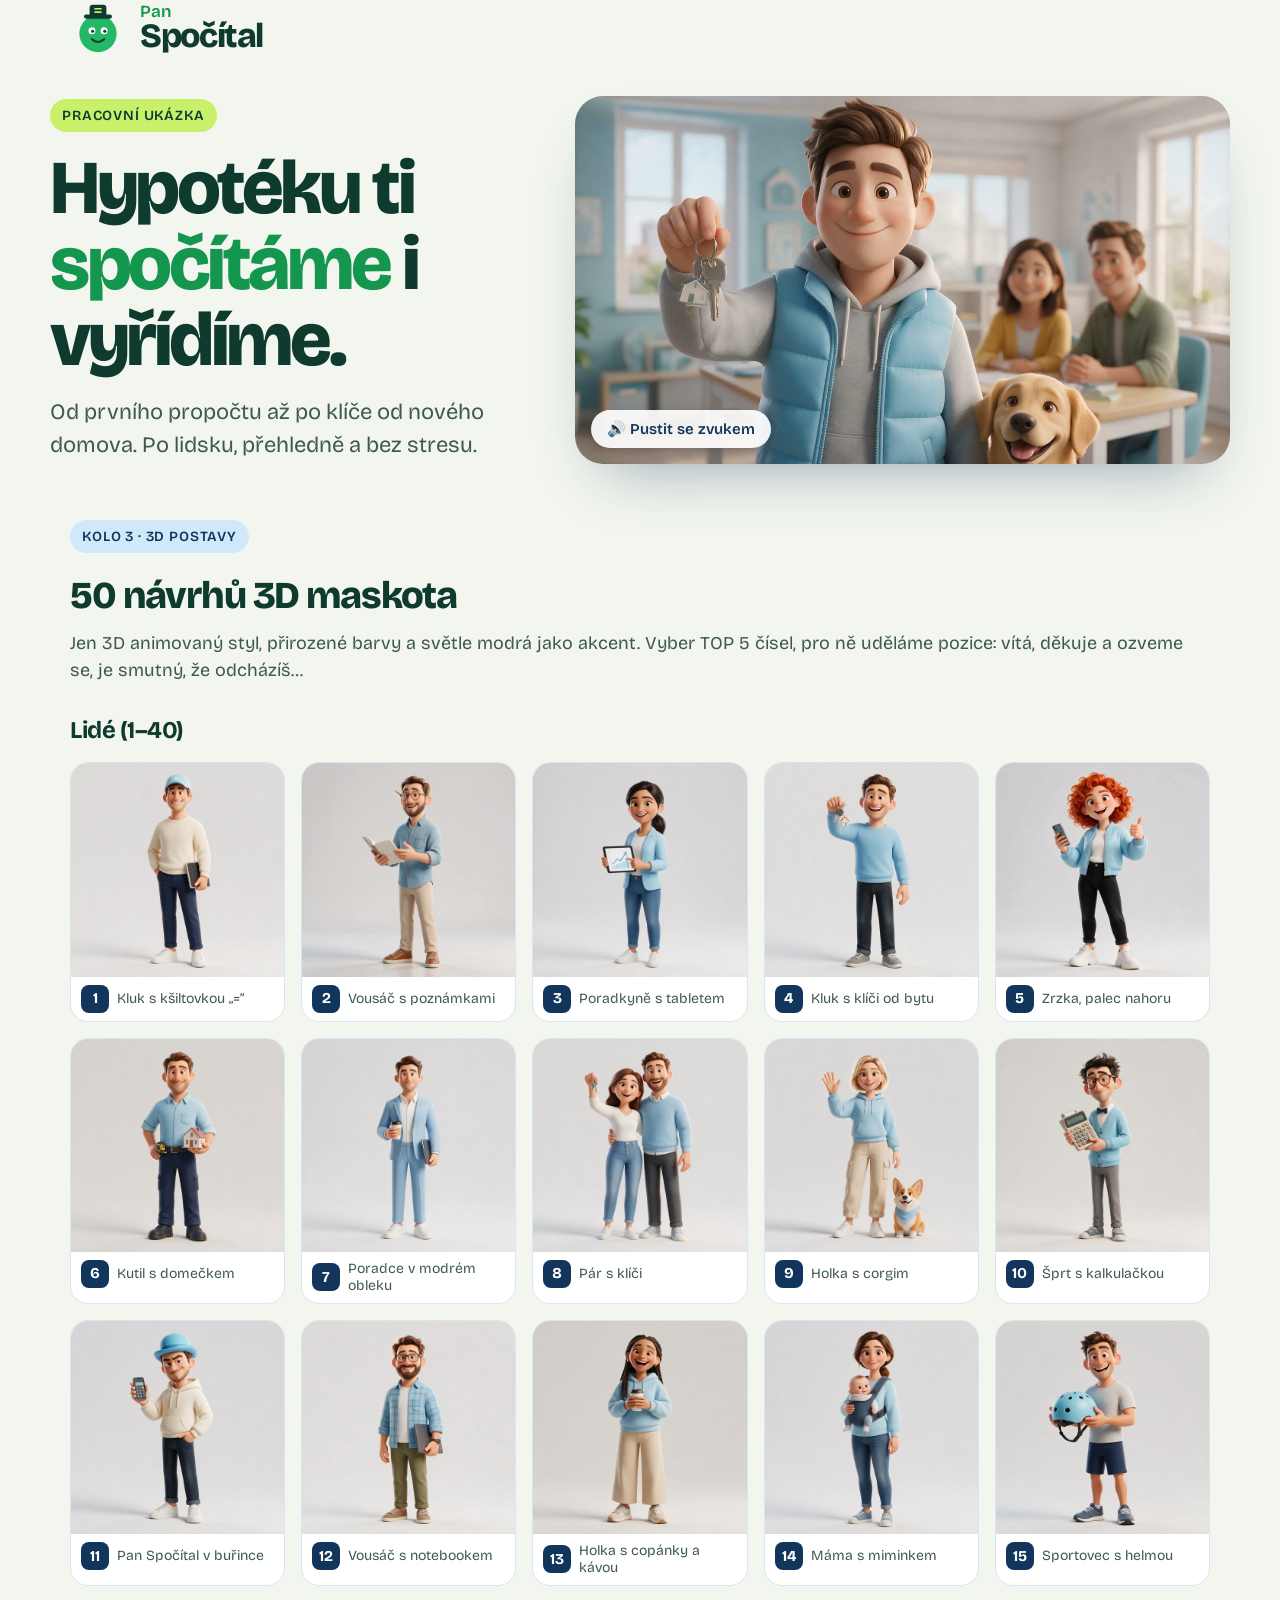
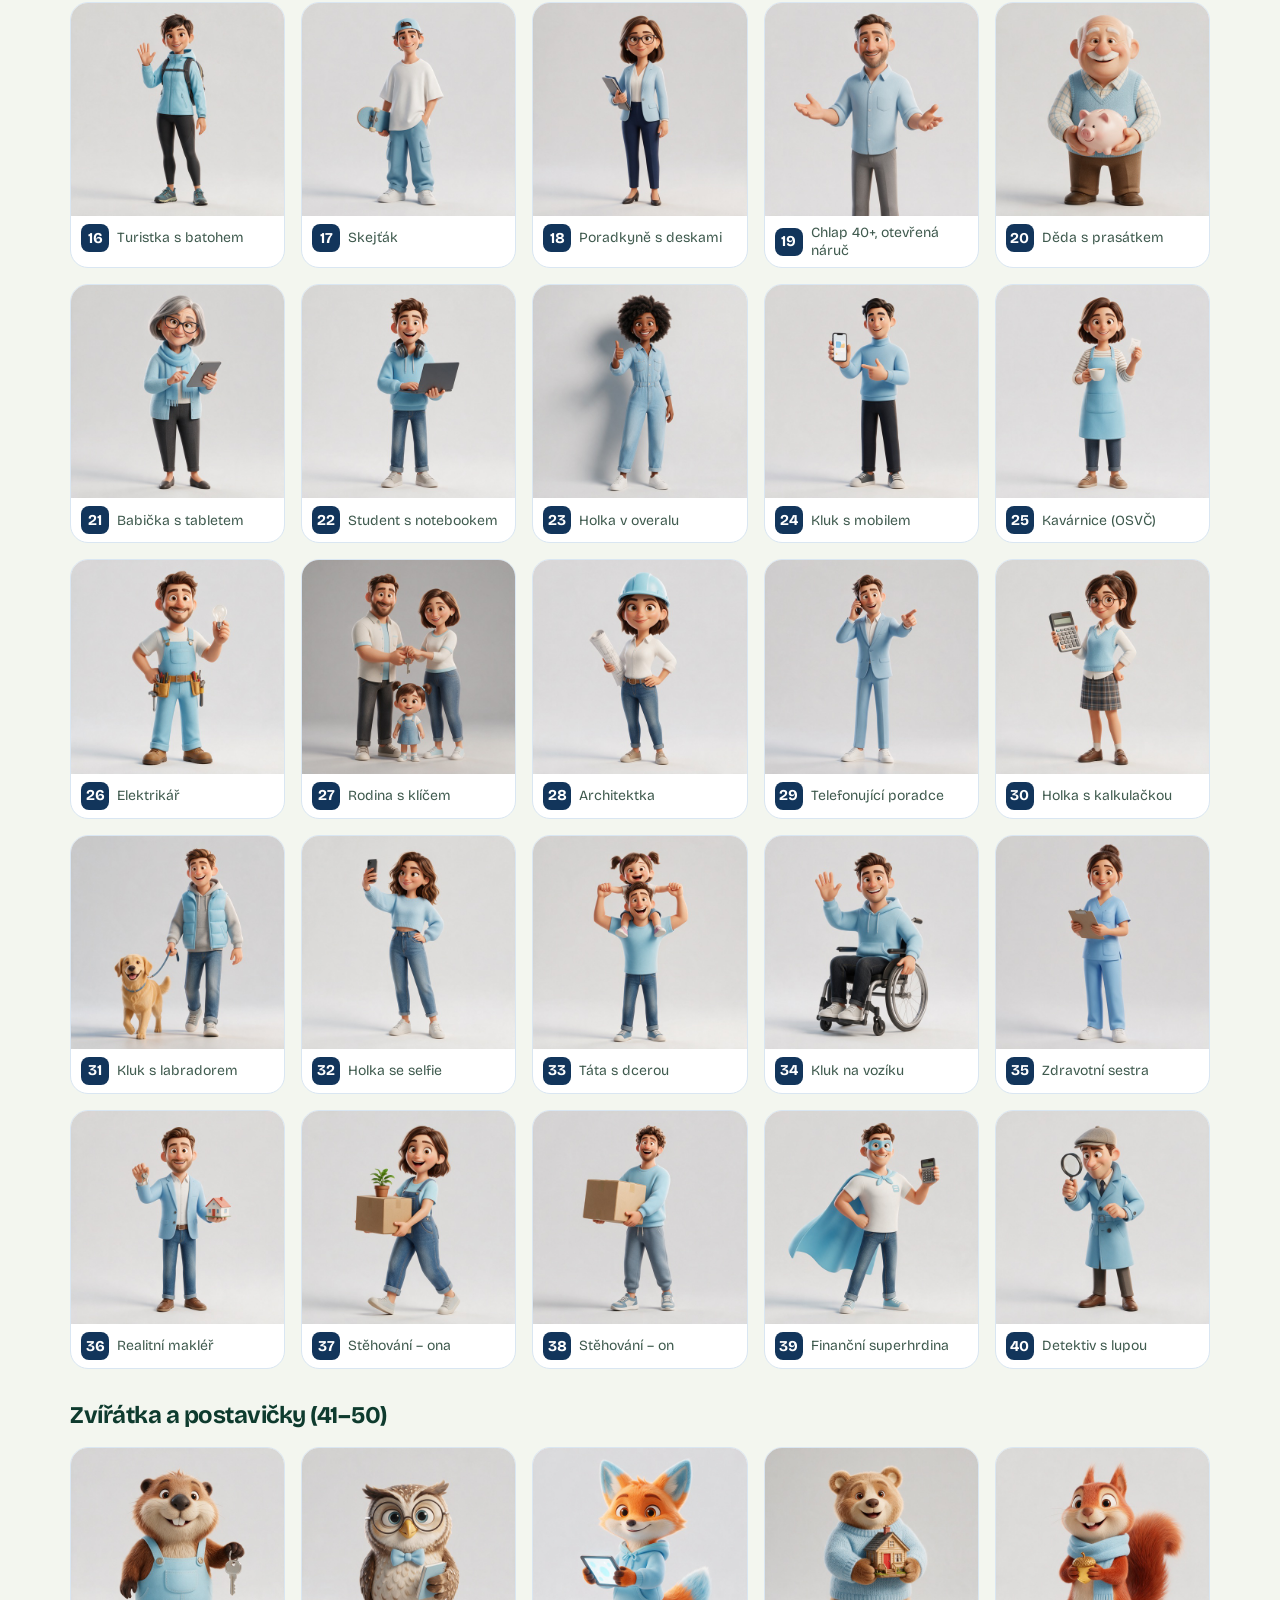
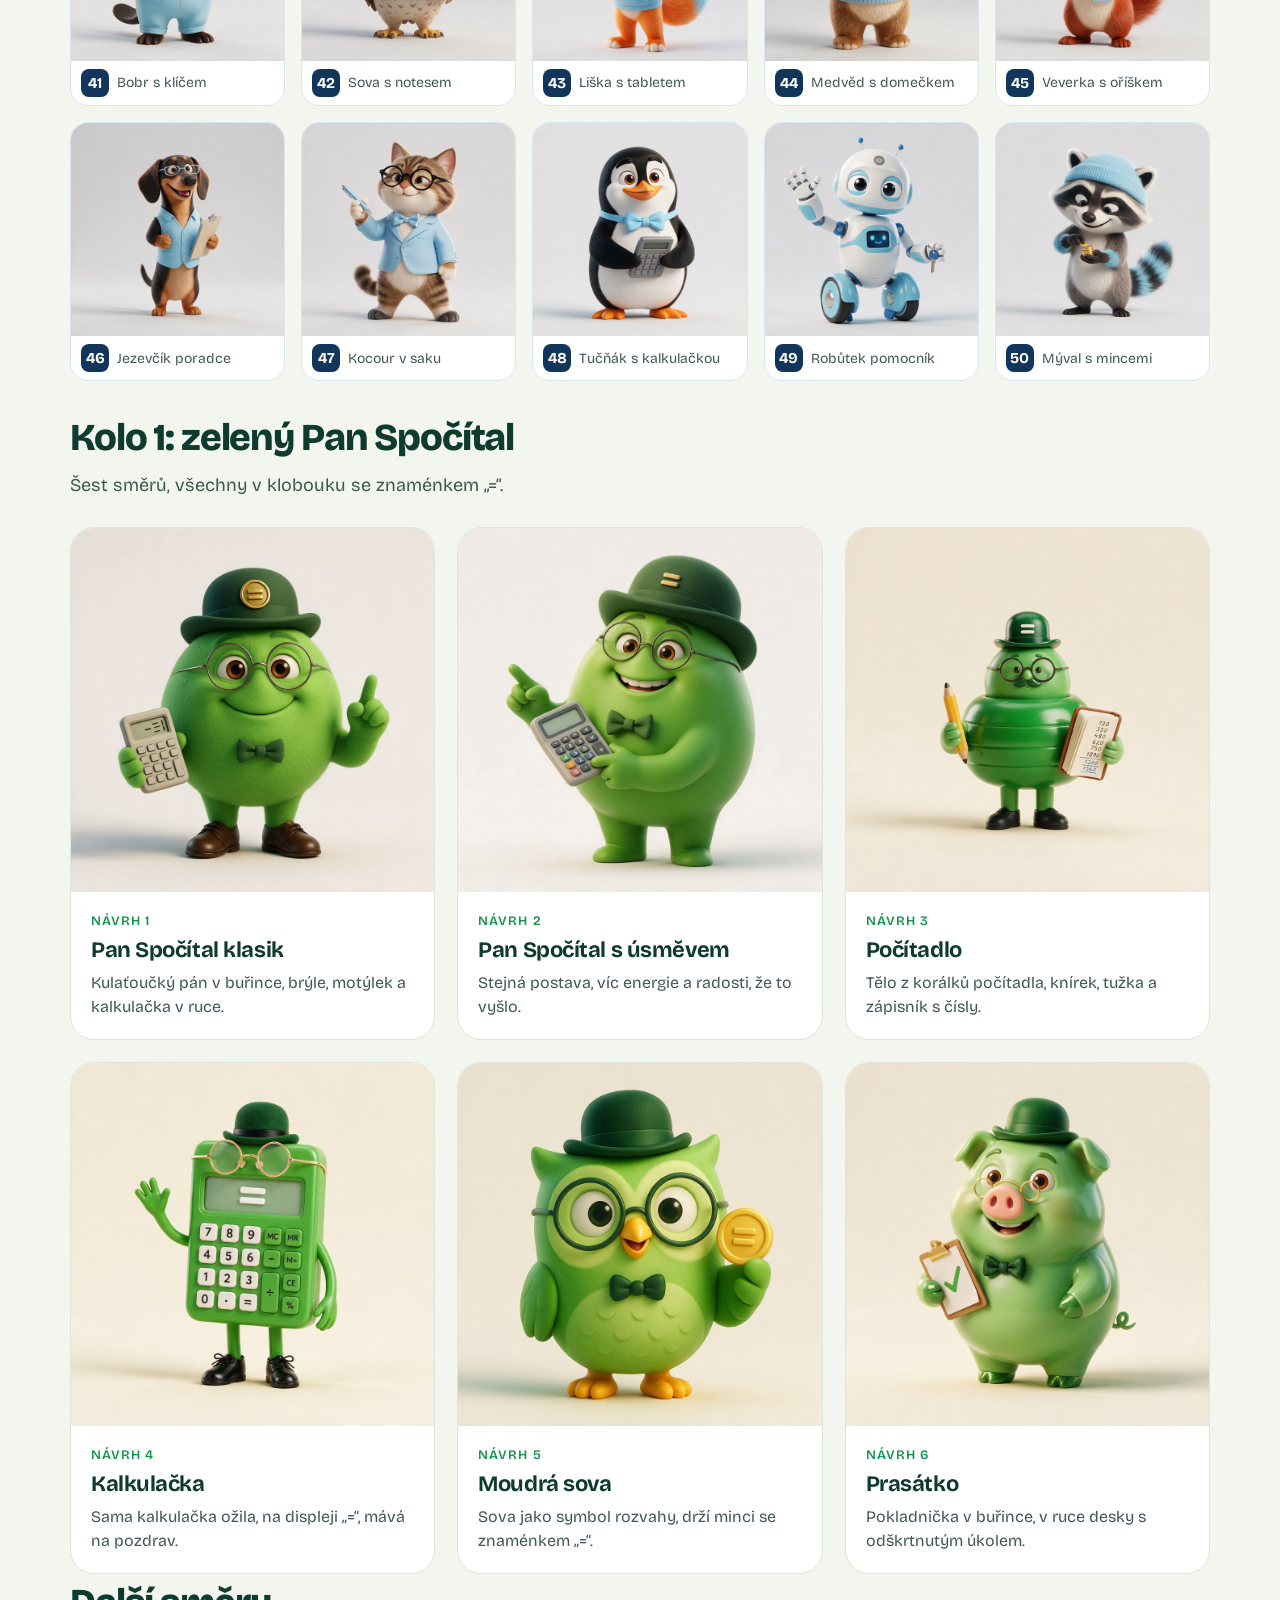
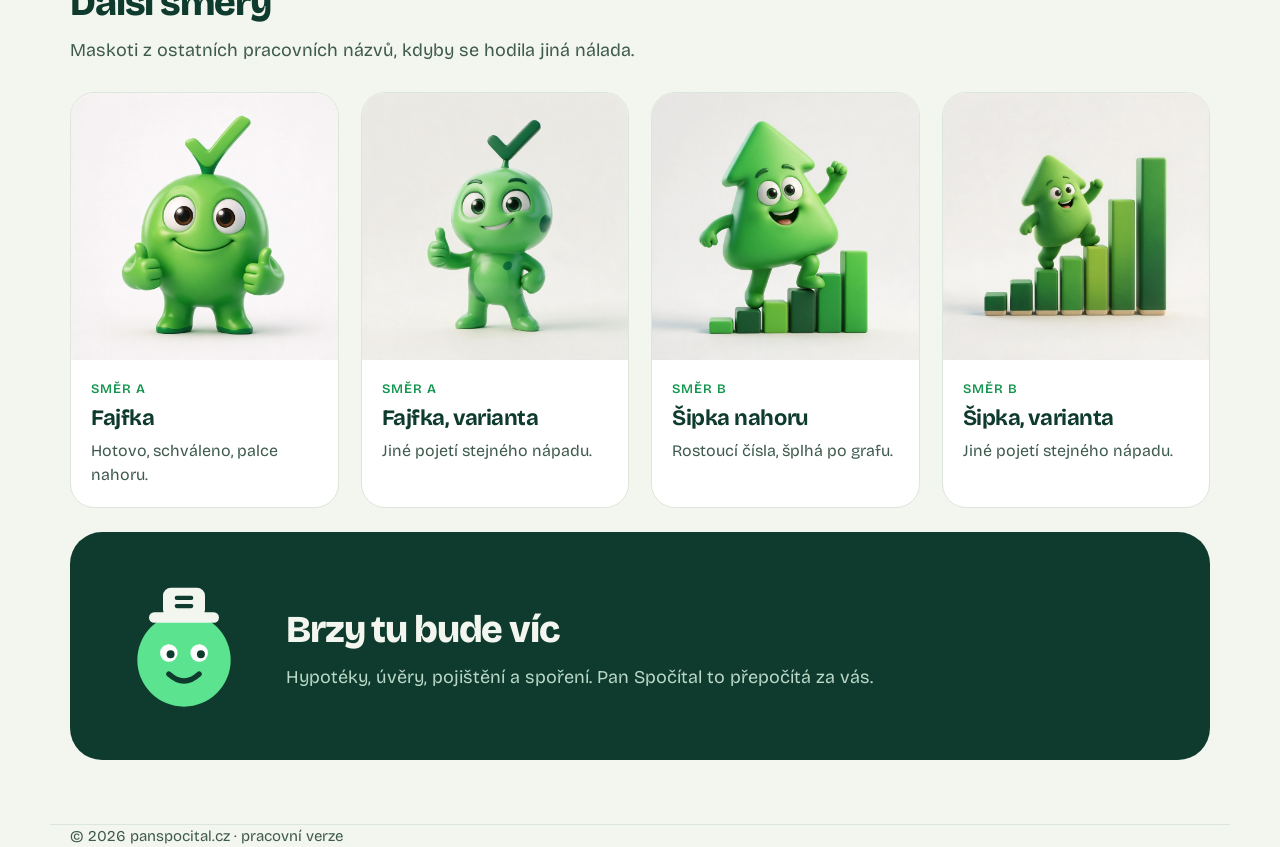
==== index.html @ 8510000b "Úvodní video v2: mluví do kamery se synchronizací rtů, pár se objímá navzájem Co-Authored-By: Claude" ====
<!doctype html>
<html lang="cs">
<head>
<meta charset="utf-8">
<meta name="viewport" content="width=device-width, initial-scale=1">
<title>Pan Spočítal – návrhy maskota</title>
<meta name="description" content="Pan Spočítal – pracovní ukázka možných maskotů. Brzy tu bude víc.">
<meta name="robots" content="noindex, nofollow">
<link rel="icon" href="data:image/svg+xml,%3Csvg xmlns='http://www.w3.org/2000/svg' viewBox='0 0 120 120'%3E%3Crect width='120' height='120' rx='32' fill='%230E3B2E'/%3E%3Ccircle cx='60' cy='70' r='31' fill='%2322B866'/%3E%3Crect x='46' y='20' width='28' height='21' rx='6' fill='%23F3F6EF'/%3E%3Crect x='37' y='37' width='46' height='7.5' rx='3.75' fill='%23F3F6EF'/%3E%3Ccircle cx='50' cy='66' r='6' fill='%23fff'/%3E%3Ccircle cx='70' cy='66' r='6' fill='%23fff'/%3E%3C/svg%3E">
<link rel="preconnect" href="https://fonts.googleapis.com">
<link rel="preconnect" href="https://fonts.gstatic.com" crossorigin>
<link href="https://fonts.googleapis.com/css2?family=Bricolage+Grotesque:wght@400;600;800&display=swap" rel="stylesheet">
<style>
:root{--forest:#0E3B2E;--green:#14964F;--mid:#22B866;--fresh:#5BE38F;--lime:#C8F169;--bg:#F3F6EF;--card:#FFFFFF;--muted:#3F5A4E;--line:#DDE6DA}
*{box-sizing:border-box}
html{-webkit-text-size-adjust:100%}
body{margin:0;background:var(--bg);color:var(--forest);font-family:'Bricolage Grotesque',system-ui,sans-serif;line-height:1.5}
.wrap{max-width:1180px;margin:0 auto;padding:0 20px}
header{padding:28px 0}
.brand{display:flex;align-items:center;gap:14px;text-decoration:none;color:inherit}
.brand svg{width:56px;height:56px;flex:none}
.brand .t{display:flex;flex-direction:column;line-height:.95}
.brand .t small{font-size:17px;font-weight:600;color:var(--green)}
.brand .t b{font-size:34px;font-weight:800;letter-spacing:-.04em}
.hero{padding:40px 0 56px}
.tag{display:inline-block;background:var(--lime);color:var(--forest);font-weight:600;font-size:14px;letter-spacing:.06em;text-transform:uppercase;padding:6px 12px;border-radius:999px}
h1{font-size:clamp(38px,7vw,76px);font-weight:800;letter-spacing:-.045em;line-height:1;margin:18px 0 18px;max-width:14ch}
h1 span{color:var(--green)}
.lead{font-size:clamp(18px,2.2vw,22px);color:var(--muted);max-width:52ch;margin:0}
h2{font-size:clamp(26px,3.6vw,38px);font-weight:800;letter-spacing:-.03em;margin:0 0 6px}
.sub{color:var(--muted);margin:0 0 28px;font-size:18px}
section{padding:48px 0}
.grid{display:grid;grid-template-columns:repeat(3,minmax(0,1fr));gap:22px}
.card{background:var(--card);border:1px solid var(--line);border-radius:24px;overflow:hidden;display:flex;flex-direction:column;transition:transform .2s ease,box-shadow .2s ease}
.card:hover{transform:translateY(-4px);box-shadow:0 18px 40px -20px rgba(14,59,46,.35)}
.card img{display:block;width:100%;height:auto;aspect-ratio:1/1;object-fit:cover;background:#f5f2ea}
.card .info{padding:16px 20px 20px}
.card .num{font-size:13px;font-weight:600;letter-spacing:.08em;text-transform:uppercase;color:var(--green)}
.card h3{margin:2px 0 4px;font-size:22px;letter-spacing:-.02em}
.card p{margin:0;color:var(--muted);font-size:16px}
.alt .grid{grid-template-columns:repeat(4,minmax(0,1fr))}
.dark{background:var(--forest);color:var(--bg);border-radius:32px;padding:44px;margin:24px 0 64px;display:grid;grid-template-columns:auto 1fr;gap:32px;align-items:center}
.dark svg{width:140px;height:140px}
.dark h2{color:var(--bg)}
.dark p{color:#B9D6C6;margin:0;font-size:18px;max-width:60ch}
.tag-blue{background:#CFE9FB;color:#12355B}
.styles,.row{display:grid;grid-template-columns:200px repeat(5,minmax(0,1fr));gap:14px}
.styles{font-weight:700;font-size:15px;margin:8px 0 10px}
.row{margin-bottom:18px;align-items:start}
.cells{display:contents}
.rl small{font-weight:600;color:var(--muted);letter-spacing:.06em}
.rl h3{margin:2px 0 4px;font-size:24px;letter-spacing:-.02em}
.rl p{margin:0;color:var(--muted);font-size:15px}
.m{margin:0;background:#fff;border:1px solid #D9E6F2;border-radius:18px;overflow:hidden}
.m img{display:block;width:100%;height:auto;aspect-ratio:1/1}
.m figcaption{display:flex;align-items:center;gap:8px;padding:8px 10px;font-size:14px;line-height:1.25;color:var(--muted)}
.m figcaption b{background:#12355B;color:#fff;border-radius:8px;min-width:28px;height:28px;display:grid;place-items:center;font-size:15px}
@media (max-width:900px){.styles{display:none}.row{grid-template-columns:repeat(3,minmax(0,1fr))}.rl{grid-column:1/-1}}
@media (max-width:560px){.row{grid-template-columns:repeat(2,minmax(0,1fr))}}
.g3d{display:grid;grid-template-columns:repeat(5,minmax(0,1fr));gap:16px;margin-bottom:28px}
.gh{font-size:24px;letter-spacing:-.02em;margin:8px 0 14px}
@media (max-width:900px){.g3d{grid-template-columns:repeat(3,minmax(0,1fr))}}
@media (max-width:560px){.g3d{grid-template-columns:repeat(2,minmax(0,1fr))}}
.intro{display:grid;grid-template-columns:minmax(0,1fr) minmax(0,1.35fr);gap:40px;align-items:center}
.intro h1{max-width:12ch}
.intro-video{position:relative;border-radius:28px;overflow:hidden;box-shadow:0 30px 60px -30px rgba(18,53,91,.45);background:#dfe9f1;aspect-ratio:16/9}
.intro-video video{display:block;width:100%;height:100%;object-fit:cover}
#zvuk{position:absolute;left:16px;bottom:16px;border:0;border-radius:999px;padding:10px 16px;font:600 15px 'Bricolage Grotesque',system-ui,sans-serif;background:rgba(255,255,255,.92);color:#12355B;cursor:pointer;box-shadow:0 6px 18px -6px rgba(0,0,0,.35)}
#zvuk:hover{background:#fff}
@media (max-width:900px){.intro{grid-template-columns:1fr;gap:24px}}
footer{border-top:1px solid var(--line);padding:28px 0 40px;color:var(--muted);font-size:15px}
@media (max-width:900px){.alt .grid,.grid{grid-template-columns:repeat(2,minmax(0,1fr))}}
@media (max-width:560px){.wrap{padding:0 16px}.alt .grid,.grid{grid-template-columns:1fr}.dark{grid-template-columns:1fr;padding:28px}.dark svg{width:96px;height:96px}}
</style>
</head>
<body>
<header class="wrap">
  <a class="brand" href="/" aria-label="Pan Spočítal">
    <svg viewBox="0 0 120 120" aria-hidden="true">
      <circle cx="60" cy="72" r="40" fill="#22B866"/>
      <rect x="42" y="10" width="36" height="26" rx="7" fill="#0E3B2E"/>
      <rect x="30" y="31" width="60" height="9" rx="4.5" fill="#0E3B2E"/>
      <rect x="52" y="17" width="16" height="3.6" rx="1.8" fill="#C8F169"/>
      <rect x="52" y="24" width="16" height="3.6" rx="1.8" fill="#C8F169"/>
      <circle cx="47" cy="66" r="7.5" fill="#fff"/><circle cx="73" cy="66" r="7.5" fill="#fff"/>
      <circle cx="48.5" cy="67" r="3.4" fill="#0E3B2E"/><circle cx="74.5" cy="67" r="3.4" fill="#0E3B2E"/>
      <path d="M47 84 Q60 96 73 84" fill="none" stroke="#0E3B2E" stroke-width="4.5" stroke-linecap="round"/>
    </svg>
    <span class="t"><small>Pan</small><b>Spočítal</b></span>
  </a>
</header>

<main>
  <div class="wrap hero intro">
    <div class="intro-text">
      <span class="tag">Pracovní ukázka</span>
      <h1>Hypotéku ti <span>spočítáme</span> i vyřídíme.</h1>
      <p class="lead">Od prvního propočtu až po klíče od nového domova. Po lidsku, přehledně a bez stresu.</p>
    </div>
    <div class="intro-video">
      <video id="intro" src="video/intro.mp4" poster="video/intro-poster.jpg" autoplay muted playsinline preload="auto" aria-label="Animace: poradce s labradorem mluví do kamery, pak předá mladému páru klíče od domu a pár se obejme"></video>
      <button id="zvuk" type="button" aria-label="Přehrát video se zvukem">🔊 Pustit se zvukem</button>
    </div>
  </div>

  <section class="wrap" id="maskoti-3d">
    <span class="tag tag-blue">Kolo 3 · 3D postavy</span>
    <h2 style="margin-top:14px">50 návrhů 3D maskota</h2>
    <p class="sub">Jen 3D animovaný styl, přirozené barvy a světle modrá jako akcent. Vyber TOP 5 čísel, pro ně uděláme pozice: vítá, děkuje a ozveme se, je smutný, že odcházíš…</p>
    <h3 class="gh">Lidé (1–40)</h3>
    <div class="g3d"><figure class="m"><img src="img/3d/01.jpg" alt="Kluk s kšiltovkou „=“" width="560" height="560" loading="lazy"><figcaption><b>1</b><span>Kluk s kšiltovkou „=“</span></figcaption></figure><figure class="m"><img src="img/3d/02.jpg" alt="Vousáč s poznámkami" width="560" height="560" loading="lazy"><figcaption><b>2</b><span>Vousáč s poznámkami</span></figcaption></figure><figure class="m"><img src="img/3d/03.jpg" alt="Poradkyně s tabletem" width="560" height="560" loading="lazy"><figcaption><b>3</b><span>Poradkyně s tabletem</span></figcaption></figure><figure class="m"><img src="img/3d/04.jpg" alt="Kluk s klíči od bytu" width="560" height="560" loading="lazy"><figcaption><b>4</b><span>Kluk s klíči od bytu</span></figcaption></figure><figure class="m"><img src="img/3d/05.jpg" alt="Zrzka, palec nahoru" width="560" height="560" loading="lazy"><figcaption><b>5</b><span>Zrzka, palec nahoru</span></figcaption></figure><figure class="m"><img src="img/3d/06.jpg" alt="Kutil s domečkem" width="560" height="560" loading="lazy"><figcaption><b>6</b><span>Kutil s domečkem</span></figcaption></figure><figure class="m"><img src="img/3d/07.jpg" alt="Poradce v modrém obleku" width="560" height="560" loading="lazy"><figcaption><b>7</b><span>Poradce v modrém obleku</span></figcaption></figure><figure class="m"><img src="img/3d/08.jpg" alt="Pár s klíči" width="560" height="560" loading="lazy"><figcaption><b>8</b><span>Pár s klíči</span></figcaption></figure><figure class="m"><img src="img/3d/09.jpg" alt="Holka s corgim" width="560" height="560" loading="lazy"><figcaption><b>9</b><span>Holka s corgim</span></figcaption></figure><figure class="m"><img src="img/3d/10.jpg" alt="Šprt s kalkulačkou" width="560" height="560" loading="lazy"><figcaption><b>10</b><span>Šprt s kalkulačkou</span></figcaption></figure><figure class="m"><img src="img/3d/11.jpg" alt="Pan Spočítal v buřince" width="560" height="560" loading="lazy"><figcaption><b>11</b><span>Pan Spočítal v buřince</span></figcaption></figure><figure class="m"><img src="img/3d/12.jpg" alt="Vousáč s notebookem" width="560" height="560" loading="lazy"><figcaption><b>12</b><span>Vousáč s notebookem</span></figcaption></figure><figure class="m"><img src="img/3d/13.jpg" alt="Holka s copánky a kávou" width="560" height="560" loading="lazy"><figcaption><b>13</b><span>Holka s copánky a kávou</span></figcaption></figure><figure class="m"><img src="img/3d/14.jpg" alt="Máma s miminkem" width="560" height="560" loading="lazy"><figcaption><b>14</b><span>Máma s miminkem</span></figcaption></figure><figure class="m"><img src="img/3d/15.jpg" alt="Sportovec s helmou" width="560" height="560" loading="lazy"><figcaption><b>15</b><span>Sportovec s helmou</span></figcaption></figure><figure class="m"><img src="img/3d/16.jpg" alt="Turistka s batohem" width="560" height="560" loading="lazy"><figcaption><b>16</b><span>Turistka s batohem</span></figcaption></figure><figure class="m"><img src="img/3d/17.jpg" alt="Skejťák" width="560" height="560" loading="lazy"><figcaption><b>17</b><span>Skejťák</span></figcaption></figure><figure class="m"><img src="img/3d/18.jpg" alt="Poradkyně s deskami" width="560" height="560" loading="lazy"><figcaption><b>18</b><span>Poradkyně s deskami</span></figcaption></figure><figure class="m"><img src="img/3d/19.jpg" alt="Chlap 40+, otevřená náruč" width="560" height="560" loading="lazy"><figcaption><b>19</b><span>Chlap 40+, otevřená náruč</span></figcaption></figure><figure class="m"><img src="img/3d/20.jpg" alt="Děda s prasátkem" width="560" height="560" loading="lazy"><figcaption><b>20</b><span>Děda s prasátkem</span></figcaption></figure><figure class="m"><img src="img/3d/21.jpg" alt="Babička s tabletem" width="560" height="560" loading="lazy"><figcaption><b>21</b><span>Babička s tabletem</span></figcaption></figure><figure class="m"><img src="img/3d/22.jpg" alt="Student s notebookem" width="560" height="560" loading="lazy"><figcaption><b>22</b><span>Student s notebookem</span></figcaption></figure><figure class="m"><img src="img/3d/23.jpg" alt="Holka v overalu" width="560" height="560" loading="lazy"><figcaption><b>23</b><span>Holka v overalu</span></figcaption></figure><figure class="m"><img src="img/3d/24.jpg" alt="Kluk s mobilem" width="560" height="560" loading="lazy"><figcaption><b>24</b><span>Kluk s mobilem</span></figcaption></figure><figure class="m"><img src="img/3d/25.jpg" alt="Kavárnice (OSVČ)" width="560" height="560" loading="lazy"><figcaption><b>25</b><span>Kavárnice (OSVČ)</span></figcaption></figure><figure class="m"><img src="img/3d/26.jpg" alt="Elektrikář" width="560" height="560" loading="lazy"><figcaption><b>26</b><span>Elektrikář</span></figcaption></figure><figure class="m"><img src="img/3d/27.jpg" alt="Rodina s klíčem" width="560" height="560" loading="lazy"><figcaption><b>27</b><span>Rodina s klíčem</span></figcaption></figure><figure class="m"><img src="img/3d/28.jpg" alt="Architektka" width="560" height="560" loading="lazy"><figcaption><b>28</b><span>Architektka</span></figcaption></figure><figure class="m"><img src="img/3d/29.jpg" alt="Telefonující poradce" width="560" height="560" loading="lazy"><figcaption><b>29</b><span>Telefonující poradce</span></figcaption></figure><figure class="m"><img src="img/3d/30.jpg" alt="Holka s kalkulačkou" width="560" height="560" loading="lazy"><figcaption><b>30</b><span>Holka s kalkulačkou</span></figcaption></figure><figure class="m"><img src="img/3d/31.jpg" alt="Kluk s labradorem" width="560" height="560" loading="lazy"><figcaption><b>31</b><span>Kluk s labradorem</span></figcaption></figure><figure class="m"><img src="img/3d/32.jpg" alt="Holka se selfie" width="560" height="560" loading="lazy"><figcaption><b>32</b><span>Holka se selfie</span></figcaption></figure><figure class="m"><img src="img/3d/33.jpg" alt="Táta s dcerou" width="560" height="560" loading="lazy"><figcaption><b>33</b><span>Táta s dcerou</span></figcaption></figure><figure class="m"><img src="img/3d/34.jpg" alt="Kluk na vozíku" width="560" height="560" loading="lazy"><figcaption><b>34</b><span>Kluk na vozíku</span></figcaption></figure><figure class="m"><img src="img/3d/35.jpg" alt="Zdravotní sestra" width="560" height="560" loading="lazy"><figcaption><b>35</b><span>Zdravotní sestra</span></figcaption></figure><figure class="m"><img src="img/3d/36.jpg" alt="Realitní makléř" width="560" height="560" loading="lazy"><figcaption><b>36</b><span>Realitní makléř</span></figcaption></figure><figure class="m"><img src="img/3d/37.jpg" alt="Stěhování – ona" width="560" height="560" loading="lazy"><figcaption><b>37</b><span>Stěhování – ona</span></figcaption></figure><figure class="m"><img src="img/3d/38.jpg" alt="Stěhování – on" width="560" height="560" loading="lazy"><figcaption><b>38</b><span>Stěhování – on</span></figcaption></figure><figure class="m"><img src="img/3d/39.jpg" alt="Finanční superhrdina" width="560" height="560" loading="lazy"><figcaption><b>39</b><span>Finanční superhrdina</span></figcaption></figure><figure class="m"><img src="img/3d/40.jpg" alt="Detektiv s lupou" width="560" height="560" loading="lazy"><figcaption><b>40</b><span>Detektiv s lupou</span></figcaption></figure></div>
    <h3 class="gh">Zvířátka a postavičky (41–50)</h3>
    <div class="g3d"><figure class="m"><img src="img/3d/41.jpg" alt="Bobr s klíčem" width="560" height="560" loading="lazy"><figcaption><b>41</b><span>Bobr s klíčem</span></figcaption></figure><figure class="m"><img src="img/3d/42.jpg" alt="Sova s notesem" width="560" height="560" loading="lazy"><figcaption><b>42</b><span>Sova s notesem</span></figcaption></figure><figure class="m"><img src="img/3d/43.jpg" alt="Liška s tabletem" width="560" height="560" loading="lazy"><figcaption><b>43</b><span>Liška s tabletem</span></figcaption></figure><figure class="m"><img src="img/3d/44.jpg" alt="Medvěd s domečkem" width="560" height="560" loading="lazy"><figcaption><b>44</b><span>Medvěd s domečkem</span></figcaption></figure><figure class="m"><img src="img/3d/45.jpg" alt="Veverka s oříškem" width="560" height="560" loading="lazy"><figcaption><b>45</b><span>Veverka s oříškem</span></figcaption></figure><figure class="m"><img src="img/3d/46.jpg" alt="Jezevčík poradce" width="560" height="560" loading="lazy"><figcaption><b>46</b><span>Jezevčík poradce</span></figcaption></figure><figure class="m"><img src="img/3d/47.jpg" alt="Kocour v saku" width="560" height="560" loading="lazy"><figcaption><b>47</b><span>Kocour v saku</span></figcaption></figure><figure class="m"><img src="img/3d/48.jpg" alt="Tučňák s kalkulačkou" width="560" height="560" loading="lazy"><figcaption><b>48</b><span>Tučňák s kalkulačkou</span></figcaption></figure><figure class="m"><img src="img/3d/49.jpg" alt="Robůtek pomocník" width="560" height="560" loading="lazy"><figcaption><b>49</b><span>Robůtek pomocník</span></figcaption></figure><figure class="m"><img src="img/3d/50.jpg" alt="Mýval s mincemi" width="560" height="560" loading="lazy"><figcaption><b>50</b><span>Mýval s mincemi</span></figcaption></figure></div>
  </section>

  <section class="wrap" id="pan-spocital">
    <h2>Kolo 1: zelený Pan Spočítal</h2>
    <p class="sub">Šest směrů, všechny v klobouku se znaménkem „=“.</p>
    <div class="grid">
      <article class="card"><img src="img/panspocital-1.jpg" alt="Zelený kulatý pán v buřince s brýlemi a motýlkem drží kalkulačku" width="900" height="900"><div class="info"><span class="num">Návrh 1</span><h3>Pan Spočítal klasik</h3><p>Kulaťoučký pán v buřince, brýle, motýlek a kalkulačka v ruce.</p></div></article>
      <article class="card"><img src="img/panspocital-2.jpg" alt="Zelený pán v buřince se široce usmívá a ukazuje na kalkulačku" width="900" height="900" loading="lazy"><div class="info"><span class="num">Návrh 2</span><h3>Pan Spočítal s úsměvem</h3><p>Stejná postava, víc energie a radosti, že to vyšlo.</p></div></article>
      <article class="card"><img src="img/panspocital-3-pocitadlo.jpg" alt="Malý pán z korálků počítadla s knírkem, tužkou a zápisníkem" width="900" height="900" loading="lazy"><div class="info"><span class="num">Návrh 3</span><h3>Počítadlo</h3><p>Tělo z korálků počítadla, knírek, tužka a zápisník s čísly.</p></div></article>
      <article class="card"><img src="img/panspocital-4-kalkulacka.jpg" alt="Zelená kalkulačka s nožkama, buřinkou a brýlemi mává" width="900" height="900" loading="lazy"><div class="info"><span class="num">Návrh 4</span><h3>Kalkulačka</h3><p>Sama kalkulačka ožila, na displeji „=“, mává na pozdrav.</p></div></article>
      <article class="card"><img src="img/panspocital-5-sova.jpg" alt="Zelená sova v buřince s brýlemi drží zlatou minci" width="900" height="900" loading="lazy"><div class="info"><span class="num">Návrh 5</span><h3>Moudrá sova</h3><p>Sova jako symbol rozvahy, drží minci se znaménkem „=“.</p></div></article>
      <article class="card"><img src="img/panspocital-6-prasatko.jpg" alt="Zelené prasátko pokladnička v buřince drží desky s fajfkou" width="900" height="900" loading="lazy"><div class="info"><span class="num">Návrh 6</span><h3>Prasátko</h3><p>Pokladnička v buřince, v ruce desky s odškrtnutým úkolem.</p></div></article>
    </div>
  </section>

  <section class="wrap alt" id="dalsi">
    <h2>Další směry</h2>
    <p class="sub">Maskoti z ostatních pracovních názvů, kdyby se hodila jiná nálada.</p>
    <div class="grid">
      <article class="card"><img src="img/finvo-2.jpg" alt="Zelená postavička s fajfkou na hlavě ukazuje palce nahoru" width="900" height="900" loading="lazy"><div class="info"><span class="num">Směr A</span><h3>Fajfka</h3><p>Hotovo, schváleno, palce nahoru.</p></div></article>
      <article class="card"><img src="img/finvo-1.jpg" alt="Varianta zelené postavičky s fajfkou" width="900" height="900" loading="lazy"><div class="info"><span class="num">Směr A</span><h3>Fajfka, varianta</h3><p>Jiné pojetí stejného nápadu.</p></div></article>
      <article class="card"><img src="img/zelenacisla-2.jpg" alt="Zelená šipka nahoru s očima vyskakuje po sloupcovém grafu" width="900" height="900" loading="lazy"><div class="info"><span class="num">Směr B</span><h3>Šipka nahoru</h3><p>Rostoucí čísla, šplhá po grafu.</p></div></article>
      <article class="card"><img src="img/zelenacisla-1.jpg" alt="Varianta zelené šipky nahoru" width="900" height="900" loading="lazy"><div class="info"><span class="num">Směr B</span><h3>Šipka, varianta</h3><p>Jiné pojetí stejného nápadu.</p></div></article>
    </div>
  </section>

  <div class="wrap">
    <div class="dark">
      <svg viewBox="0 0 120 120" aria-hidden="true">
        <circle cx="60" cy="72" r="40" fill="#5BE38F"/>
        <rect x="42" y="10" width="36" height="26" rx="7" fill="#F3F6EF"/>
        <rect x="30" y="31" width="60" height="9" rx="4.5" fill="#F3F6EF"/>
        <rect x="52" y="17" width="16" height="3.6" rx="1.8" fill="#0E3B2E"/>
        <rect x="52" y="24" width="16" height="3.6" rx="1.8" fill="#0E3B2E"/>
        <circle cx="47" cy="66" r="7.5" fill="#fff"/><circle cx="73" cy="66" r="7.5" fill="#fff"/>
        <circle cx="48.5" cy="67" r="3.4" fill="#0E3B2E"/><circle cx="74.5" cy="67" r="3.4" fill="#0E3B2E"/>
        <path d="M47 84 Q60 96 73 84" fill="none" stroke="#0E3B2E" stroke-width="4.5" stroke-linecap="round"/>
      </svg>
      <div>
        <h2>Brzy tu bude víc</h2>
        <p>Hypotéky, úvěry, pojištění a spoření. Pan Spočítal to přepočítá za vás.</p>
      </div>
    </div>
  </div>
</main>

<footer class="wrap">© 2026 panspocital.cz · pracovní verze</footer>
<script>
(function(){var v=document.getElementById('intro'),b=document.getElementById('zvuk');if(!v||!b)return;
b.addEventListener('click',function(){v.muted=false;v.currentTime=0;var p=v.play();if(p&&p.catch)p.catch(function(){});b.hidden=true;});
v.addEventListener('ended',function(){b.hidden=false;b.textContent='↻ Přehrát znovu se zvukem';});})();
</script>
</body>
</html>
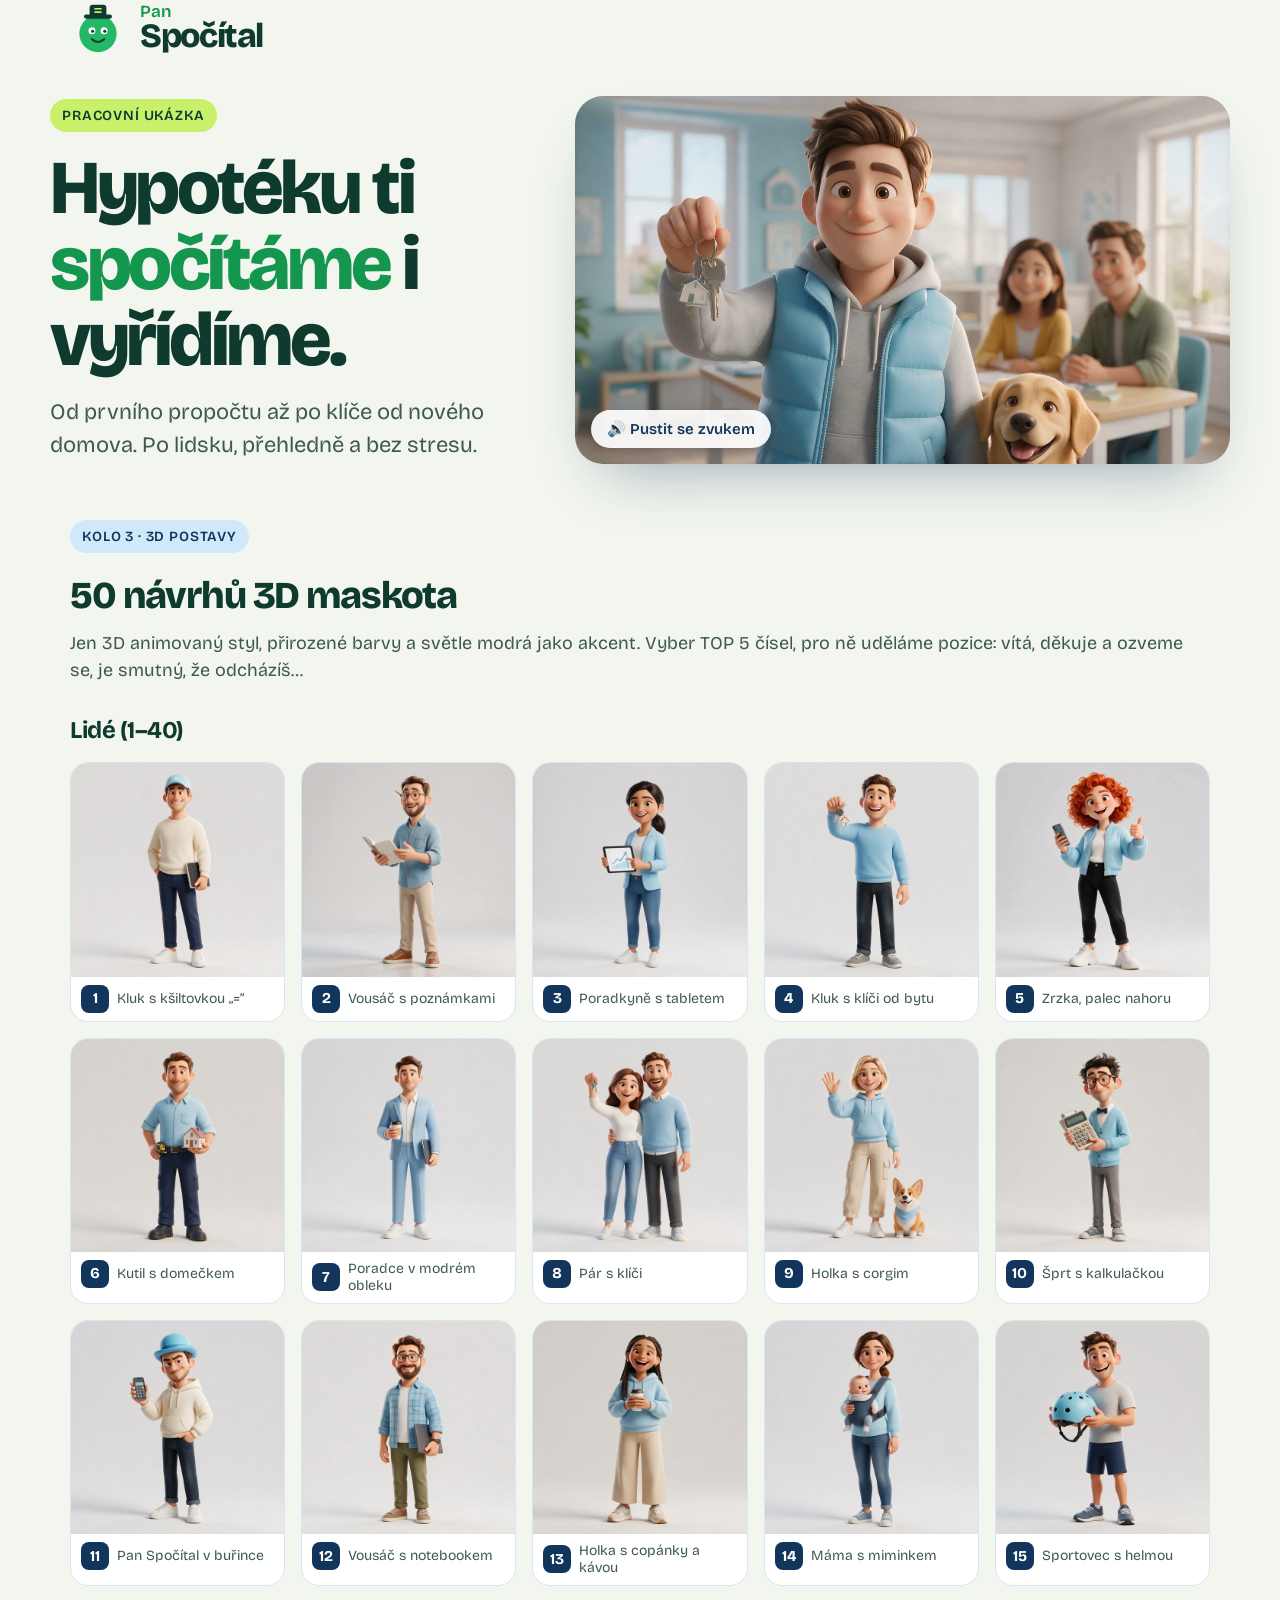
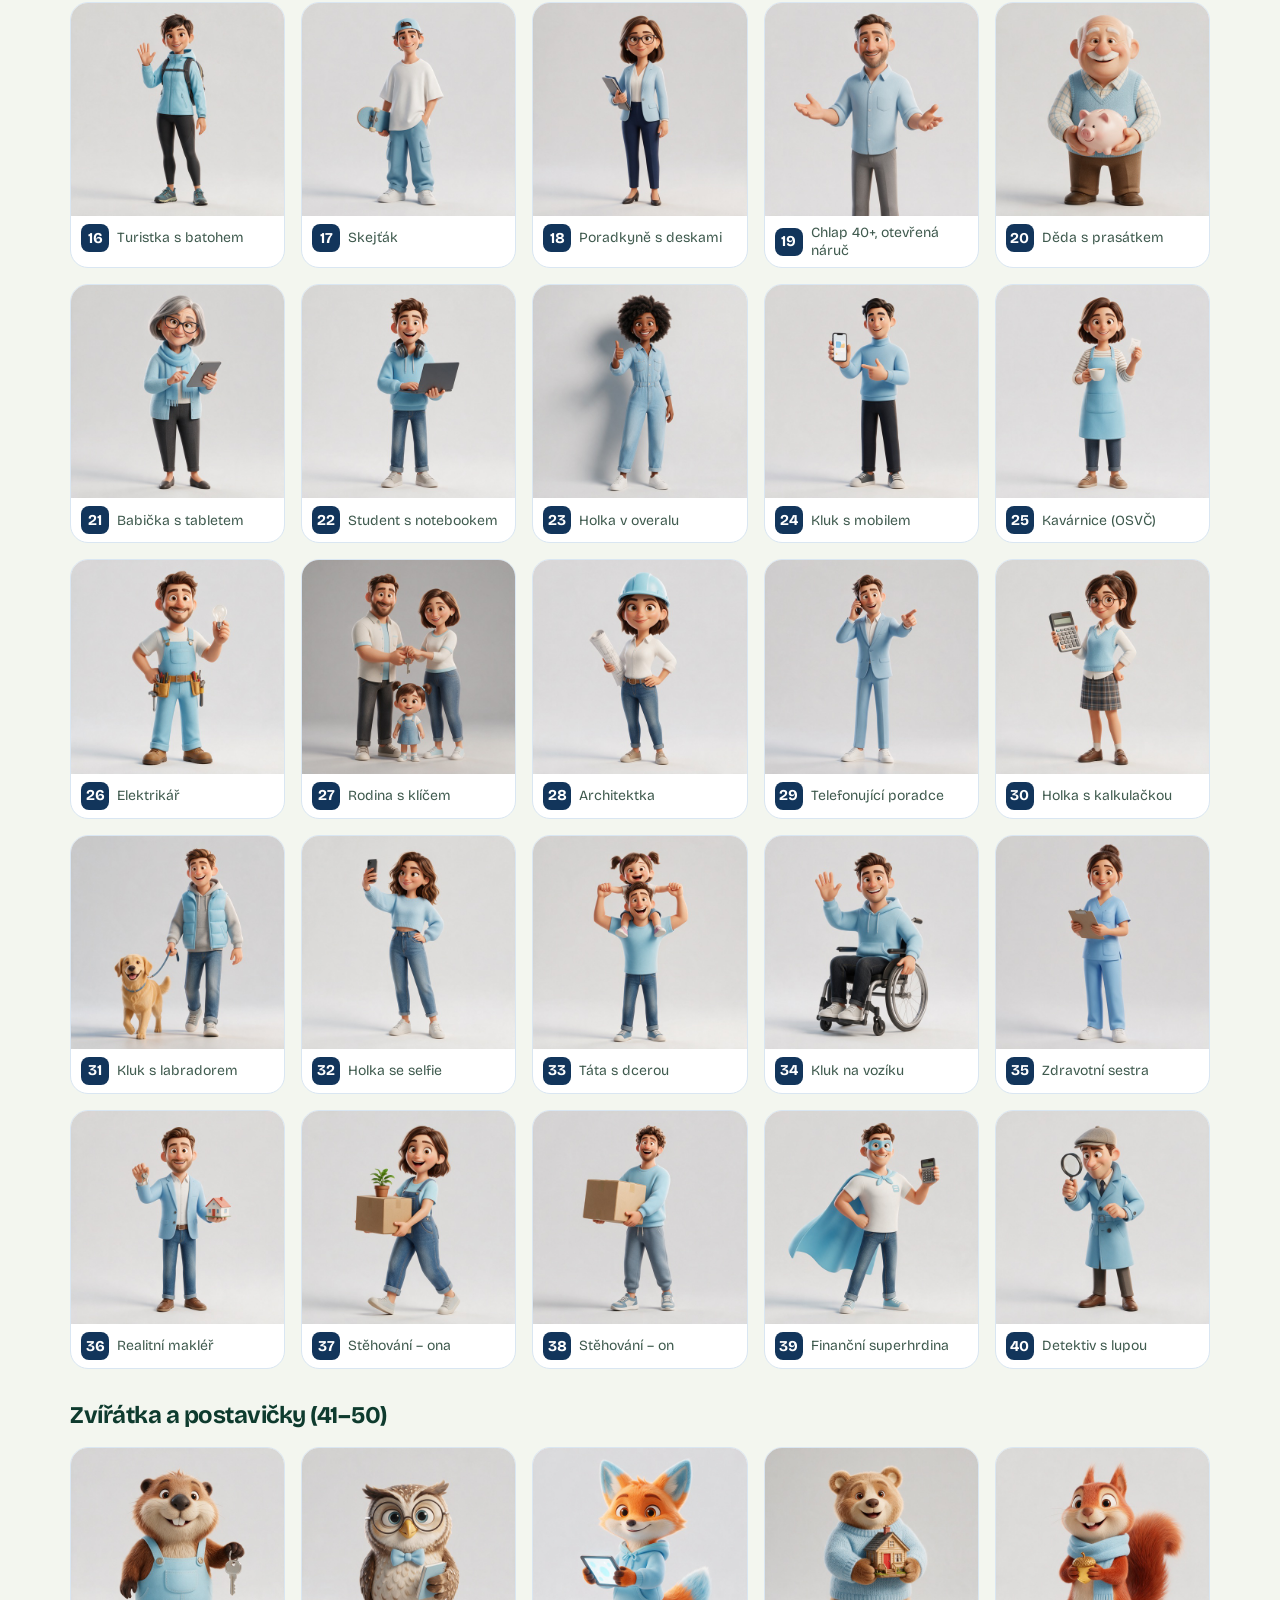
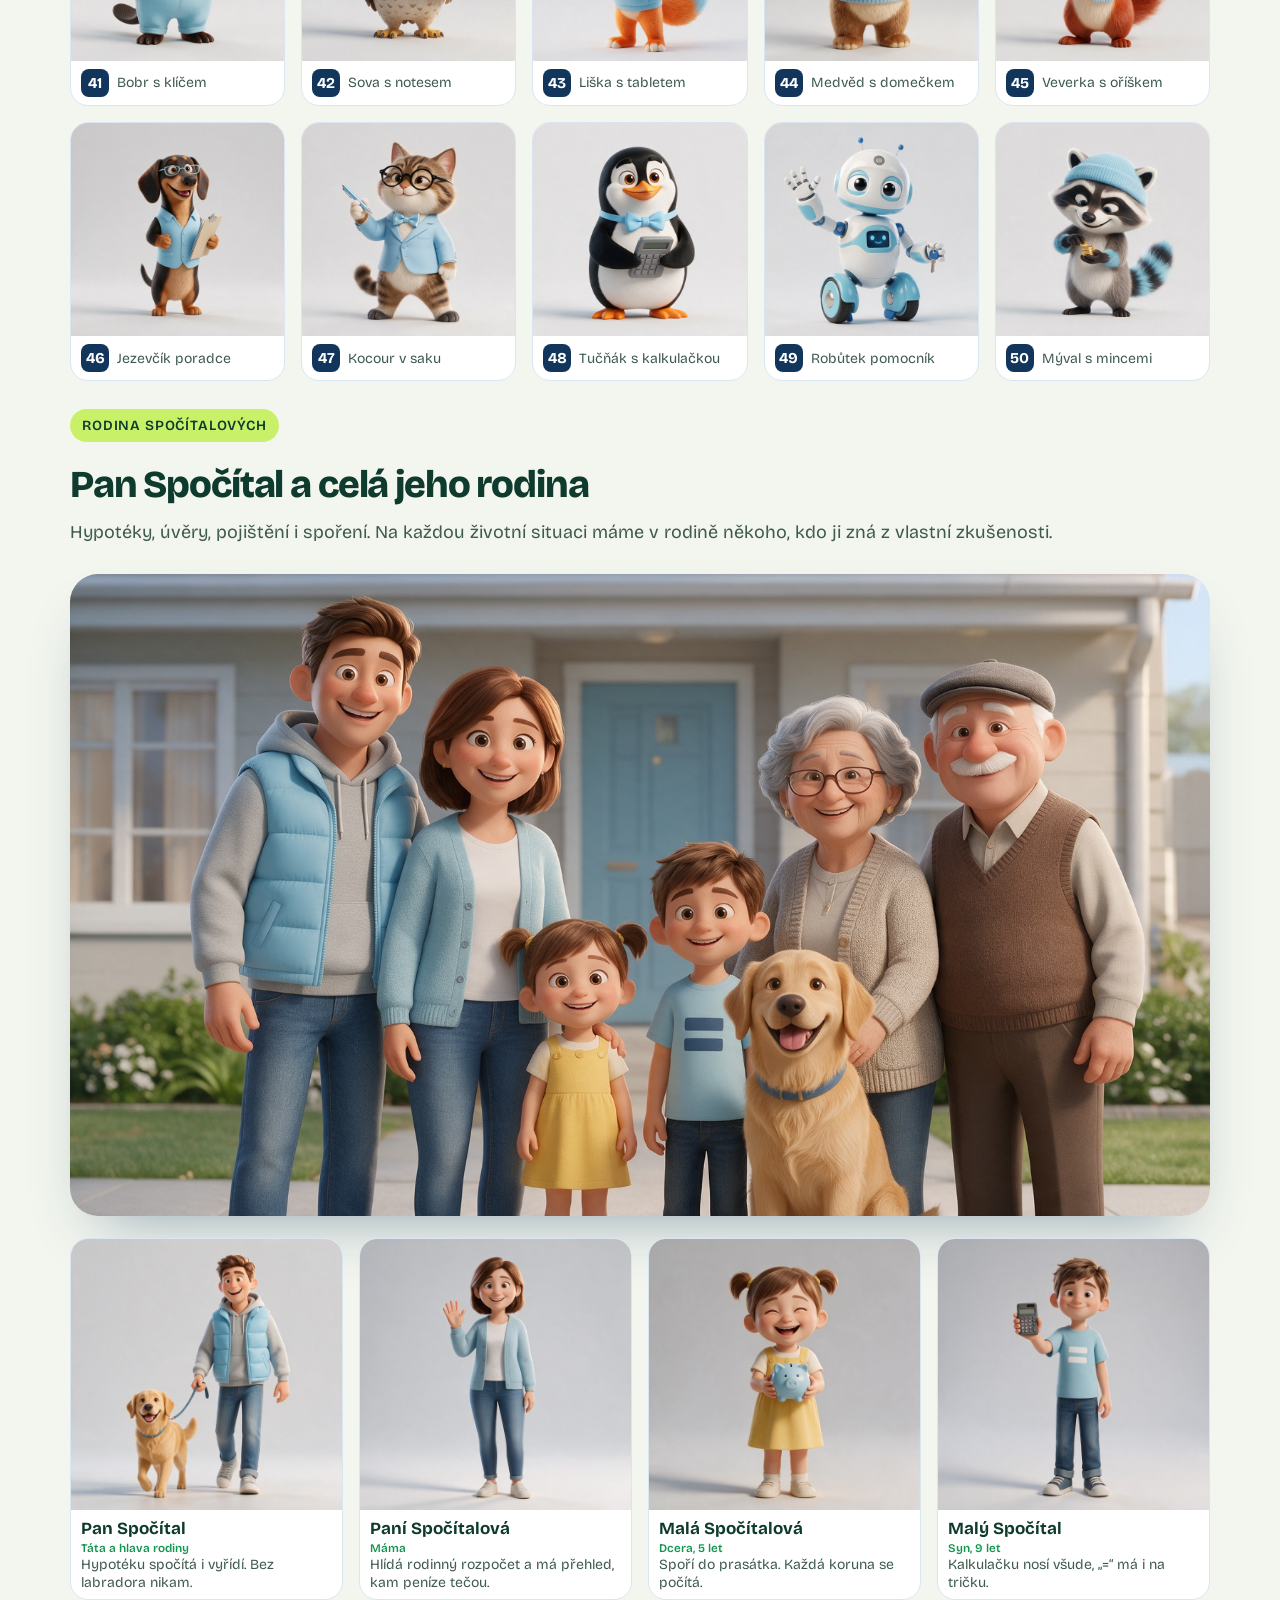
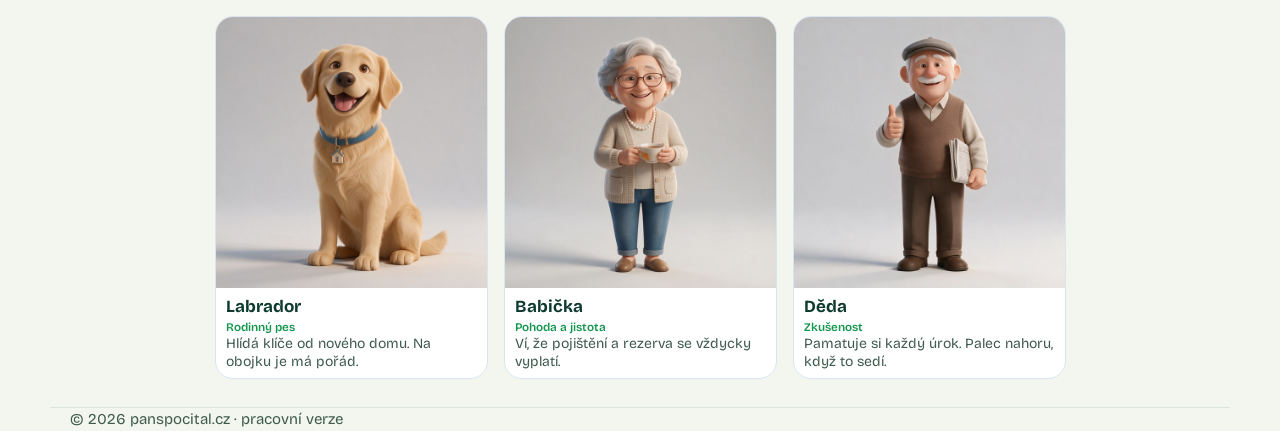
==== commit 70c8f89b: "Rodina Spočítalových místo kola 1, dalších směrů a pruhu Brzy tu bude víc Co-Authored-By: Claude Opu" ====
--- a/index.html
+++ b/index.html
@@ -3,8 +3,25 @@
 <head>
 <meta charset="utf-8">
 <meta name="viewport" content="width=device-width, initial-scale=1">
-<title>Pan Spočítal – návrhy maskota</title>
-<meta name="description" content="Pan Spočítal – pracovní ukázka možných maskotů. Brzy tu bude víc.">
+<title>Pan Spočítal – hypotéku ti spočítáme i vyřídíme</title>
+<meta name="description" content="Od prvního propočtu až po klíče od nového domova. Hypotéku ti spočítáme i vyřídíme – po lidsku, přehledně a bez stresu.">
+<link rel="canonical" href="https://panspocital.cz/">
+<meta property="og:type" content="website">
+<meta property="og:site_name" content="Pan Spočítal">
+<meta property="og:locale" content="cs_CZ">
+<meta property="og:url" content="https://panspocital.cz/">
+<meta property="og:title" content="Hypotéku ti spočítáme i vyřídíme | Pan Spočítal">
+<meta property="og:description" content="Od prvního propočtu až po klíče od nového domova. Po lidsku, přehledně a bez stresu.">
+<meta property="og:image" content="https://panspocital.cz/og.jpg">
+<meta property="og:image:secure_url" content="https://panspocital.cz/og.jpg">
+<meta property="og:image:type" content="image/jpeg">
+<meta property="og:image:width" content="1200">
+<meta property="og:image:height" content="630">
+<meta property="og:image:alt" content="Pan Spočítal s labradorem a mladým párem – Hypotéku ti spočítáme i vyřídíme">
+<meta name="twitter:card" content="summary_large_image">
+<meta name="twitter:title" content="Hypotéku ti spočítáme i vyřídíme | Pan Spočítal">
+<meta name="twitter:description" content="Od prvního propočtu až po klíče od nového domova.">
+<meta name="twitter:image" content="https://panspocital.cz/og.jpg">
 <meta name="robots" content="noindex, nofollow">
 <link rel="icon" href="data:image/svg+xml,%3Csvg xmlns='http://www.w3.org/2000/svg' viewBox='0 0 120 120'%3E%3Crect width='120' height='120' rx='32' fill='%230E3B2E'/%3E%3Ccircle cx='60' cy='70' r='31' fill='%2322B866'/%3E%3Crect x='46' y='20' width='28' height='21' rx='6' fill='%23F3F6EF'/%3E%3Crect x='37' y='37' width='46' height='7.5' rx='3.75' fill='%23F3F6EF'/%3E%3Ccircle cx='50' cy='66' r='6' fill='%23fff'/%3E%3Ccircle cx='70' cy='66' r='6' fill='%23fff'/%3E%3C/svg%3E">
 <link rel="preconnect" href="https://fonts.googleapis.com">
@@ -68,6 +85,12 @@
 #zvuk{position:absolute;left:16px;bottom:16px;border:0;border-radius:999px;padding:10px 16px;font:600 15px 'Bricolage Grotesque',system-ui,sans-serif;background:rgba(255,255,255,.92);color:#12355B;cursor:pointer;box-shadow:0 6px 18px -6px rgba(0,0,0,.35)}
 #zvuk:hover{background:#fff}
 @media (max-width:900px){.intro{grid-template-columns:1fr;gap:24px}}
+.rodina-foto{display:block;width:100%;height:auto;border-radius:28px;margin:0 0 22px;box-shadow:0 30px 60px -30px rgba(18,53,91,.45)}
+.rodina{display:flex;flex-wrap:wrap;justify-content:center}.rodina>.m{width:calc(25% - 12px)}
+.rodina figcaption{align-items:flex-start}
+.rodina figcaption strong{font-size:17px;color:var(--forest)}
+.rodina figcaption small{color:var(--green);font-weight:600}
+@media (max-width:900px){.rodina>.m{width:calc(50% - 8px)}}
 footer{border-top:1px solid var(--line);padding:28px 0 40px;color:var(--muted);font-size:15px}
 @media (max-width:900px){.alt .grid,.grid{grid-template-columns:repeat(2,minmax(0,1fr))}}
 @media (max-width:560px){.wrap{padding:0 16px}.alt .grid,.grid{grid-template-columns:1fr}.dark{grid-template-columns:1fr;padding:28px}.dark svg{width:96px;height:96px}}
@@ -113,48 +136,13 @@
     <div class="g3d"><figure class="m"><img src="img/3d/41.jpg" alt="Bobr s klíčem" width="560" height="560" loading="lazy"><figcaption><b>41</b><span>Bobr s klíčem</span></figcaption></figure><figure class="m"><img src="img/3d/42.jpg" alt="Sova s notesem" width="560" height="560" loading="lazy"><figcaption><b>42</b><span>Sova s notesem</span></figcaption></figure><figure class="m"><img src="img/3d/43.jpg" alt="Liška s tabletem" width="560" height="560" loading="lazy"><figcaption><b>43</b><span>Liška s tabletem</span></figcaption></figure><figure class="m"><img src="img/3d/44.jpg" alt="Medvěd s domečkem" width="560" height="560" loading="lazy"><figcaption><b>44</b><span>Medvěd s domečkem</span></figcaption></figure><figure class="m"><img src="img/3d/45.jpg" alt="Veverka s oříškem" width="560" height="560" loading="lazy"><figcaption><b>45</b><span>Veverka s oříškem</span></figcaption></figure><figure class="m"><img src="img/3d/46.jpg" alt="Jezevčík poradce" width="560" height="560" loading="lazy"><figcaption><b>46</b><span>Jezevčík poradce</span></figcaption></figure><figure class="m"><img src="img/3d/47.jpg" alt="Kocour v saku" width="560" height="560" loading="lazy"><figcaption><b>47</b><span>Kocour v saku</span></figcaption></figure><figure class="m"><img src="img/3d/48.jpg" alt="Tučňák s kalkulačkou" width="560" height="560" loading="lazy"><figcaption><b>48</b><span>Tučňák s kalkulačkou</span></figcaption></figure><figure class="m"><img src="img/3d/49.jpg" alt="Robůtek pomocník" width="560" height="560" loading="lazy"><figcaption><b>49</b><span>Robůtek pomocník</span></figcaption></figure><figure class="m"><img src="img/3d/50.jpg" alt="Mýval s mincemi" width="560" height="560" loading="lazy"><figcaption><b>50</b><span>Mýval s mincemi</span></figcaption></figure></div>
   </section>
 
-  <section class="wrap" id="pan-spocital">
-    <h2>Kolo 1: zelený Pan Spočítal</h2>
-    <p class="sub">Šest směrů, všechny v klobouku se znaménkem „=“.</p>
-    <div class="grid">
-      <article class="card"><img src="img/panspocital-1.jpg" alt="Zelený kulatý pán v buřince s brýlemi a motýlkem drží kalkulačku" width="900" height="900"><div class="info"><span class="num">Návrh 1</span><h3>Pan Spočítal klasik</h3><p>Kulaťoučký pán v buřince, brýle, motýlek a kalkulačka v ruce.</p></div></article>
-      <article class="card"><img src="img/panspocital-2.jpg" alt="Zelený pán v buřince se široce usmívá a ukazuje na kalkulačku" width="900" height="900" loading="lazy"><div class="info"><span class="num">Návrh 2</span><h3>Pan Spočítal s úsměvem</h3><p>Stejná postava, víc energie a radosti, že to vyšlo.</p></div></article>
-      <article class="card"><img src="img/panspocital-3-pocitadlo.jpg" alt="Malý pán z korálků počítadla s knírkem, tužkou a zápisníkem" width="900" height="900" loading="lazy"><div class="info"><span class="num">Návrh 3</span><h3>Počítadlo</h3><p>Tělo z korálků počítadla, knírek, tužka a zápisník s čísly.</p></div></article>
-      <article class="card"><img src="img/panspocital-4-kalkulacka.jpg" alt="Zelená kalkulačka s nožkama, buřinkou a brýlemi mává" width="900" height="900" loading="lazy"><div class="info"><span class="num">Návrh 4</span><h3>Kalkulačka</h3><p>Sama kalkulačka ožila, na displeji „=“, mává na pozdrav.</p></div></article>
-      <article class="card"><img src="img/panspocital-5-sova.jpg" alt="Zelená sova v buřince s brýlemi drží zlatou minci" width="900" height="900" loading="lazy"><div class="info"><span class="num">Návrh 5</span><h3>Moudrá sova</h3><p>Sova jako symbol rozvahy, drží minci se znaménkem „=“.</p></div></article>
-      <article class="card"><img src="img/panspocital-6-prasatko.jpg" alt="Zelené prasátko pokladnička v buřince drží desky s fajfkou" width="900" height="900" loading="lazy"><div class="info"><span class="num">Návrh 6</span><h3>Prasátko</h3><p>Pokladnička v buřince, v ruce desky s odškrtnutým úkolem.</p></div></article>
-    </div>
+  <section class="wrap" id="rodina">
+    <span class="tag">Rodina Spočítalových</span>
+    <h2 style="margin-top:14px">Pan Spočítal a celá jeho rodina</h2>
+    <p class="sub">Hypotéky, úvěry, pojištění i spoření. Na každou životní situaci máme v rodině někoho, kdo ji zná z vlastní zkušenosti.</p>
+    <img class="rodina-foto" src="img/rodina/rodina.jpg" alt="Rodina Spočítalových před domem: Pan Spočítal, jeho žena, dcera, syn, labrador, babička a děda" width="1600" height="900" loading="lazy">
+    <div class="g3d rodina"><figure class="m"><img src="img/rodina/pan.jpg" alt="Pan Spočítal" width="640" height="640" loading="lazy"><figcaption><span><strong>Pan Spočítal</strong><br><small>Táta a hlava rodiny</small><br>Hypotéku spočítá i vyřídí. Bez labradora nikam.</span></figcaption></figure><figure class="m"><img src="img/rodina/manzelka.jpg" alt="Paní Spočítalová" width="640" height="640" loading="lazy"><figcaption><span><strong>Paní Spočítalová</strong><br><small>Máma</small><br>Hlídá rodinný rozpočet a má přehled, kam peníze tečou.</span></figcaption></figure><figure class="m"><img src="img/rodina/holcicka.jpg" alt="Malá Spočítalová" width="640" height="640" loading="lazy"><figcaption><span><strong>Malá Spočítalová</strong><br><small>Dcera, 5 let</small><br>Spoří do prasátka. Každá koruna se počítá.</span></figcaption></figure><figure class="m"><img src="img/rodina/kluk.jpg" alt="Malý Spočítal" width="640" height="640" loading="lazy"><figcaption><span><strong>Malý Spočítal</strong><br><small>Syn, 9 let</small><br>Kalkulačku nosí všude, „=“ má i na tričku.</span></figcaption></figure><figure class="m"><img src="img/rodina/pes.jpg" alt="Labrador" width="640" height="640" loading="lazy"><figcaption><span><strong>Labrador</strong><br><small>Rodinný pes</small><br>Hlídá klíče od nového domu. Na obojku je má pořád.</span></figcaption></figure><figure class="m"><img src="img/rodina/babicka.jpg" alt="Babička" width="640" height="640" loading="lazy"><figcaption><span><strong>Babička</strong><br><small>Pohoda a jistota</small><br>Ví, že pojištění a rezerva se vždycky vyplatí.</span></figcaption></figure><figure class="m"><img src="img/rodina/deda.jpg" alt="Děda" width="640" height="640" loading="lazy"><figcaption><span><strong>Děda</strong><br><small>Zkušenost</small><br>Pamatuje si každý úrok. Palec nahoru, když to sedí.</span></figcaption></figure></div>
   </section>
-
-  <section class="wrap alt" id="dalsi">
-    <h2>Další směry</h2>
-    <p class="sub">Maskoti z ostatních pracovních názvů, kdyby se hodila jiná nálada.</p>
-    <div class="grid">
-      <article class="card"><img src="img/finvo-2.jpg" alt="Zelená postavička s fajfkou na hlavě ukazuje palce nahoru" width="900" height="900" loading="lazy"><div class="info"><span class="num">Směr A</span><h3>Fajfka</h3><p>Hotovo, schváleno, palce nahoru.</p></div></article>
-      <article class="card"><img src="img/finvo-1.jpg" alt="Varianta zelené postavičky s fajfkou" width="900" height="900" loading="lazy"><div class="info"><span class="num">Směr A</span><h3>Fajfka, varianta</h3><p>Jiné pojetí stejného nápadu.</p></div></article>
-      <article class="card"><img src="img/zelenacisla-2.jpg" alt="Zelená šipka nahoru s očima vyskakuje po sloupcovém grafu" width="900" height="900" loading="lazy"><div class="info"><span class="num">Směr B</span><h3>Šipka nahoru</h3><p>Rostoucí čísla, šplhá po grafu.</p></div></article>
-      <article class="card"><img src="img/zelenacisla-1.jpg" alt="Varianta zelené šipky nahoru" width="900" height="900" loading="lazy"><div class="info"><span class="num">Směr B</span><h3>Šipka, varianta</h3><p>Jiné pojetí stejného nápadu.</p></div></article>
-    </div>
-  </section>
-
-  <div class="wrap">
-    <div class="dark">
-      <svg viewBox="0 0 120 120" aria-hidden="true">
-        <circle cx="60" cy="72" r="40" fill="#5BE38F"/>
-        <rect x="42" y="10" width="36" height="26" rx="7" fill="#F3F6EF"/>
-        <rect x="30" y="31" width="60" height="9" rx="4.5" fill="#F3F6EF"/>
-        <rect x="52" y="17" width="16" height="3.6" rx="1.8" fill="#0E3B2E"/>
-        <rect x="52" y="24" width="16" height="3.6" rx="1.8" fill="#0E3B2E"/>
-        <circle cx="47" cy="66" r="7.5" fill="#fff"/><circle cx="73" cy="66" r="7.5" fill="#fff"/>
-        <circle cx="48.5" cy="67" r="3.4" fill="#0E3B2E"/><circle cx="74.5" cy="67" r="3.4" fill="#0E3B2E"/>
-        <path d="M47 84 Q60 96 73 84" fill="none" stroke="#0E3B2E" stroke-width="4.5" stroke-linecap="round"/>
-      </svg>
-      <div>
-        <h2>Brzy tu bude víc</h2>
-        <p>Hypotéky, úvěry, pojištění a spoření. Pan Spočítal to přepočítá za vás.</p>
-      </div>
-    </div>
-  </div>
 </main>
 
 <footer class="wrap">© 2026 panspocital.cz · pracovní verze</footer>
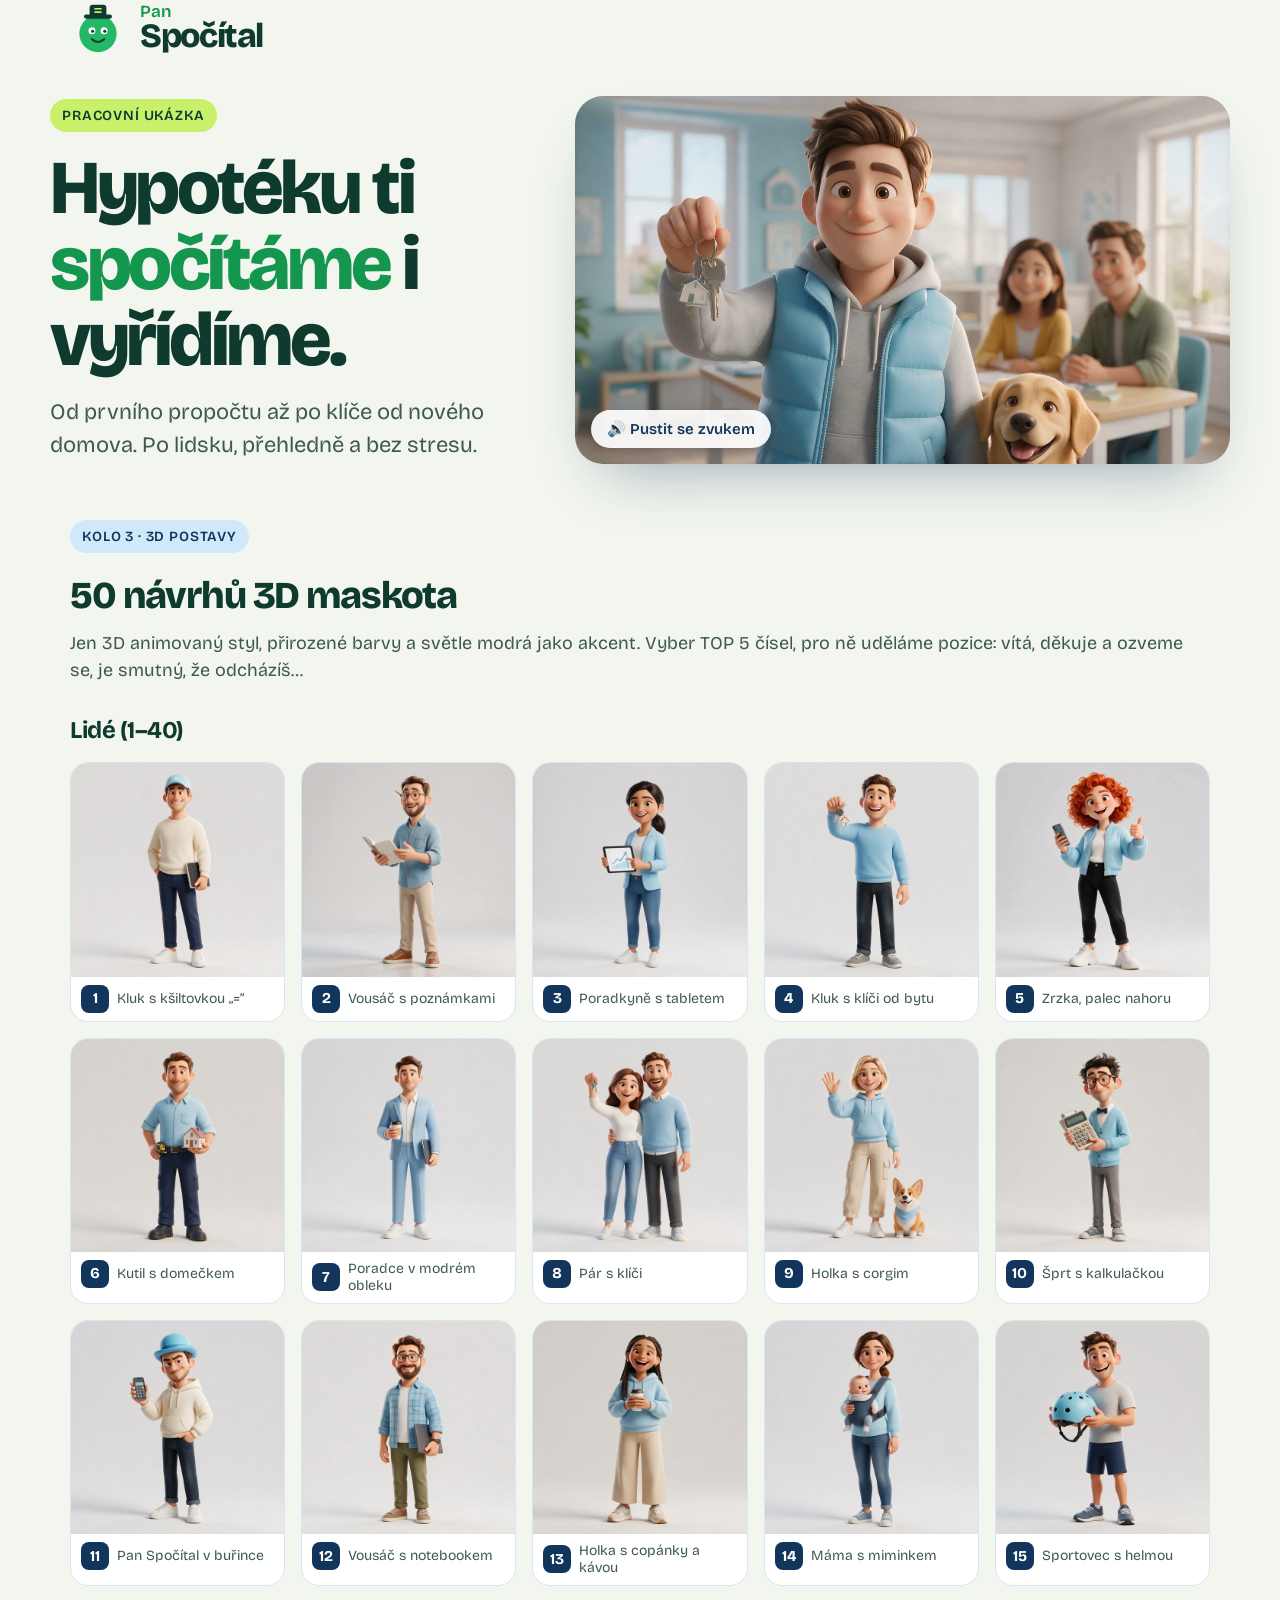
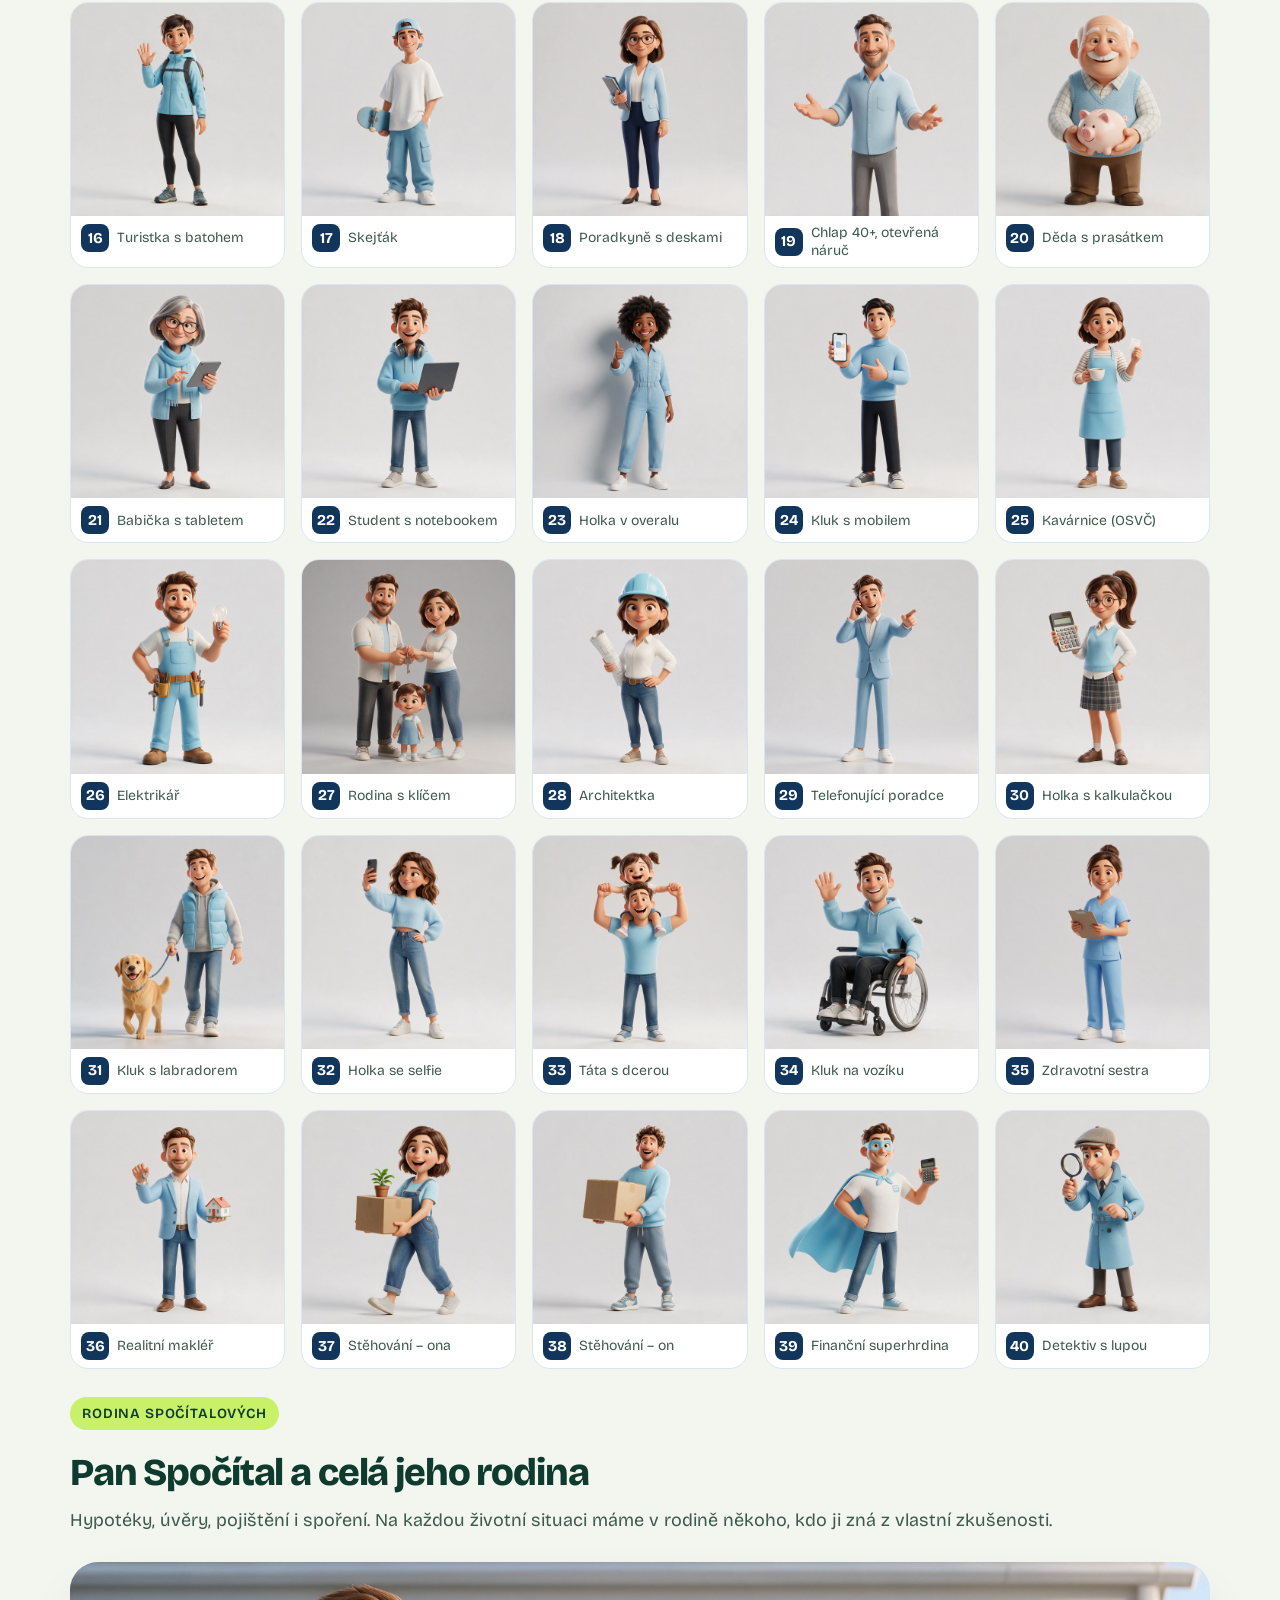
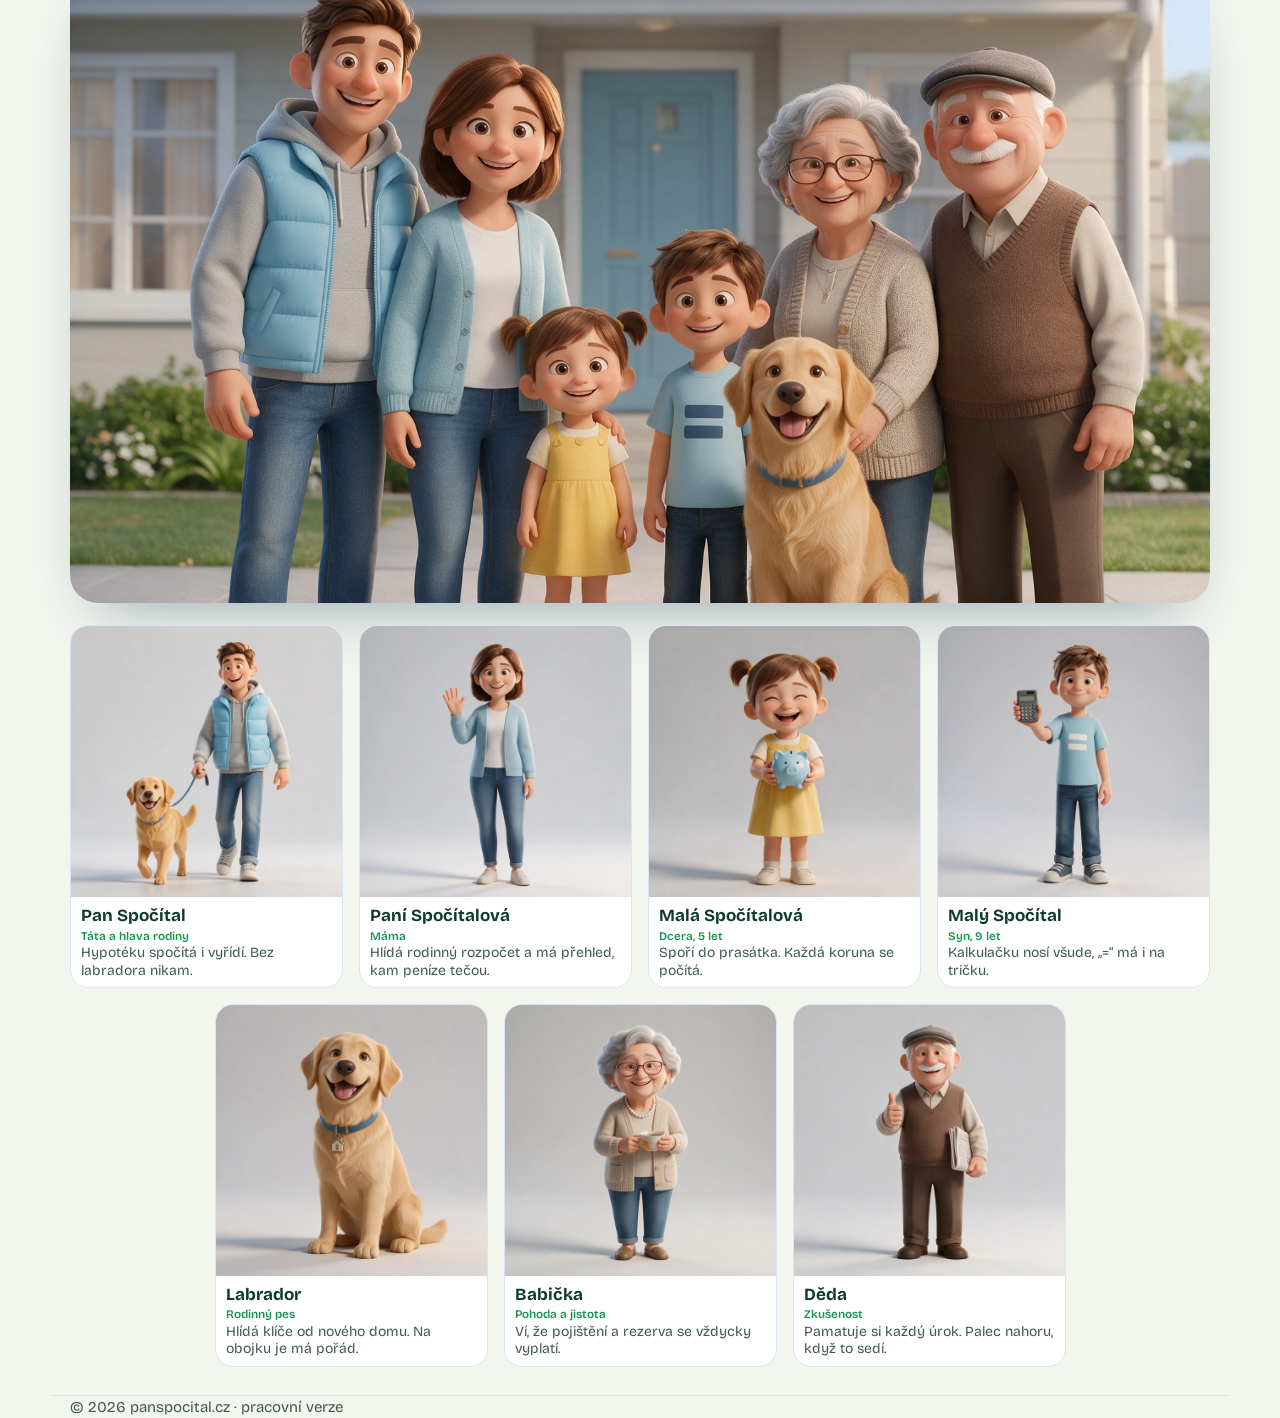
==== commit b7711d33: "Odstraněna zvířátka 41–50 Co-Authored-By: Claude Opus 5.5 <noreply@anthropic.com>" ====
--- a/index.html
+++ b/index.html
@@ -132,8 +132,6 @@
     <p class="sub">Jen 3D animovaný styl, přirozené barvy a světle modrá jako akcent. Vyber TOP 5 čísel, pro ně uděláme pozice: vítá, děkuje a ozveme se, je smutný, že odcházíš…</p>
     <h3 class="gh">Lidé (1–40)</h3>
     <div class="g3d"><figure class="m"><img src="img/3d/01.jpg" alt="Kluk s kšiltovkou „=“" width="560" height="560" loading="lazy"><figcaption><b>1</b><span>Kluk s kšiltovkou „=“</span></figcaption></figure><figure class="m"><img src="img/3d/02.jpg" alt="Vousáč s poznámkami" width="560" height="560" loading="lazy"><figcaption><b>2</b><span>Vousáč s poznámkami</span></figcaption></figure><figure class="m"><img src="img/3d/03.jpg" alt="Poradkyně s tabletem" width="560" height="560" loading="lazy"><figcaption><b>3</b><span>Poradkyně s tabletem</span></figcaption></figure><figure class="m"><img src="img/3d/04.jpg" alt="Kluk s klíči od bytu" width="560" height="560" loading="lazy"><figcaption><b>4</b><span>Kluk s klíči od bytu</span></figcaption></figure><figure class="m"><img src="img/3d/05.jpg" alt="Zrzka, palec nahoru" width="560" height="560" loading="lazy"><figcaption><b>5</b><span>Zrzka, palec nahoru</span></figcaption></figure><figure class="m"><img src="img/3d/06.jpg" alt="Kutil s domečkem" width="560" height="560" loading="lazy"><figcaption><b>6</b><span>Kutil s domečkem</span></figcaption></figure><figure class="m"><img src="img/3d/07.jpg" alt="Poradce v modrém obleku" width="560" height="560" loading="lazy"><figcaption><b>7</b><span>Poradce v modrém obleku</span></figcaption></figure><figure class="m"><img src="img/3d/08.jpg" alt="Pár s klíči" width="560" height="560" loading="lazy"><figcaption><b>8</b><span>Pár s klíči</span></figcaption></figure><figure class="m"><img src="img/3d/09.jpg" alt="Holka s corgim" width="560" height="560" loading="lazy"><figcaption><b>9</b><span>Holka s corgim</span></figcaption></figure><figure class="m"><img src="img/3d/10.jpg" alt="Šprt s kalkulačkou" width="560" height="560" loading="lazy"><figcaption><b>10</b><span>Šprt s kalkulačkou</span></figcaption></figure><figure class="m"><img src="img/3d/11.jpg" alt="Pan Spočítal v buřince" width="560" height="560" loading="lazy"><figcaption><b>11</b><span>Pan Spočítal v buřince</span></figcaption></figure><figure class="m"><img src="img/3d/12.jpg" alt="Vousáč s notebookem" width="560" height="560" loading="lazy"><figcaption><b>12</b><span>Vousáč s notebookem</span></figcaption></figure><figure class="m"><img src="img/3d/13.jpg" alt="Holka s copánky a kávou" width="560" height="560" loading="lazy"><figcaption><b>13</b><span>Holka s copánky a kávou</span></figcaption></figure><figure class="m"><img src="img/3d/14.jpg" alt="Máma s miminkem" width="560" height="560" loading="lazy"><figcaption><b>14</b><span>Máma s miminkem</span></figcaption></figure><figure class="m"><img src="img/3d/15.jpg" alt="Sportovec s helmou" width="560" height="560" loading="lazy"><figcaption><b>15</b><span>Sportovec s helmou</span></figcaption></figure><figure class="m"><img src="img/3d/16.jpg" alt="Turistka s batohem" width="560" height="560" loading="lazy"><figcaption><b>16</b><span>Turistka s batohem</span></figcaption></figure><figure class="m"><img src="img/3d/17.jpg" alt="Skejťák" width="560" height="560" loading="lazy"><figcaption><b>17</b><span>Skejťák</span></figcaption></figure><figure class="m"><img src="img/3d/18.jpg" alt="Poradkyně s deskami" width="560" height="560" loading="lazy"><figcaption><b>18</b><span>Poradkyně s deskami</span></figcaption></figure><figure class="m"><img src="img/3d/19.jpg" alt="Chlap 40+, otevřená náruč" width="560" height="560" loading="lazy"><figcaption><b>19</b><span>Chlap 40+, otevřená náruč</span></figcaption></figure><figure class="m"><img src="img/3d/20.jpg" alt="Děda s prasátkem" width="560" height="560" loading="lazy"><figcaption><b>20</b><span>Děda s prasátkem</span></figcaption></figure><figure class="m"><img src="img/3d/21.jpg" alt="Babička s tabletem" width="560" height="560" loading="lazy"><figcaption><b>21</b><span>Babička s tabletem</span></figcaption></figure><figure class="m"><img src="img/3d/22.jpg" alt="Student s notebookem" width="560" height="560" loading="lazy"><figcaption><b>22</b><span>Student s notebookem</span></figcaption></figure><figure class="m"><img src="img/3d/23.jpg" alt="Holka v overalu" width="560" height="560" loading="lazy"><figcaption><b>23</b><span>Holka v overalu</span></figcaption></figure><figure class="m"><img src="img/3d/24.jpg" alt="Kluk s mobilem" width="560" height="560" loading="lazy"><figcaption><b>24</b><span>Kluk s mobilem</span></figcaption></figure><figure class="m"><img src="img/3d/25.jpg" alt="Kavárnice (OSVČ)" width="560" height="560" loading="lazy"><figcaption><b>25</b><span>Kavárnice (OSVČ)</span></figcaption></figure><figure class="m"><img src="img/3d/26.jpg" alt="Elektrikář" width="560" height="560" loading="lazy"><figcaption><b>26</b><span>Elektrikář</span></figcaption></figure><figure class="m"><img src="img/3d/27.jpg" alt="Rodina s klíčem" width="560" height="560" loading="lazy"><figcaption><b>27</b><span>Rodina s klíčem</span></figcaption></figure><figure class="m"><img src="img/3d/28.jpg" alt="Architektka" width="560" height="560" loading="lazy"><figcaption><b>28</b><span>Architektka</span></figcaption></figure><figure class="m"><img src="img/3d/29.jpg" alt="Telefonující poradce" width="560" height="560" loading="lazy"><figcaption><b>29</b><span>Telefonující poradce</span></figcaption></figure><figure class="m"><img src="img/3d/30.jpg" alt="Holka s kalkulačkou" width="560" height="560" loading="lazy"><figcaption><b>30</b><span>Holka s kalkulačkou</span></figcaption></figure><figure class="m"><img src="img/3d/31.jpg" alt="Kluk s labradorem" width="560" height="560" loading="lazy"><figcaption><b>31</b><span>Kluk s labradorem</span></figcaption></figure><figure class="m"><img src="img/3d/32.jpg" alt="Holka se selfie" width="560" height="560" loading="lazy"><figcaption><b>32</b><span>Holka se selfie</span></figcaption></figure><figure class="m"><img src="img/3d/33.jpg" alt="Táta s dcerou" width="560" height="560" loading="lazy"><figcaption><b>33</b><span>Táta s dcerou</span></figcaption></figure><figure class="m"><img src="img/3d/34.jpg" alt="Kluk na vozíku" width="560" height="560" loading="lazy"><figcaption><b>34</b><span>Kluk na vozíku</span></figcaption></figure><figure class="m"><img src="img/3d/35.jpg" alt="Zdravotní sestra" width="560" height="560" loading="lazy"><figcaption><b>35</b><span>Zdravotní sestra</span></figcaption></figure><figure class="m"><img src="img/3d/36.jpg" alt="Realitní makléř" width="560" height="560" loading="lazy"><figcaption><b>36</b><span>Realitní makléř</span></figcaption></figure><figure class="m"><img src="img/3d/37.jpg" alt="Stěhování – ona" width="560" height="560" loading="lazy"><figcaption><b>37</b><span>Stěhování – ona</span></figcaption></figure><figure class="m"><img src="img/3d/38.jpg" alt="Stěhování – on" width="560" height="560" loading="lazy"><figcaption><b>38</b><span>Stěhování – on</span></figcaption></figure><figure class="m"><img src="img/3d/39.jpg" alt="Finanční superhrdina" width="560" height="560" loading="lazy"><figcaption><b>39</b><span>Finanční superhrdina</span></figcaption></figure><figure class="m"><img src="img/3d/40.jpg" alt="Detektiv s lupou" width="560" height="560" loading="lazy"><figcaption><b>40</b><span>Detektiv s lupou</span></figcaption></figure></div>
-    <h3 class="gh">Zvířátka a postavičky (41–50)</h3>
-    <div class="g3d"><figure class="m"><img src="img/3d/41.jpg" alt="Bobr s klíčem" width="560" height="560" loading="lazy"><figcaption><b>41</b><span>Bobr s klíčem</span></figcaption></figure><figure class="m"><img src="img/3d/42.jpg" alt="Sova s notesem" width="560" height="560" loading="lazy"><figcaption><b>42</b><span>Sova s notesem</span></figcaption></figure><figure class="m"><img src="img/3d/43.jpg" alt="Liška s tabletem" width="560" height="560" loading="lazy"><figcaption><b>43</b><span>Liška s tabletem</span></figcaption></figure><figure class="m"><img src="img/3d/44.jpg" alt="Medvěd s domečkem" width="560" height="560" loading="lazy"><figcaption><b>44</b><span>Medvěd s domečkem</span></figcaption></figure><figure class="m"><img src="img/3d/45.jpg" alt="Veverka s oříškem" width="560" height="560" loading="lazy"><figcaption><b>45</b><span>Veverka s oříškem</span></figcaption></figure><figure class="m"><img src="img/3d/46.jpg" alt="Jezevčík poradce" width="560" height="560" loading="lazy"><figcaption><b>46</b><span>Jezevčík poradce</span></figcaption></figure><figure class="m"><img src="img/3d/47.jpg" alt="Kocour v saku" width="560" height="560" loading="lazy"><figcaption><b>47</b><span>Kocour v saku</span></figcaption></figure><figure class="m"><img src="img/3d/48.jpg" alt="Tučňák s kalkulačkou" width="560" height="560" loading="lazy"><figcaption><b>48</b><span>Tučňák s kalkulačkou</span></figcaption></figure><figure class="m"><img src="img/3d/49.jpg" alt="Robůtek pomocník" width="560" height="560" loading="lazy"><figcaption><b>49</b><span>Robůtek pomocník</span></figcaption></figure><figure class="m"><img src="img/3d/50.jpg" alt="Mýval s mincemi" width="560" height="560" loading="lazy"><figcaption><b>50</b><span>Mýval s mincemi</span></figcaption></figure></div>
   </section>
 
   <section class="wrap" id="rodina">
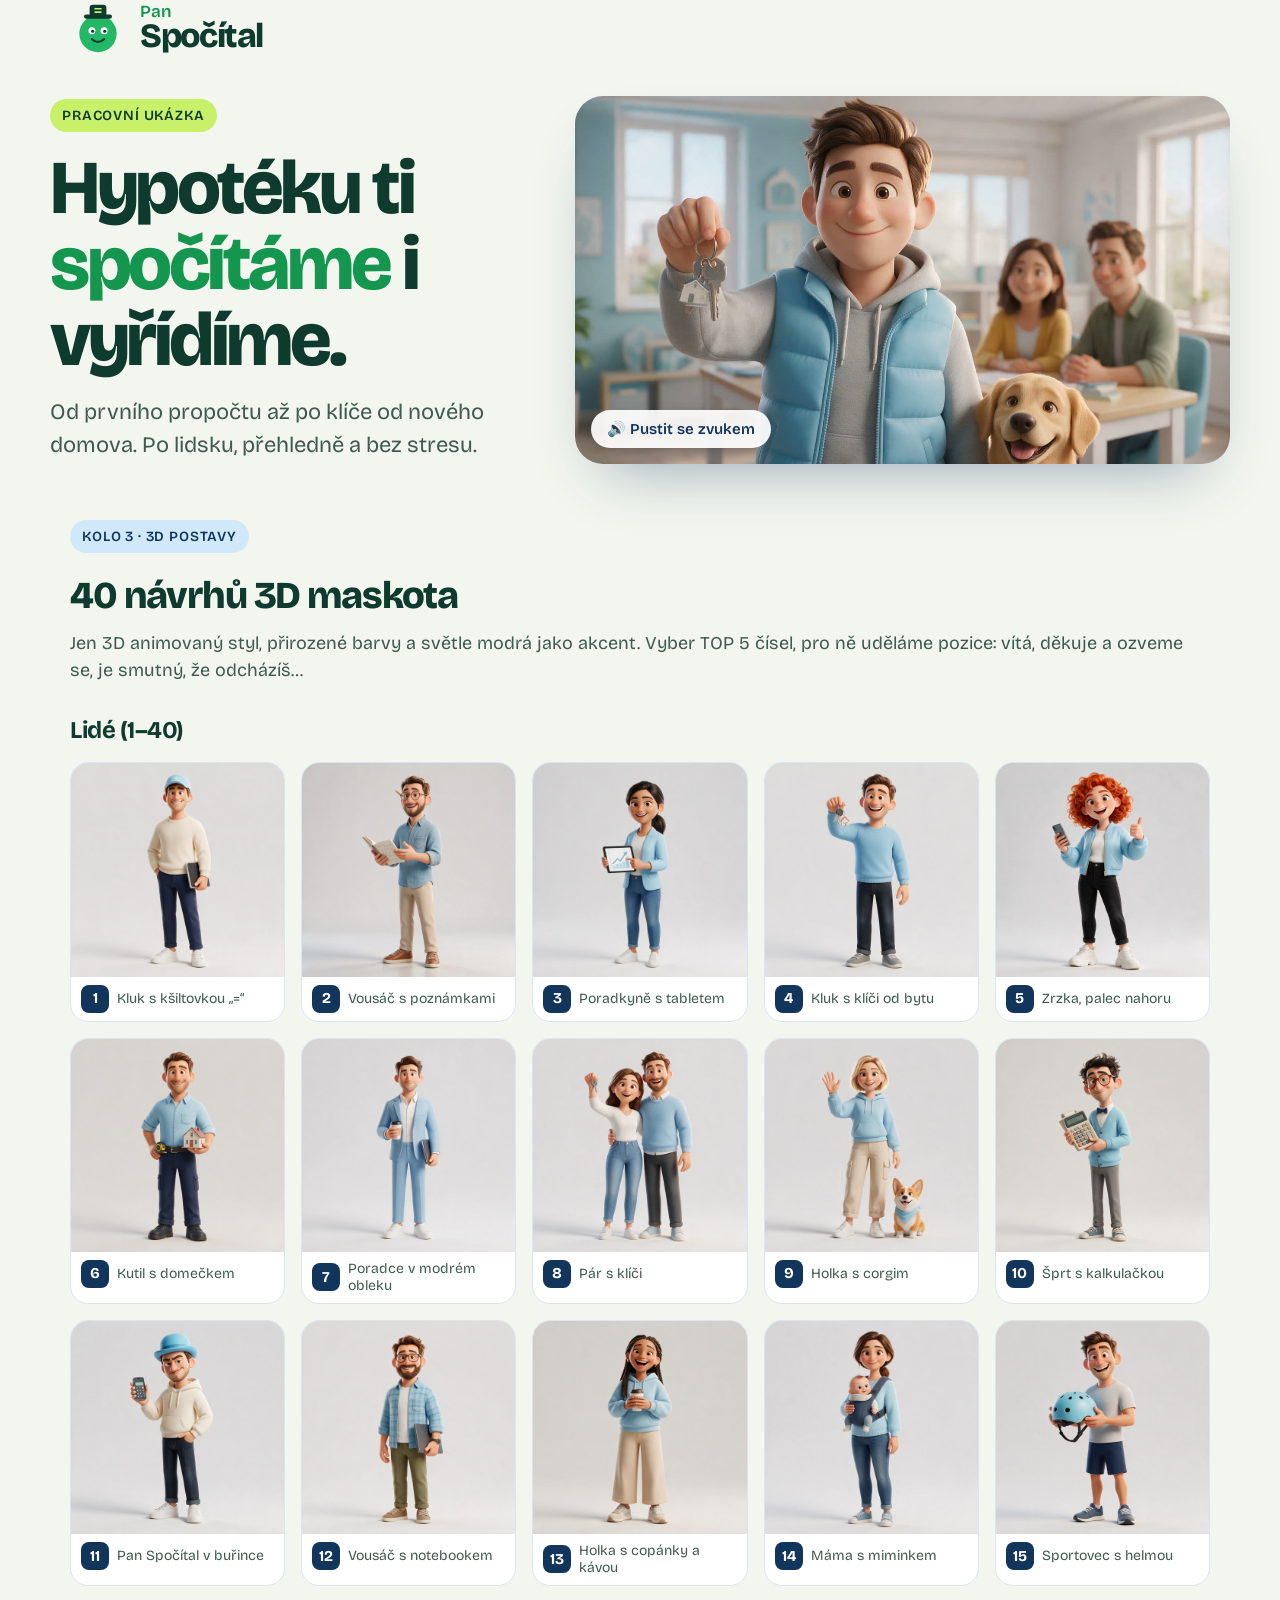
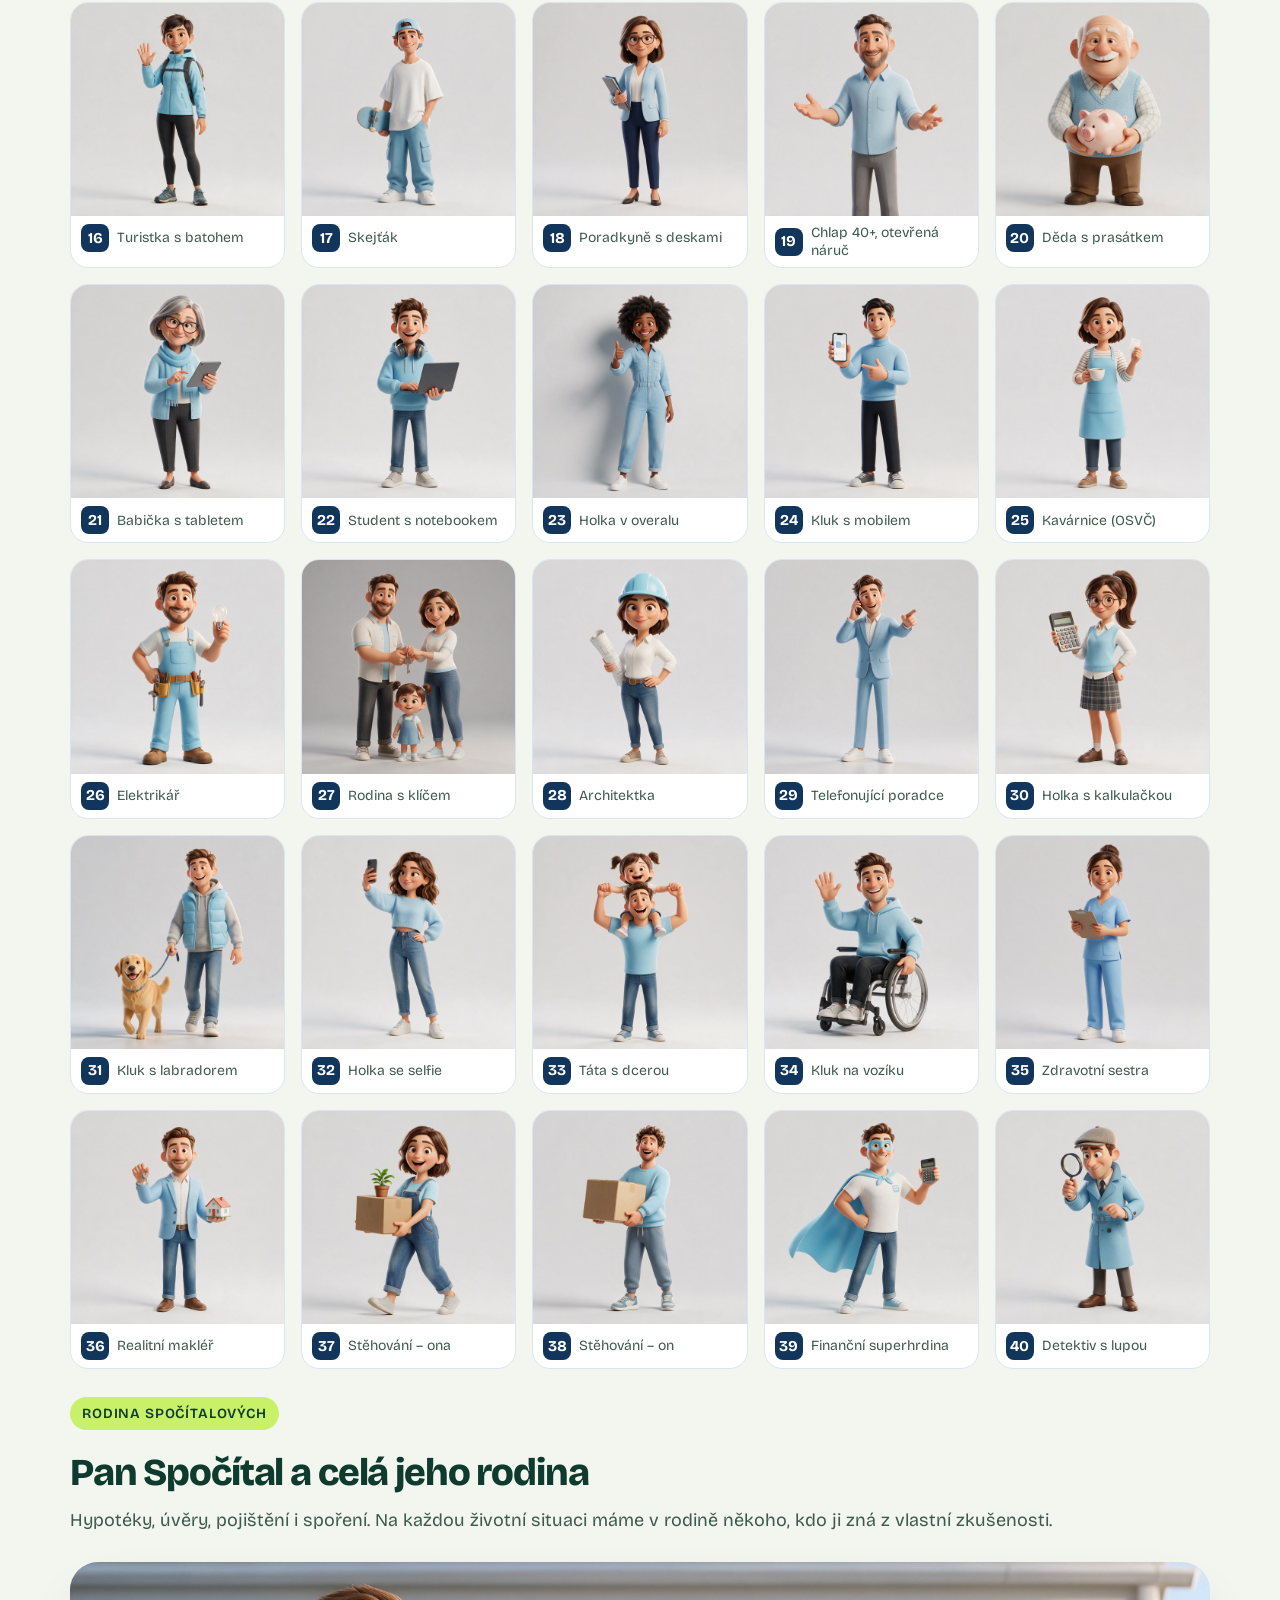
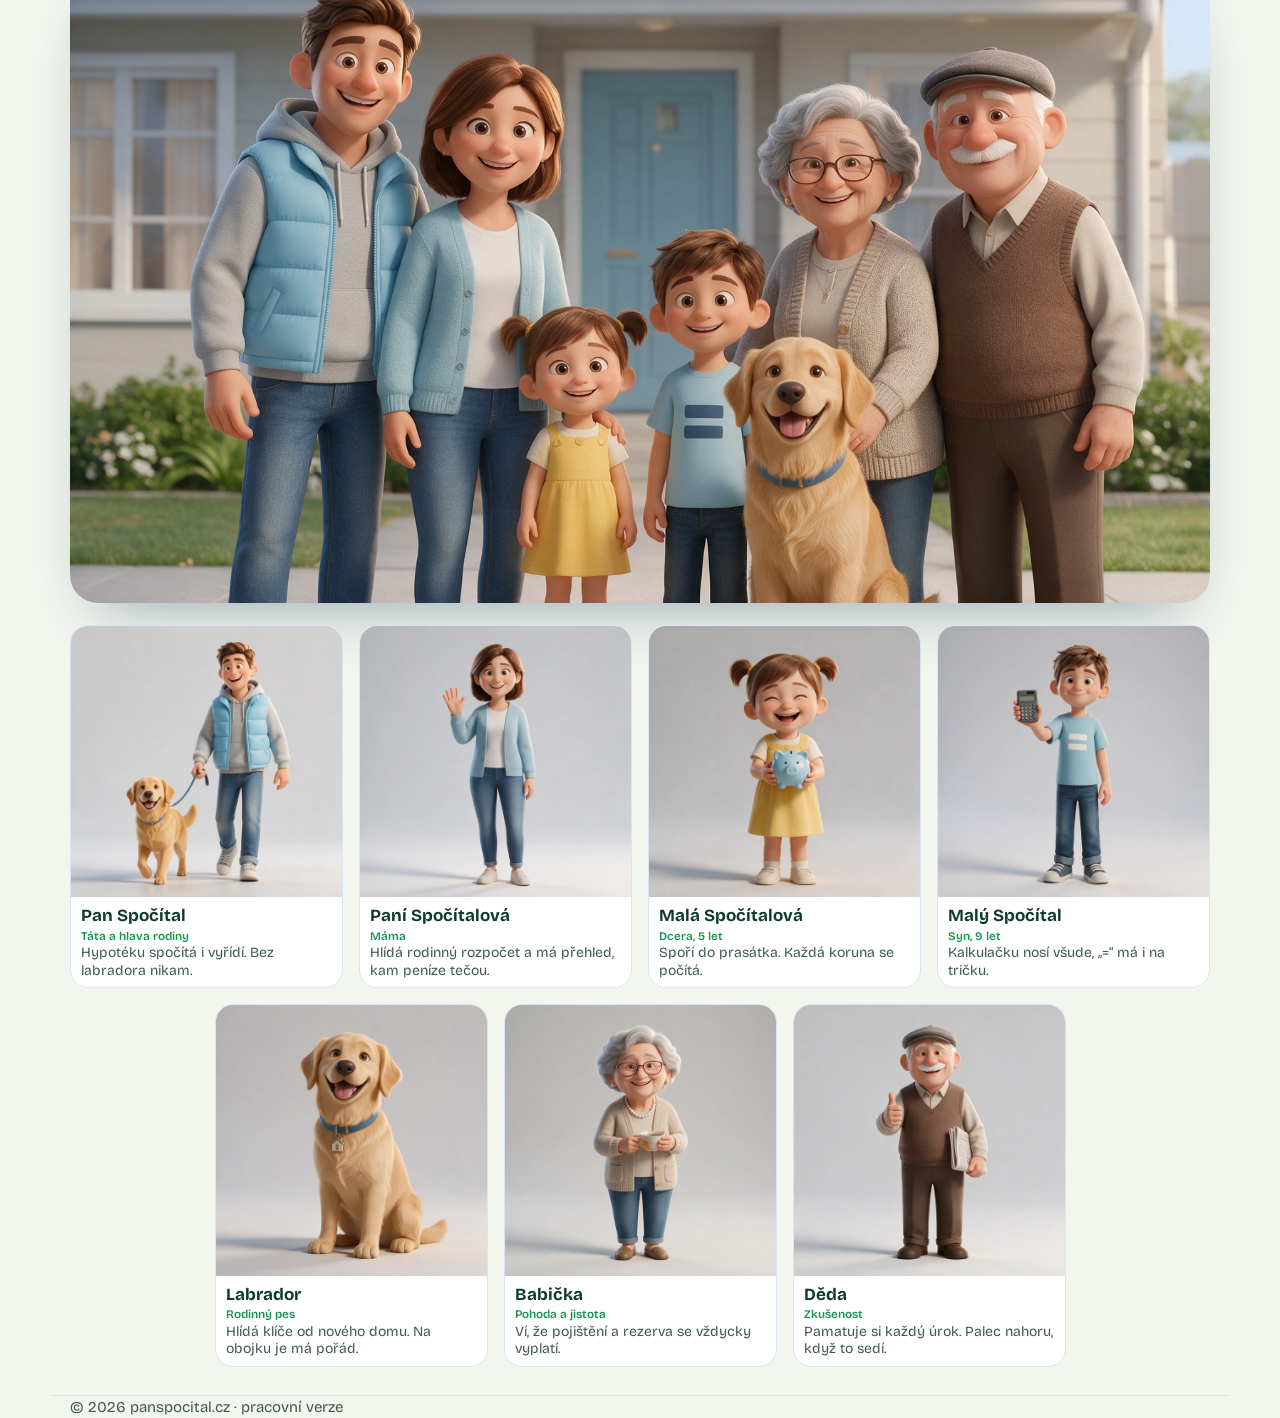
==== commit abf83818: "Nadpis 40 návrhů Co-Authored-By: Claude Opus 5.5 <noreply@anthropic.com>" ====
--- a/index.html
+++ b/index.html
@@ -128,7 +128,7 @@
 
   <section class="wrap" id="maskoti-3d">
     <span class="tag tag-blue">Kolo 3 · 3D postavy</span>
-    <h2 style="margin-top:14px">50 návrhů 3D maskota</h2>
+    <h2 style="margin-top:14px">40 návrhů 3D maskota</h2>
     <p class="sub">Jen 3D animovaný styl, přirozené barvy a světle modrá jako akcent. Vyber TOP 5 čísel, pro ně uděláme pozice: vítá, děkuje a ozveme se, je smutný, že odcházíš…</p>
     <h3 class="gh">Lidé (1–40)</h3>
     <div class="g3d"><figure class="m"><img src="img/3d/01.jpg" alt="Kluk s kšiltovkou „=“" width="560" height="560" loading="lazy"><figcaption><b>1</b><span>Kluk s kšiltovkou „=“</span></figcaption></figure><figure class="m"><img src="img/3d/02.jpg" alt="Vousáč s poznámkami" width="560" height="560" loading="lazy"><figcaption><b>2</b><span>Vousáč s poznámkami</span></figcaption></figure><figure class="m"><img src="img/3d/03.jpg" alt="Poradkyně s tabletem" width="560" height="560" loading="lazy"><figcaption><b>3</b><span>Poradkyně s tabletem</span></figcaption></figure><figure class="m"><img src="img/3d/04.jpg" alt="Kluk s klíči od bytu" width="560" height="560" loading="lazy"><figcaption><b>4</b><span>Kluk s klíči od bytu</span></figcaption></figure><figure class="m"><img src="img/3d/05.jpg" alt="Zrzka, palec nahoru" width="560" height="560" loading="lazy"><figcaption><b>5</b><span>Zrzka, palec nahoru</span></figcaption></figure><figure class="m"><img src="img/3d/06.jpg" alt="Kutil s domečkem" width="560" height="560" loading="lazy"><figcaption><b>6</b><span>Kutil s domečkem</span></figcaption></figure><figure class="m"><img src="img/3d/07.jpg" alt="Poradce v modrém obleku" width="560" height="560" loading="lazy"><figcaption><b>7</b><span>Poradce v modrém obleku</span></figcaption></figure><figure class="m"><img src="img/3d/08.jpg" alt="Pár s klíči" width="560" height="560" loading="lazy"><figcaption><b>8</b><span>Pár s klíči</span></figcaption></figure><figure class="m"><img src="img/3d/09.jpg" alt="Holka s corgim" width="560" height="560" loading="lazy"><figcaption><b>9</b><span>Holka s corgim</span></figcaption></figure><figure class="m"><img src="img/3d/10.jpg" alt="Šprt s kalkulačkou" width="560" height="560" loading="lazy"><figcaption><b>10</b><span>Šprt s kalkulačkou</span></figcaption></figure><figure class="m"><img src="img/3d/11.jpg" alt="Pan Spočítal v buřince" width="560" height="560" loading="lazy"><figcaption><b>11</b><span>Pan Spočítal v buřince</span></figcaption></figure><figure class="m"><img src="img/3d/12.jpg" alt="Vousáč s notebookem" width="560" height="560" loading="lazy"><figcaption><b>12</b><span>Vousáč s notebookem</span></figcaption></figure><figure class="m"><img src="img/3d/13.jpg" alt="Holka s copánky a kávou" width="560" height="560" loading="lazy"><figcaption><b>13</b><span>Holka s copánky a kávou</span></figcaption></figure><figure class="m"><img src="img/3d/14.jpg" alt="Máma s miminkem" width="560" height="560" loading="lazy"><figcaption><b>14</b><span>Máma s miminkem</span></figcaption></figure><figure class="m"><img src="img/3d/15.jpg" alt="Sportovec s helmou" width="560" height="560" loading="lazy"><figcaption><b>15</b><span>Sportovec s helmou</span></figcaption></figure><figure class="m"><img src="img/3d/16.jpg" alt="Turistka s batohem" width="560" height="560" loading="lazy"><figcaption><b>16</b><span>Turistka s batohem</span></figcaption></figure><figure class="m"><img src="img/3d/17.jpg" alt="Skejťák" width="560" height="560" loading="lazy"><figcaption><b>17</b><span>Skejťák</span></figcaption></figure><figure class="m"><img src="img/3d/18.jpg" alt="Poradkyně s deskami" width="560" height="560" loading="lazy"><figcaption><b>18</b><span>Poradkyně s deskami</span></figcaption></figure><figure class="m"><img src="img/3d/19.jpg" alt="Chlap 40+, otevřená náruč" width="560" height="560" loading="lazy"><figcaption><b>19</b><span>Chlap 40+, otevřená náruč</span></figcaption></figure><figure class="m"><img src="img/3d/20.jpg" alt="Děda s prasátkem" width="560" height="560" loading="lazy"><figcaption><b>20</b><span>Děda s prasátkem</span></figcaption></figure><figure class="m"><img src="img/3d/21.jpg" alt="Babička s tabletem" width="560" height="560" loading="lazy"><figcaption><b>21</b><span>Babička s tabletem</span></figcaption></figure><figure class="m"><img src="img/3d/22.jpg" alt="Student s notebookem" width="560" height="560" loading="lazy"><figcaption><b>22</b><span>Student s notebookem</span></figcaption></figure><figure class="m"><img src="img/3d/23.jpg" alt="Holka v overalu" width="560" height="560" loading="lazy"><figcaption><b>23</b><span>Holka v overalu</span></figcaption></figure><figure class="m"><img src="img/3d/24.jpg" alt="Kluk s mobilem" width="560" height="560" loading="lazy"><figcaption><b>24</b><span>Kluk s mobilem</span></figcaption></figure><figure class="m"><img src="img/3d/25.jpg" alt="Kavárnice (OSVČ)" width="560" height="560" loading="lazy"><figcaption><b>25</b><span>Kavárnice (OSVČ)</span></figcaption></figure><figure class="m"><img src="img/3d/26.jpg" alt="Elektrikář" width="560" height="560" loading="lazy"><figcaption><b>26</b><span>Elektrikář</span></figcaption></figure><figure class="m"><img src="img/3d/27.jpg" alt="Rodina s klíčem" width="560" height="560" loading="lazy"><figcaption><b>27</b><span>Rodina s klíčem</span></figcaption></figure><figure class="m"><img src="img/3d/28.jpg" alt="Architektka" width="560" height="560" loading="lazy"><figcaption><b>28</b><span>Architektka</span></figcaption></figure><figure class="m"><img src="img/3d/29.jpg" alt="Telefonující poradce" width="560" height="560" loading="lazy"><figcaption><b>29</b><span>Telefonující poradce</span></figcaption></figure><figure class="m"><img src="img/3d/30.jpg" alt="Holka s kalkulačkou" width="560" height="560" loading="lazy"><figcaption><b>30</b><span>Holka s kalkulačkou</span></figcaption></figure><figure class="m"><img src="img/3d/31.jpg" alt="Kluk s labradorem" width="560" height="560" loading="lazy"><figcaption><b>31</b><span>Kluk s labradorem</span></figcaption></figure><figure class="m"><img src="img/3d/32.jpg" alt="Holka se selfie" width="560" height="560" loading="lazy"><figcaption><b>32</b><span>Holka se selfie</span></figcaption></figure><figure class="m"><img src="img/3d/33.jpg" alt="Táta s dcerou" width="560" height="560" loading="lazy"><figcaption><b>33</b><span>Táta s dcerou</span></figcaption></figure><figure class="m"><img src="img/3d/34.jpg" alt="Kluk na vozíku" width="560" height="560" loading="lazy"><figcaption><b>34</b><span>Kluk na vozíku</span></figcaption></figure><figure class="m"><img src="img/3d/35.jpg" alt="Zdravotní sestra" width="560" height="560" loading="lazy"><figcaption><b>35</b><span>Zdravotní sestra</span></figcaption></figure><figure class="m"><img src="img/3d/36.jpg" alt="Realitní makléř" width="560" height="560" loading="lazy"><figcaption><b>36</b><span>Realitní makléř</span></figcaption></figure><figure class="m"><img src="img/3d/37.jpg" alt="Stěhování – ona" width="560" height="560" loading="lazy"><figcaption><b>37</b><span>Stěhování – ona</span></figcaption></figure><figure class="m"><img src="img/3d/38.jpg" alt="Stěhování – on" width="560" height="560" loading="lazy"><figcaption><b>38</b><span>Stěhování – on</span></figcaption></figure><figure class="m"><img src="img/3d/39.jpg" alt="Finanční superhrdina" width="560" height="560" loading="lazy"><figcaption><b>39</b><span>Finanční superhrdina</span></figcaption></figure><figure class="m"><img src="img/3d/40.jpg" alt="Detektiv s lupou" width="560" height="560" loading="lazy"><figcaption><b>40</b><span>Detektiv s lupou</span></figcaption></figure></div>
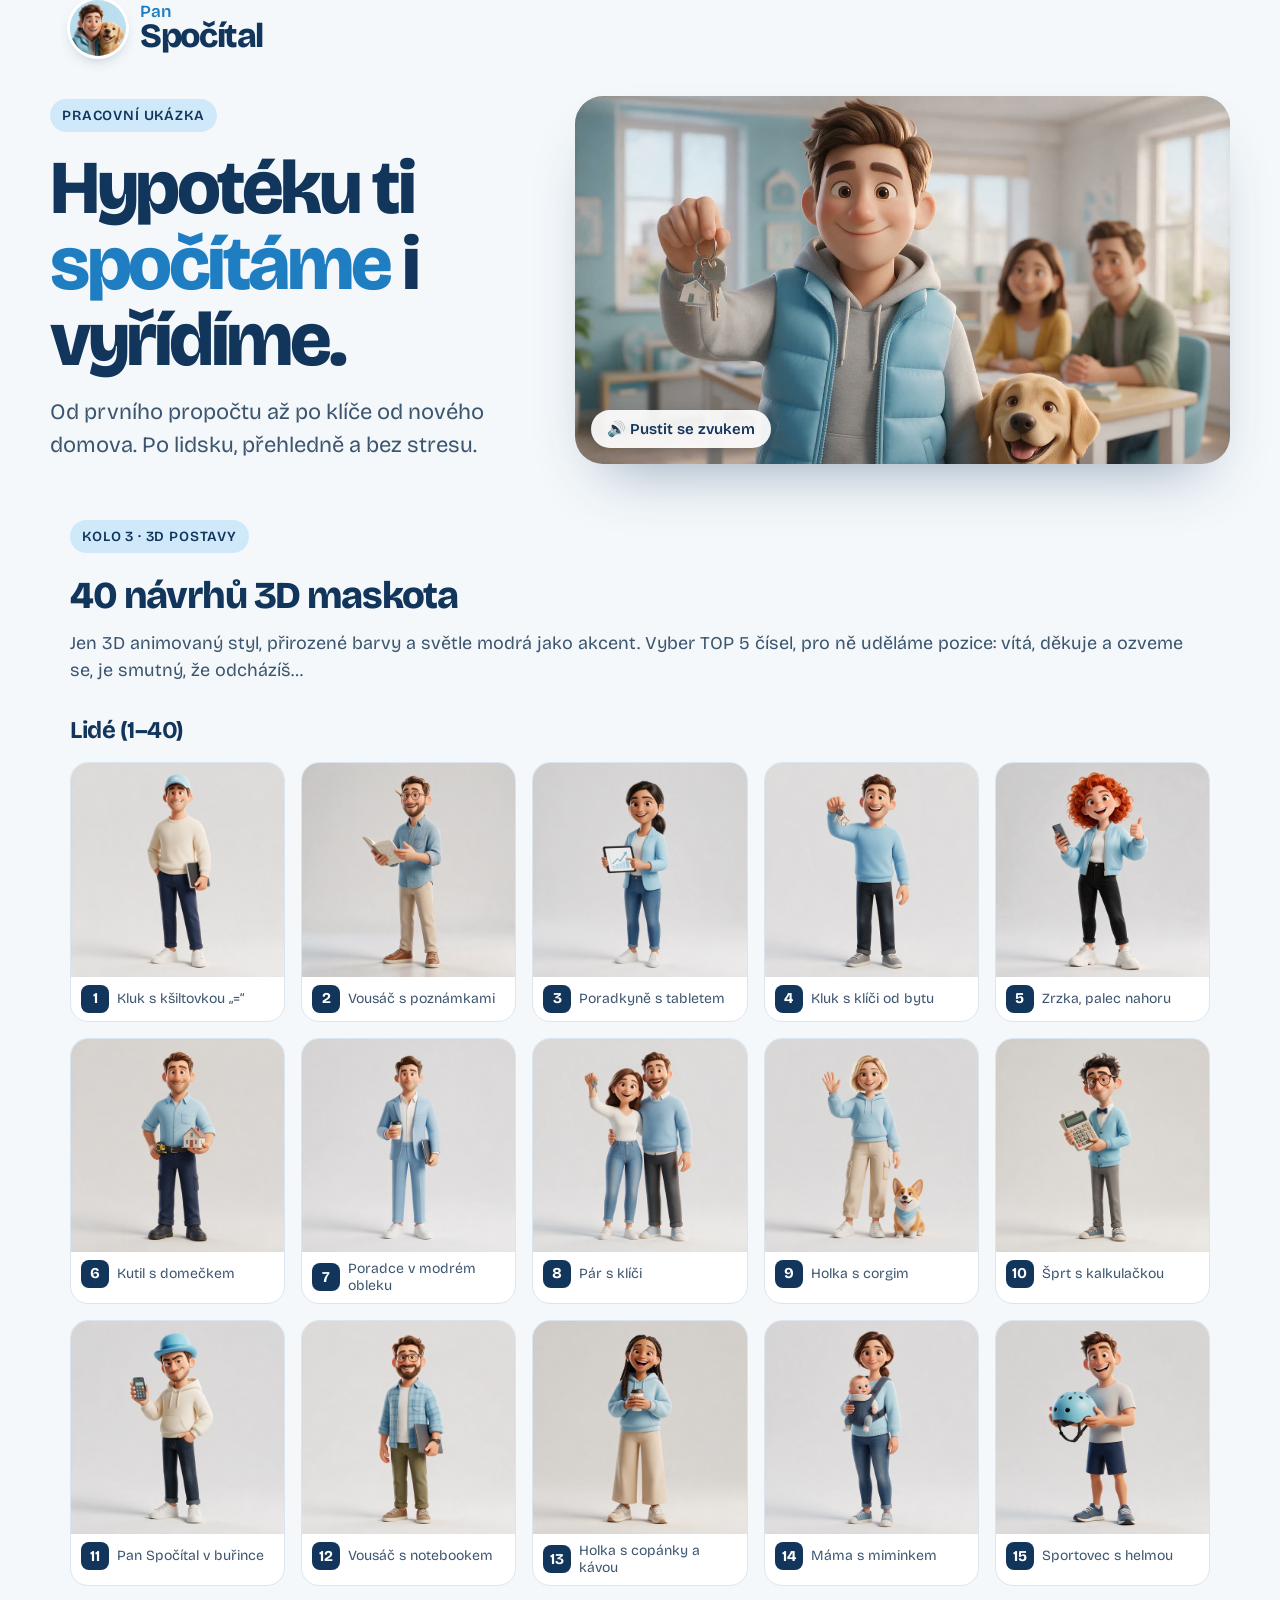
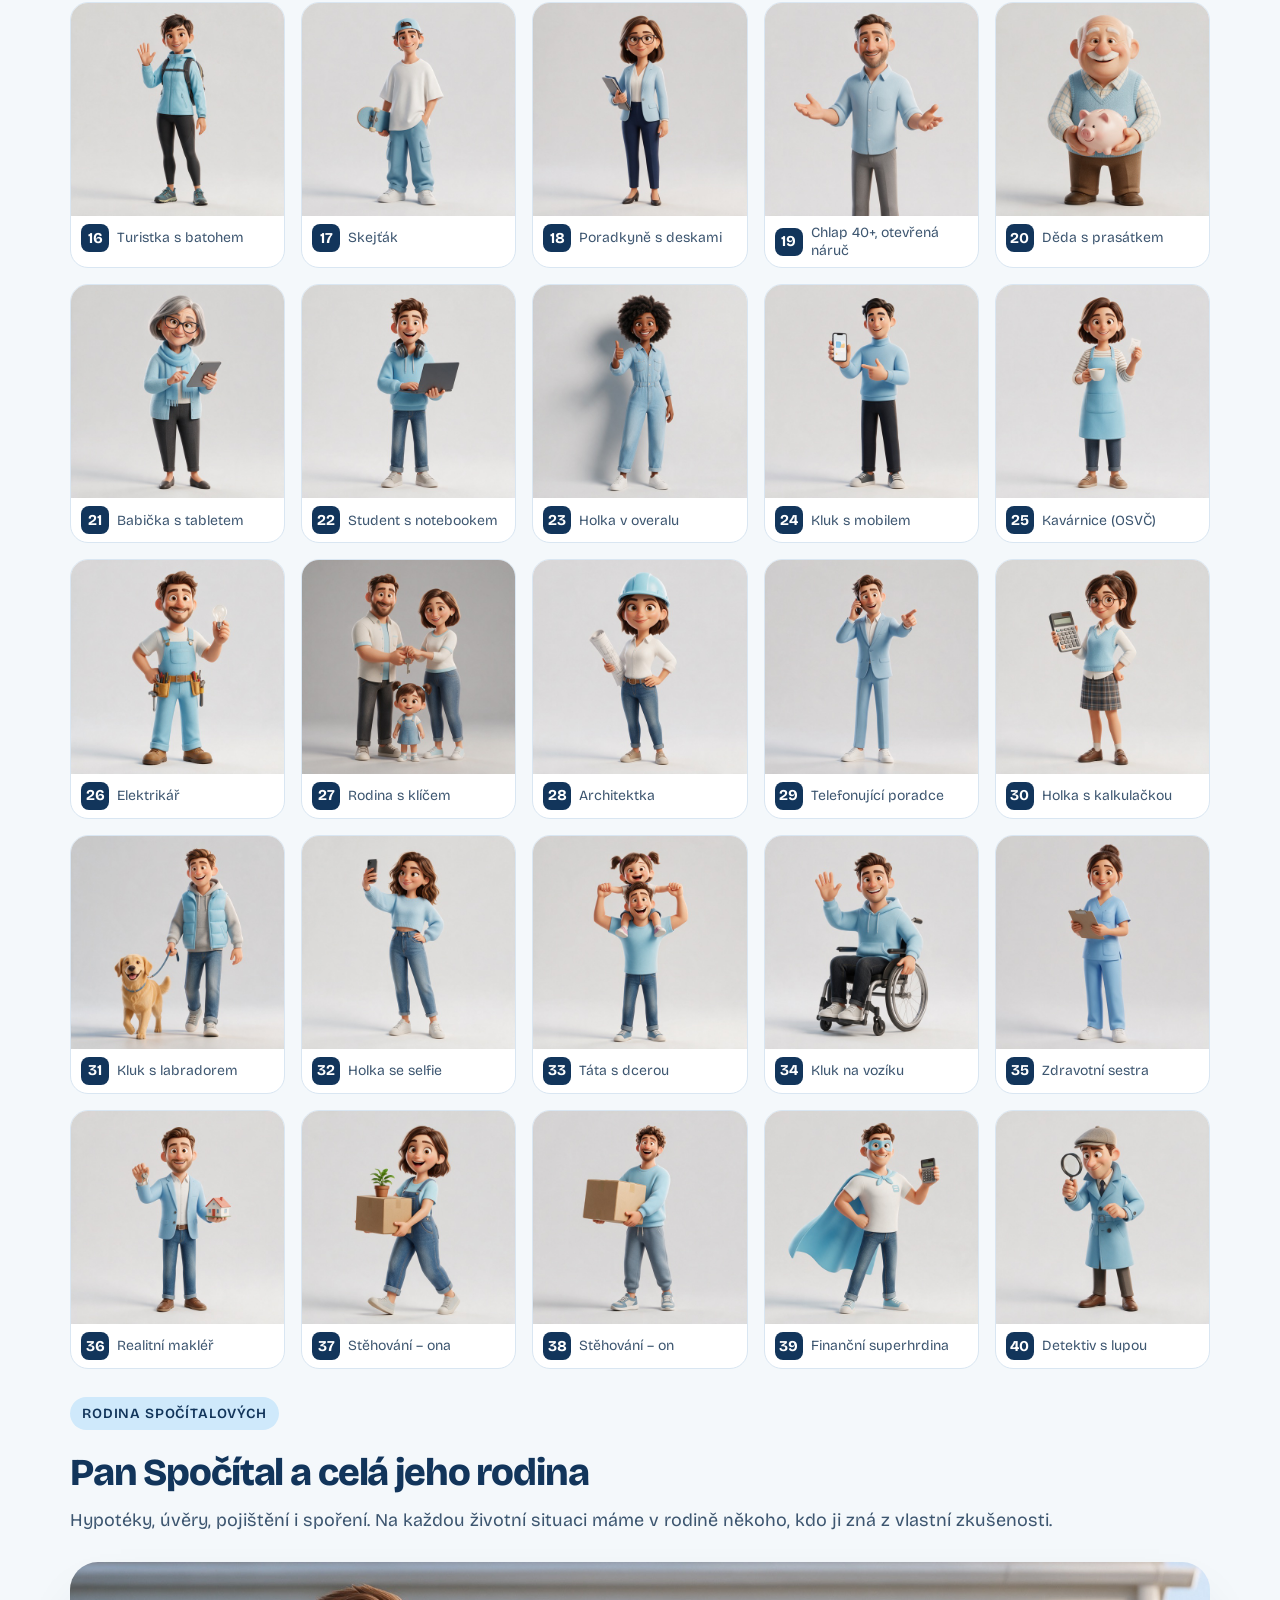
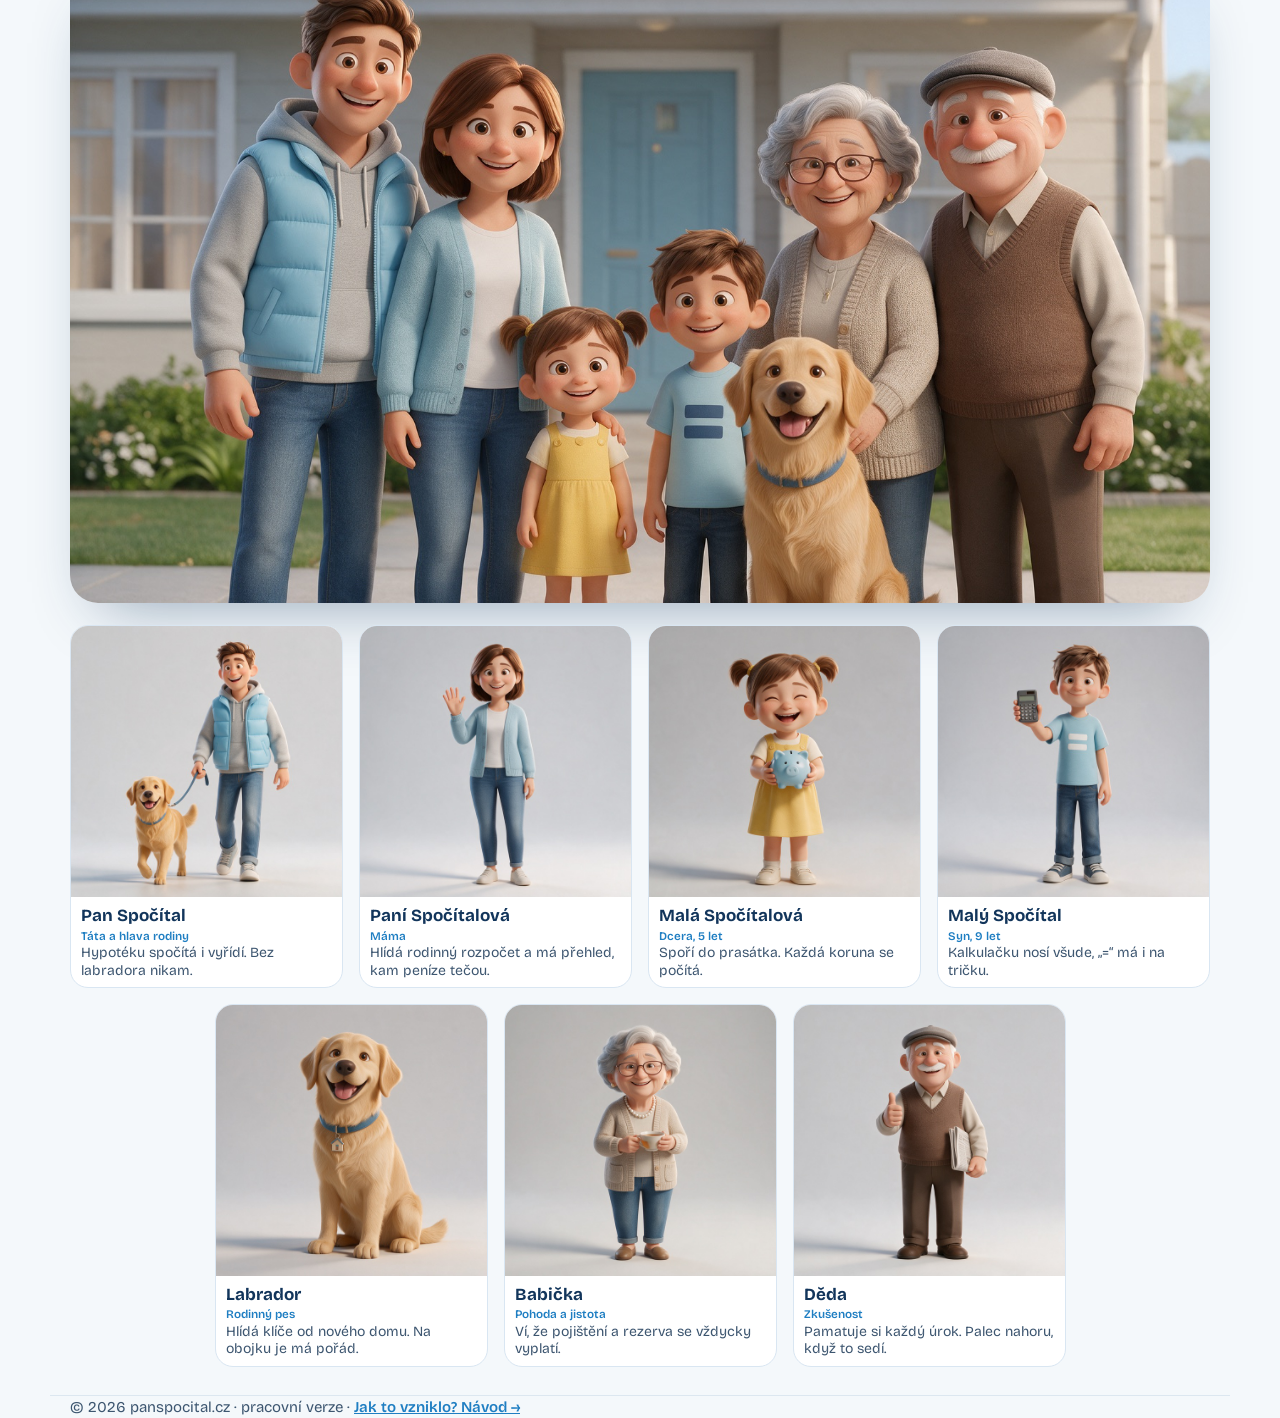
==== commit acb4bb18: "Nové logo s maskotem a psem, modrá paleta, podstránka /navod, nový og.jpg Co-Authored-By: Claude Opu" ====
--- a/index.html
+++ b/index.html
@@ -23,19 +23,20 @@
 <meta name="twitter:description" content="Od prvního propočtu až po klíče od nového domova.">
 <meta name="twitter:image" content="https://panspocital.cz/og.jpg">
 <meta name="robots" content="noindex, nofollow">
-<link rel="icon" href="data:image/svg+xml,%3Csvg xmlns='http://www.w3.org/2000/svg' viewBox='0 0 120 120'%3E%3Crect width='120' height='120' rx='32' fill='%230E3B2E'/%3E%3Ccircle cx='60' cy='70' r='31' fill='%2322B866'/%3E%3Crect x='46' y='20' width='28' height='21' rx='6' fill='%23F3F6EF'/%3E%3Crect x='37' y='37' width='46' height='7.5' rx='3.75' fill='%23F3F6EF'/%3E%3Ccircle cx='50' cy='66' r='6' fill='%23fff'/%3E%3Ccircle cx='70' cy='66' r='6' fill='%23fff'/%3E%3C/svg%3E">
+<link rel="icon" type="image/png" href="/favicon.png">
+<link rel="apple-touch-icon" href="/apple-touch-icon.png">
 <link rel="preconnect" href="https://fonts.googleapis.com">
 <link rel="preconnect" href="https://fonts.gstatic.com" crossorigin>
 <link href="https://fonts.googleapis.com/css2?family=Bricolage+Grotesque:wght@400;600;800&display=swap" rel="stylesheet">
 <style>
-:root{--forest:#0E3B2E;--green:#14964F;--mid:#22B866;--fresh:#5BE38F;--lime:#C8F169;--bg:#F3F6EF;--card:#FFFFFF;--muted:#3F5A4E;--line:#DDE6DA}
+:root{--forest:#12355B;--green:#1F7EC2;--mid:#4FB3E8;--fresh:#8FD0F2;--lime:#CFE9FB;--bg:#F4F8FB;--card:#FFFFFF;--muted:#3D5670;--line:#DCE7F0}
 *{box-sizing:border-box}
 html{-webkit-text-size-adjust:100%}
 body{margin:0;background:var(--bg);color:var(--forest);font-family:'Bricolage Grotesque',system-ui,sans-serif;line-height:1.5}
 .wrap{max-width:1180px;margin:0 auto;padding:0 20px}
 header{padding:28px 0}
 .brand{display:flex;align-items:center;gap:14px;text-decoration:none;color:inherit}
-.brand svg{width:56px;height:56px;flex:none}
+.brand .logo{border-radius:50%;object-fit:cover;box-shadow:0 0 0 3px #fff,0 6px 16px -6px rgba(18,53,91,.45);width:56px;height:56px;flex:none}
 .brand .t{display:flex;flex-direction:column;line-height:.95}
 .brand .t small{font-size:17px;font-weight:600;color:var(--green)}
 .brand .t b{font-size:34px;font-weight:800;letter-spacing:-.04em}
@@ -49,8 +50,8 @@
 section{padding:48px 0}
 .grid{display:grid;grid-template-columns:repeat(3,minmax(0,1fr));gap:22px}
 .card{background:var(--card);border:1px solid var(--line);border-radius:24px;overflow:hidden;display:flex;flex-direction:column;transition:transform .2s ease,box-shadow .2s ease}
-.card:hover{transform:translateY(-4px);box-shadow:0 18px 40px -20px rgba(14,59,46,.35)}
-.card img{display:block;width:100%;height:auto;aspect-ratio:1/1;object-fit:cover;background:#f5f2ea}
+.card:hover{transform:translateY(-4px);box-shadow:0 18px 40px -20px rgba(18,53,91,.35)}
+.card img{display:block;width:100%;height:auto;aspect-ratio:1/1;object-fit:cover;background:#eef3f7}
 .card .info{padding:16px 20px 20px}
 .card .num{font-size:13px;font-weight:600;letter-spacing:.08em;text-transform:uppercase;color:var(--green)}
 .card h3{margin:2px 0 4px;font-size:22px;letter-spacing:-.02em}
@@ -99,16 +100,7 @@
 <body>
 <header class="wrap">
   <a class="brand" href="/" aria-label="Pan Spočítal">
-    <svg viewBox="0 0 120 120" aria-hidden="true">
-      <circle cx="60" cy="72" r="40" fill="#22B866"/>
-      <rect x="42" y="10" width="36" height="26" rx="7" fill="#0E3B2E"/>
-      <rect x="30" y="31" width="60" height="9" rx="4.5" fill="#0E3B2E"/>
-      <rect x="52" y="17" width="16" height="3.6" rx="1.8" fill="#C8F169"/>
-      <rect x="52" y="24" width="16" height="3.6" rx="1.8" fill="#C8F169"/>
-      <circle cx="47" cy="66" r="7.5" fill="#fff"/><circle cx="73" cy="66" r="7.5" fill="#fff"/>
-      <circle cx="48.5" cy="67" r="3.4" fill="#0E3B2E"/><circle cx="74.5" cy="67" r="3.4" fill="#0E3B2E"/>
-      <path d="M47 84 Q60 96 73 84" fill="none" stroke="#0E3B2E" stroke-width="4.5" stroke-linecap="round"/>
-    </svg>
+    <img class="logo" src="img/logo.jpg" alt="" width="240" height="240">
     <span class="t"><small>Pan</small><b>Spočítal</b></span>
   </a>
 </header>
@@ -143,7 +135,7 @@
   </section>
 </main>
 
-<footer class="wrap">© 2026 panspocital.cz · pracovní verze</footer>
+<footer class="wrap">© 2026 panspocital.cz · pracovní verze · <a href="/navod/" style="color:var(--green);font-weight:600">Jak to vzniklo? Návod →</a></footer>
 <script>
 (function(){var v=document.getElementById('intro'),b=document.getElementById('zvuk');if(!v||!b)return;
 b.addEventListener('click',function(){v.muted=false;v.currentTime=0;var p=v.play();if(p&&p.catch)p.catch(function(){});b.hidden=true;});
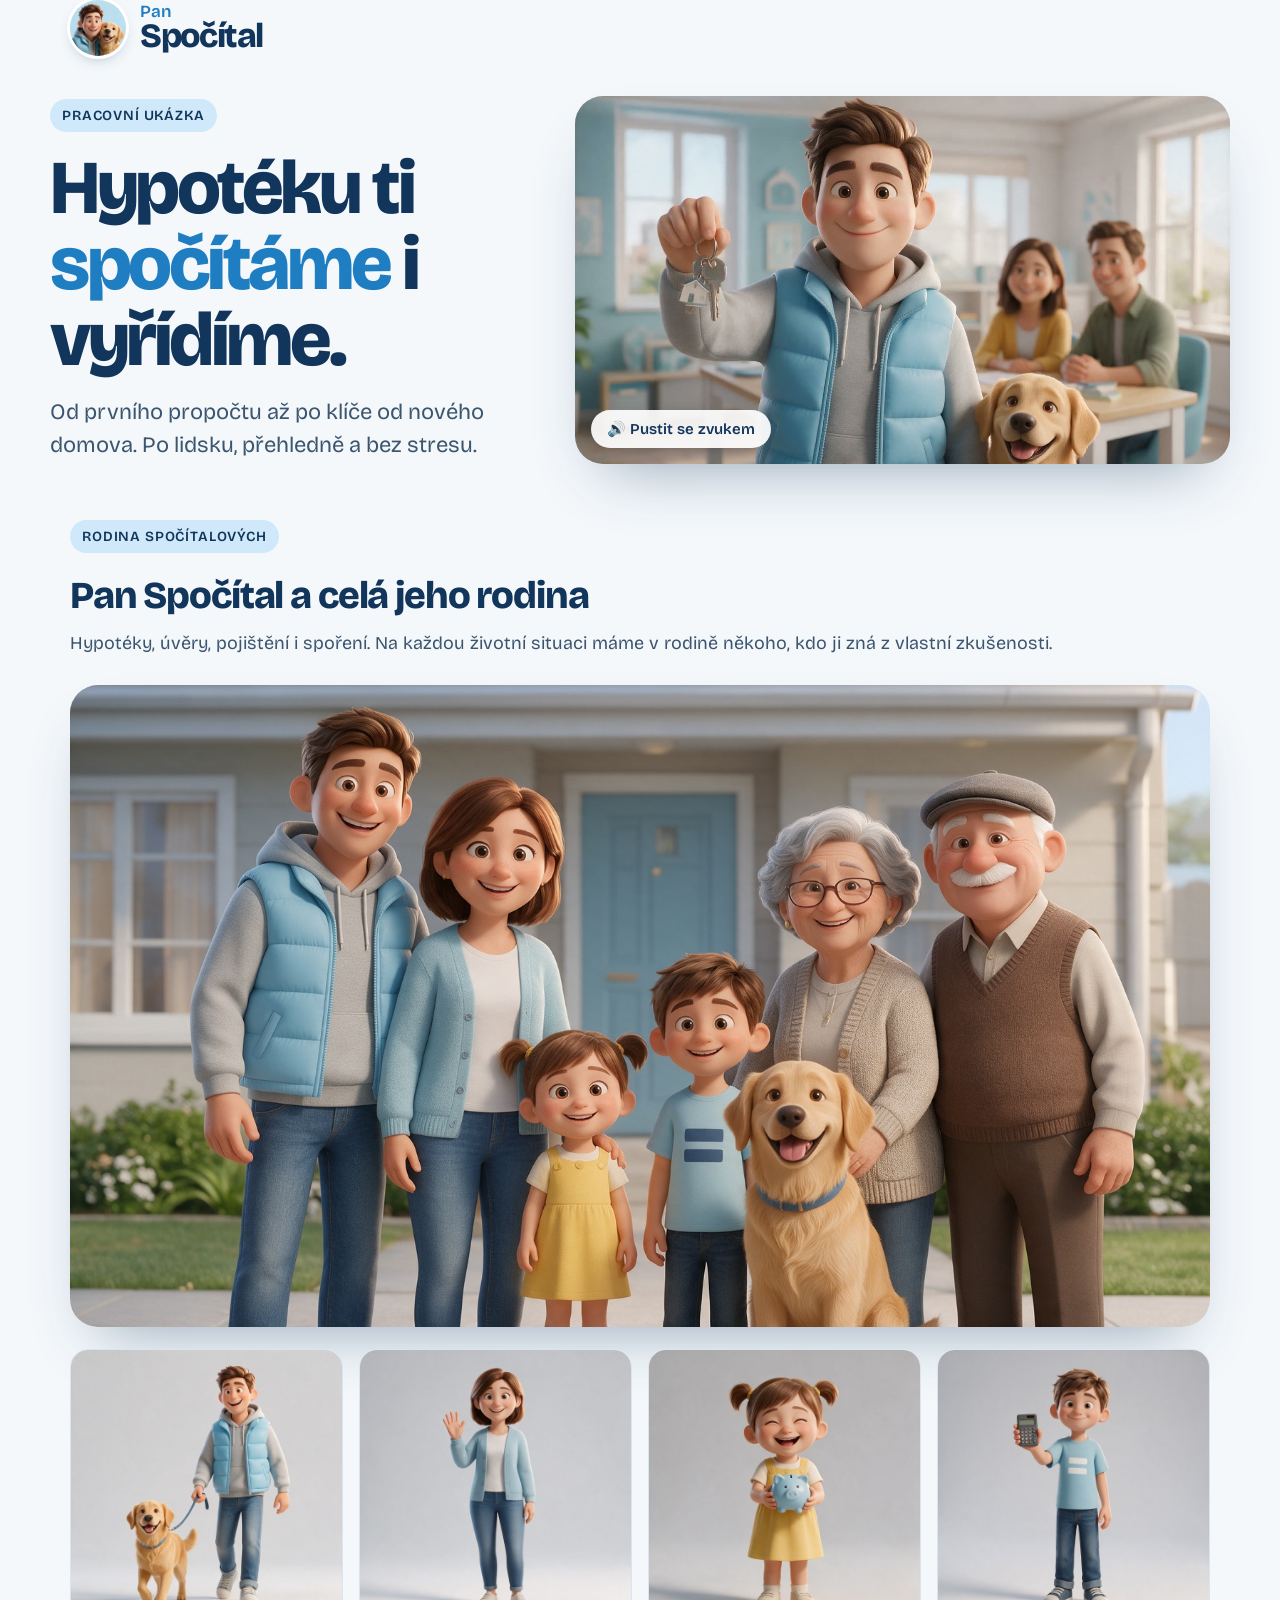
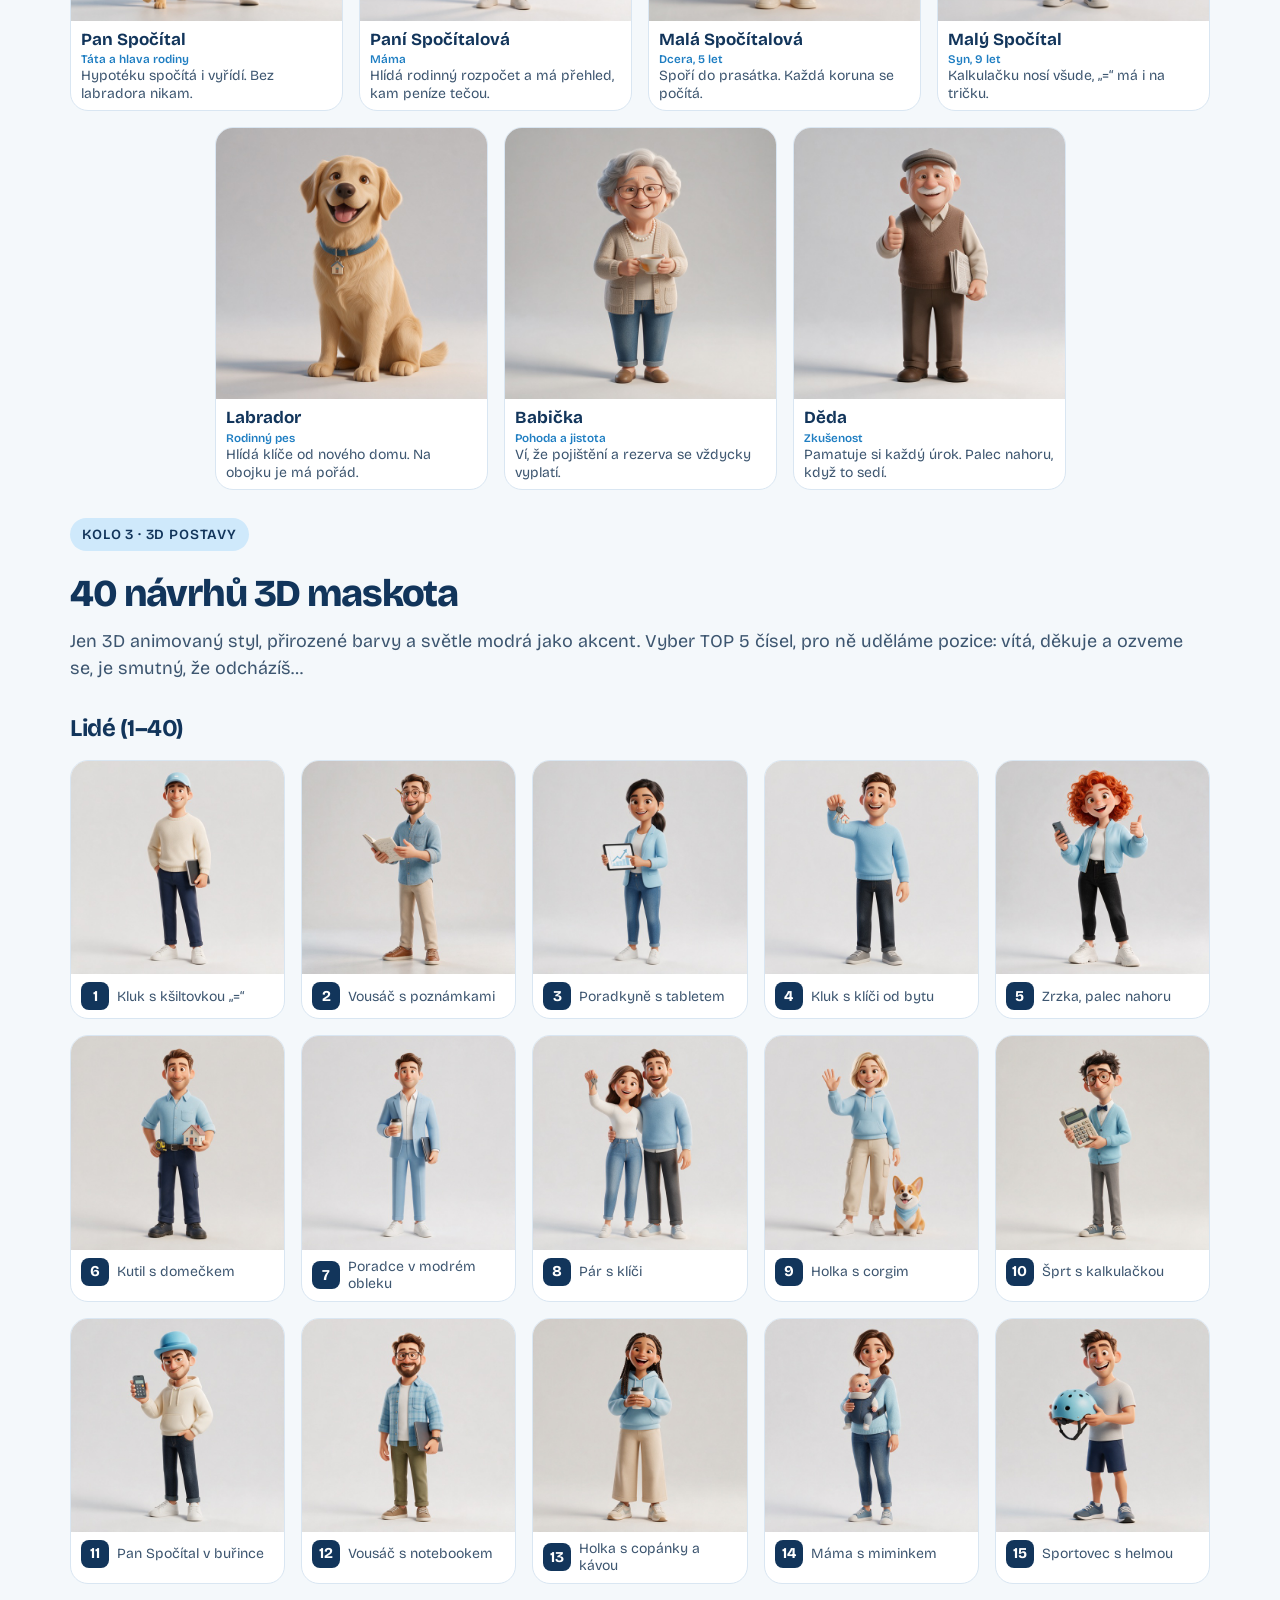
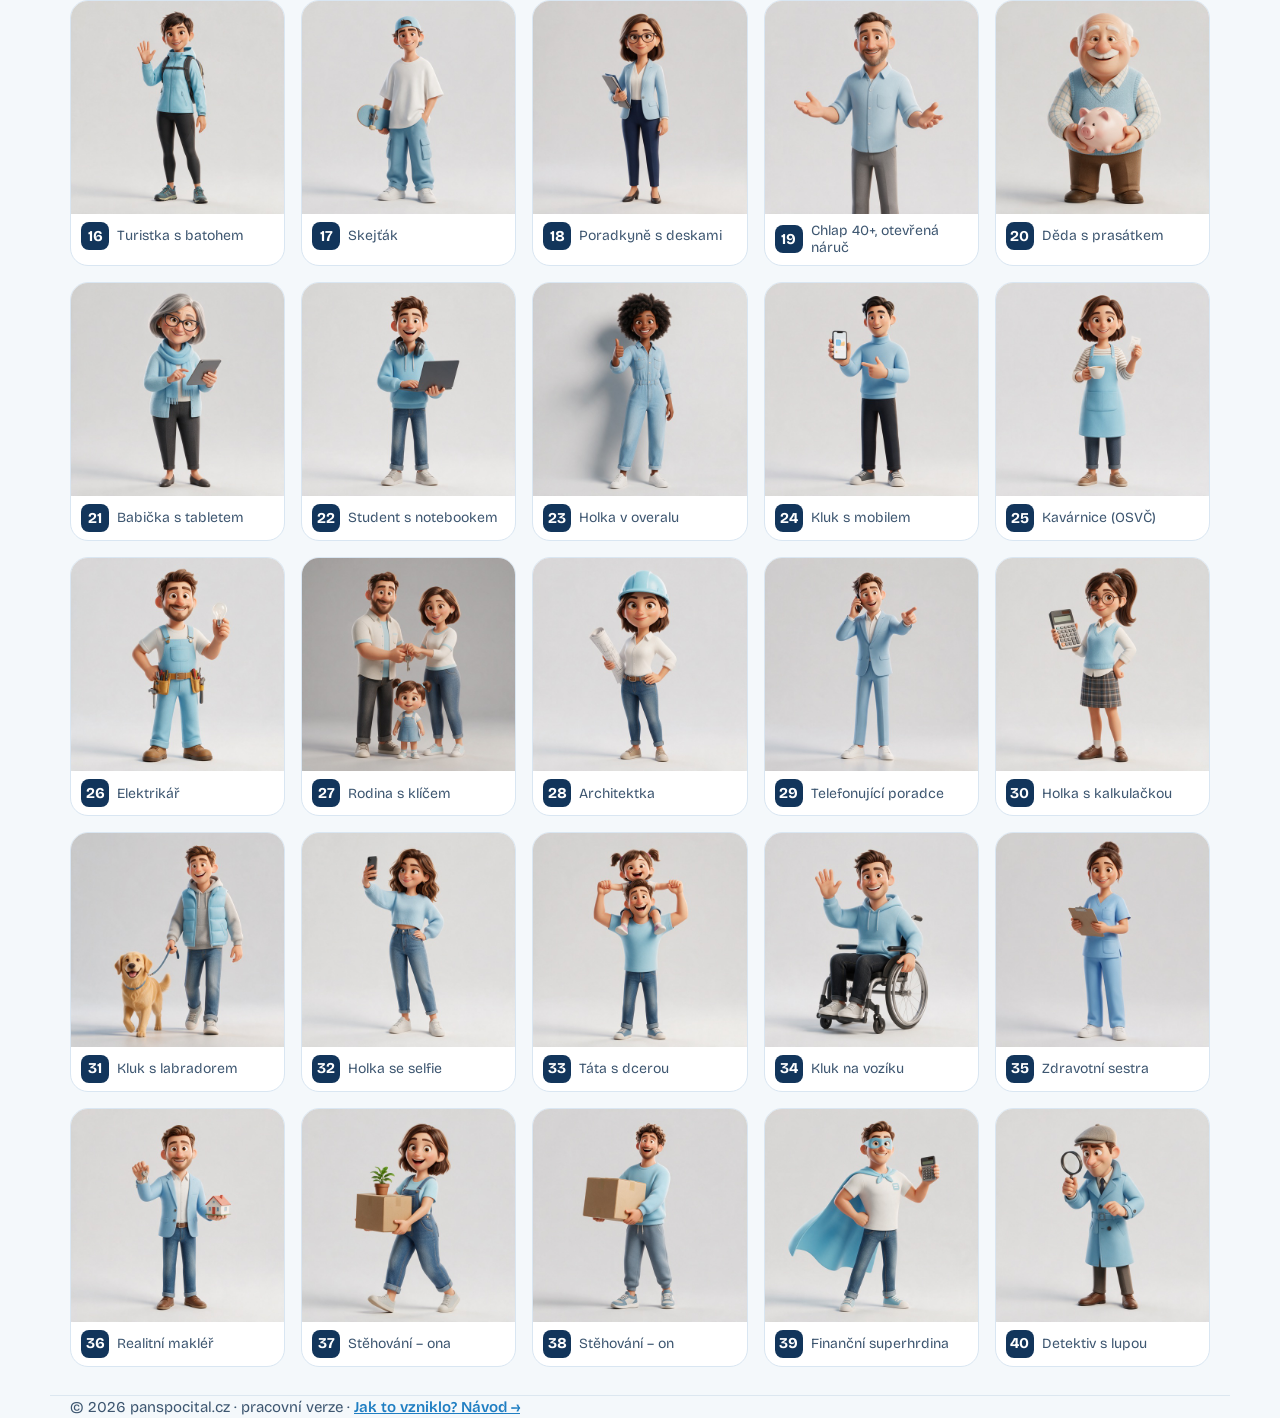
==== commit 1e641857: "Rodina nad návrhy maskotů Co-Authored-By: Claude Opus 5.5 <noreply@anthropic.com>" ====
--- a/index.html
+++ b/index.html
@@ -118,6 +118,14 @@
     </div>
   </div>
 
+  <section class="wrap" id="rodina">
+    <span class="tag">Rodina Spočítalových</span>
+    <h2 style="margin-top:14px">Pan Spočítal a celá jeho rodina</h2>
+    <p class="sub">Hypotéky, úvěry, pojištění i spoření. Na každou životní situaci máme v rodině někoho, kdo ji zná z vlastní zkušenosti.</p>
+    <img class="rodina-foto" src="img/rodina/rodina.jpg" alt="Rodina Spočítalových před domem: Pan Spočítal, jeho žena, dcera, syn, labrador, babička a děda" width="1600" height="900" loading="lazy">
+    <div class="g3d rodina"><figure class="m"><img src="img/rodina/pan.jpg" alt="Pan Spočítal" width="640" height="640" loading="lazy"><figcaption><span><strong>Pan Spočítal</strong><br><small>Táta a hlava rodiny</small><br>Hypotéku spočítá i vyřídí. Bez labradora nikam.</span></figcaption></figure><figure class="m"><img src="img/rodina/manzelka.jpg" alt="Paní Spočítalová" width="640" height="640" loading="lazy"><figcaption><span><strong>Paní Spočítalová</strong><br><small>Máma</small><br>Hlídá rodinný rozpočet a má přehled, kam peníze tečou.</span></figcaption></figure><figure class="m"><img src="img/rodina/holcicka.jpg" alt="Malá Spočítalová" width="640" height="640" loading="lazy"><figcaption><span><strong>Malá Spočítalová</strong><br><small>Dcera, 5 let</small><br>Spoří do prasátka. Každá koruna se počítá.</span></figcaption></figure><figure class="m"><img src="img/rodina/kluk.jpg" alt="Malý Spočítal" width="640" height="640" loading="lazy"><figcaption><span><strong>Malý Spočítal</strong><br><small>Syn, 9 let</small><br>Kalkulačku nosí všude, „=“ má i na tričku.</span></figcaption></figure><figure class="m"><img src="img/rodina/pes.jpg" alt="Labrador" width="640" height="640" loading="lazy"><figcaption><span><strong>Labrador</strong><br><small>Rodinný pes</small><br>Hlídá klíče od nového domu. Na obojku je má pořád.</span></figcaption></figure><figure class="m"><img src="img/rodina/babicka.jpg" alt="Babička" width="640" height="640" loading="lazy"><figcaption><span><strong>Babička</strong><br><small>Pohoda a jistota</small><br>Ví, že pojištění a rezerva se vždycky vyplatí.</span></figcaption></figure><figure class="m"><img src="img/rodina/deda.jpg" alt="Děda" width="640" height="640" loading="lazy"><figcaption><span><strong>Děda</strong><br><small>Zkušenost</small><br>Pamatuje si každý úrok. Palec nahoru, když to sedí.</span></figcaption></figure></div>
+  </section>
+
   <section class="wrap" id="maskoti-3d">
     <span class="tag tag-blue">Kolo 3 · 3D postavy</span>
     <h2 style="margin-top:14px">40 návrhů 3D maskota</h2>
@@ -126,13 +134,6 @@
     <div class="g3d"><figure class="m"><img src="img/3d/01.jpg" alt="Kluk s kšiltovkou „=“" width="560" height="560" loading="lazy"><figcaption><b>1</b><span>Kluk s kšiltovkou „=“</span></figcaption></figure><figure class="m"><img src="img/3d/02.jpg" alt="Vousáč s poznámkami" width="560" height="560" loading="lazy"><figcaption><b>2</b><span>Vousáč s poznámkami</span></figcaption></figure><figure class="m"><img src="img/3d/03.jpg" alt="Poradkyně s tabletem" width="560" height="560" loading="lazy"><figcaption><b>3</b><span>Poradkyně s tabletem</span></figcaption></figure><figure class="m"><img src="img/3d/04.jpg" alt="Kluk s klíči od bytu" width="560" height="560" loading="lazy"><figcaption><b>4</b><span>Kluk s klíči od bytu</span></figcaption></figure><figure class="m"><img src="img/3d/05.jpg" alt="Zrzka, palec nahoru" width="560" height="560" loading="lazy"><figcaption><b>5</b><span>Zrzka, palec nahoru</span></figcaption></figure><figure class="m"><img src="img/3d/06.jpg" alt="Kutil s domečkem" width="560" height="560" loading="lazy"><figcaption><b>6</b><span>Kutil s domečkem</span></figcaption></figure><figure class="m"><img src="img/3d/07.jpg" alt="Poradce v modrém obleku" width="560" height="560" loading="lazy"><figcaption><b>7</b><span>Poradce v modrém obleku</span></figcaption></figure><figure class="m"><img src="img/3d/08.jpg" alt="Pár s klíči" width="560" height="560" loading="lazy"><figcaption><b>8</b><span>Pár s klíči</span></figcaption></figure><figure class="m"><img src="img/3d/09.jpg" alt="Holka s corgim" width="560" height="560" loading="lazy"><figcaption><b>9</b><span>Holka s corgim</span></figcaption></figure><figure class="m"><img src="img/3d/10.jpg" alt="Šprt s kalkulačkou" width="560" height="560" loading="lazy"><figcaption><b>10</b><span>Šprt s kalkulačkou</span></figcaption></figure><figure class="m"><img src="img/3d/11.jpg" alt="Pan Spočítal v buřince" width="560" height="560" loading="lazy"><figcaption><b>11</b><span>Pan Spočítal v buřince</span></figcaption></figure><figure class="m"><img src="img/3d/12.jpg" alt="Vousáč s notebookem" width="560" height="560" loading="lazy"><figcaption><b>12</b><span>Vousáč s notebookem</span></figcaption></figure><figure class="m"><img src="img/3d/13.jpg" alt="Holka s copánky a kávou" width="560" height="560" loading="lazy"><figcaption><b>13</b><span>Holka s copánky a kávou</span></figcaption></figure><figure class="m"><img src="img/3d/14.jpg" alt="Máma s miminkem" width="560" height="560" loading="lazy"><figcaption><b>14</b><span>Máma s miminkem</span></figcaption></figure><figure class="m"><img src="img/3d/15.jpg" alt="Sportovec s helmou" width="560" height="560" loading="lazy"><figcaption><b>15</b><span>Sportovec s helmou</span></figcaption></figure><figure class="m"><img src="img/3d/16.jpg" alt="Turistka s batohem" width="560" height="560" loading="lazy"><figcaption><b>16</b><span>Turistka s batohem</span></figcaption></figure><figure class="m"><img src="img/3d/17.jpg" alt="Skejťák" width="560" height="560" loading="lazy"><figcaption><b>17</b><span>Skejťák</span></figcaption></figure><figure class="m"><img src="img/3d/18.jpg" alt="Poradkyně s deskami" width="560" height="560" loading="lazy"><figcaption><b>18</b><span>Poradkyně s deskami</span></figcaption></figure><figure class="m"><img src="img/3d/19.jpg" alt="Chlap 40+, otevřená náruč" width="560" height="560" loading="lazy"><figcaption><b>19</b><span>Chlap 40+, otevřená náruč</span></figcaption></figure><figure class="m"><img src="img/3d/20.jpg" alt="Děda s prasátkem" width="560" height="560" loading="lazy"><figcaption><b>20</b><span>Děda s prasátkem</span></figcaption></figure><figure class="m"><img src="img/3d/21.jpg" alt="Babička s tabletem" width="560" height="560" loading="lazy"><figcaption><b>21</b><span>Babička s tabletem</span></figcaption></figure><figure class="m"><img src="img/3d/22.jpg" alt="Student s notebookem" width="560" height="560" loading="lazy"><figcaption><b>22</b><span>Student s notebookem</span></figcaption></figure><figure class="m"><img src="img/3d/23.jpg" alt="Holka v overalu" width="560" height="560" loading="lazy"><figcaption><b>23</b><span>Holka v overalu</span></figcaption></figure><figure class="m"><img src="img/3d/24.jpg" alt="Kluk s mobilem" width="560" height="560" loading="lazy"><figcaption><b>24</b><span>Kluk s mobilem</span></figcaption></figure><figure class="m"><img src="img/3d/25.jpg" alt="Kavárnice (OSVČ)" width="560" height="560" loading="lazy"><figcaption><b>25</b><span>Kavárnice (OSVČ)</span></figcaption></figure><figure class="m"><img src="img/3d/26.jpg" alt="Elektrikář" width="560" height="560" loading="lazy"><figcaption><b>26</b><span>Elektrikář</span></figcaption></figure><figure class="m"><img src="img/3d/27.jpg" alt="Rodina s klíčem" width="560" height="560" loading="lazy"><figcaption><b>27</b><span>Rodina s klíčem</span></figcaption></figure><figure class="m"><img src="img/3d/28.jpg" alt="Architektka" width="560" height="560" loading="lazy"><figcaption><b>28</b><span>Architektka</span></figcaption></figure><figure class="m"><img src="img/3d/29.jpg" alt="Telefonující poradce" width="560" height="560" loading="lazy"><figcaption><b>29</b><span>Telefonující poradce</span></figcaption></figure><figure class="m"><img src="img/3d/30.jpg" alt="Holka s kalkulačkou" width="560" height="560" loading="lazy"><figcaption><b>30</b><span>Holka s kalkulačkou</span></figcaption></figure><figure class="m"><img src="img/3d/31.jpg" alt="Kluk s labradorem" width="560" height="560" loading="lazy"><figcaption><b>31</b><span>Kluk s labradorem</span></figcaption></figure><figure class="m"><img src="img/3d/32.jpg" alt="Holka se selfie" width="560" height="560" loading="lazy"><figcaption><b>32</b><span>Holka se selfie</span></figcaption></figure><figure class="m"><img src="img/3d/33.jpg" alt="Táta s dcerou" width="560" height="560" loading="lazy"><figcaption><b>33</b><span>Táta s dcerou</span></figcaption></figure><figure class="m"><img src="img/3d/34.jpg" alt="Kluk na vozíku" width="560" height="560" loading="lazy"><figcaption><b>34</b><span>Kluk na vozíku</span></figcaption></figure><figure class="m"><img src="img/3d/35.jpg" alt="Zdravotní sestra" width="560" height="560" loading="lazy"><figcaption><b>35</b><span>Zdravotní sestra</span></figcaption></figure><figure class="m"><img src="img/3d/36.jpg" alt="Realitní makléř" width="560" height="560" loading="lazy"><figcaption><b>36</b><span>Realitní makléř</span></figcaption></figure><figure class="m"><img src="img/3d/37.jpg" alt="Stěhování – ona" width="560" height="560" loading="lazy"><figcaption><b>37</b><span>Stěhování – ona</span></figcaption></figure><figure class="m"><img src="img/3d/38.jpg" alt="Stěhování – on" width="560" height="560" loading="lazy"><figcaption><b>38</b><span>Stěhování – on</span></figcaption></figure><figure class="m"><img src="img/3d/39.jpg" alt="Finanční superhrdina" width="560" height="560" loading="lazy"><figcaption><b>39</b><span>Finanční superhrdina</span></figcaption></figure><figure class="m"><img src="img/3d/40.jpg" alt="Detektiv s lupou" width="560" height="560" loading="lazy"><figcaption><b>40</b><span>Detektiv s lupou</span></figcaption></figure></div>
   </section>
 
-  <section class="wrap" id="rodina">
-    <span class="tag">Rodina Spočítalových</span>
-    <h2 style="margin-top:14px">Pan Spočítal a celá jeho rodina</h2>
-    <p class="sub">Hypotéky, úvěry, pojištění i spoření. Na každou životní situaci máme v rodině někoho, kdo ji zná z vlastní zkušenosti.</p>
-    <img class="rodina-foto" src="img/rodina/rodina.jpg" alt="Rodina Spočítalových před domem: Pan Spočítal, jeho žena, dcera, syn, labrador, babička a děda" width="1600" height="900" loading="lazy">
-    <div class="g3d rodina"><figure class="m"><img src="img/rodina/pan.jpg" alt="Pan Spočítal" width="640" height="640" loading="lazy"><figcaption><span><strong>Pan Spočítal</strong><br><small>Táta a hlava rodiny</small><br>Hypotéku spočítá i vyřídí. Bez labradora nikam.</span></figcaption></figure><figure class="m"><img src="img/rodina/manzelka.jpg" alt="Paní Spočítalová" width="640" height="640" loading="lazy"><figcaption><span><strong>Paní Spočítalová</strong><br><small>Máma</small><br>Hlídá rodinný rozpočet a má přehled, kam peníze tečou.</span></figcaption></figure><figure class="m"><img src="img/rodina/holcicka.jpg" alt="Malá Spočítalová" width="640" height="640" loading="lazy"><figcaption><span><strong>Malá Spočítalová</strong><br><small>Dcera, 5 let</small><br>Spoří do prasátka. Každá koruna se počítá.</span></figcaption></figure><figure class="m"><img src="img/rodina/kluk.jpg" alt="Malý Spočítal" width="640" height="640" loading="lazy"><figcaption><span><strong>Malý Spočítal</strong><br><small>Syn, 9 let</small><br>Kalkulačku nosí všude, „=“ má i na tričku.</span></figcaption></figure><figure class="m"><img src="img/rodina/pes.jpg" alt="Labrador" width="640" height="640" loading="lazy"><figcaption><span><strong>Labrador</strong><br><small>Rodinný pes</small><br>Hlídá klíče od nového domu. Na obojku je má pořád.</span></figcaption></figure><figure class="m"><img src="img/rodina/babicka.jpg" alt="Babička" width="640" height="640" loading="lazy"><figcaption><span><strong>Babička</strong><br><small>Pohoda a jistota</small><br>Ví, že pojištění a rezerva se vždycky vyplatí.</span></figcaption></figure><figure class="m"><img src="img/rodina/deda.jpg" alt="Děda" width="640" height="640" loading="lazy"><figcaption><span><strong>Děda</strong><br><small>Zkušenost</small><br>Pamatuje si každý úrok. Palec nahoru, když to sedí.</span></figcaption></figure></div>
-  </section>
 </main>
 
 <footer class="wrap">© 2026 panspocital.cz · pracovní verze · <a href="/navod/" style="color:var(--green);font-weight:600">Jak to vzniklo? Návod →</a></footer>
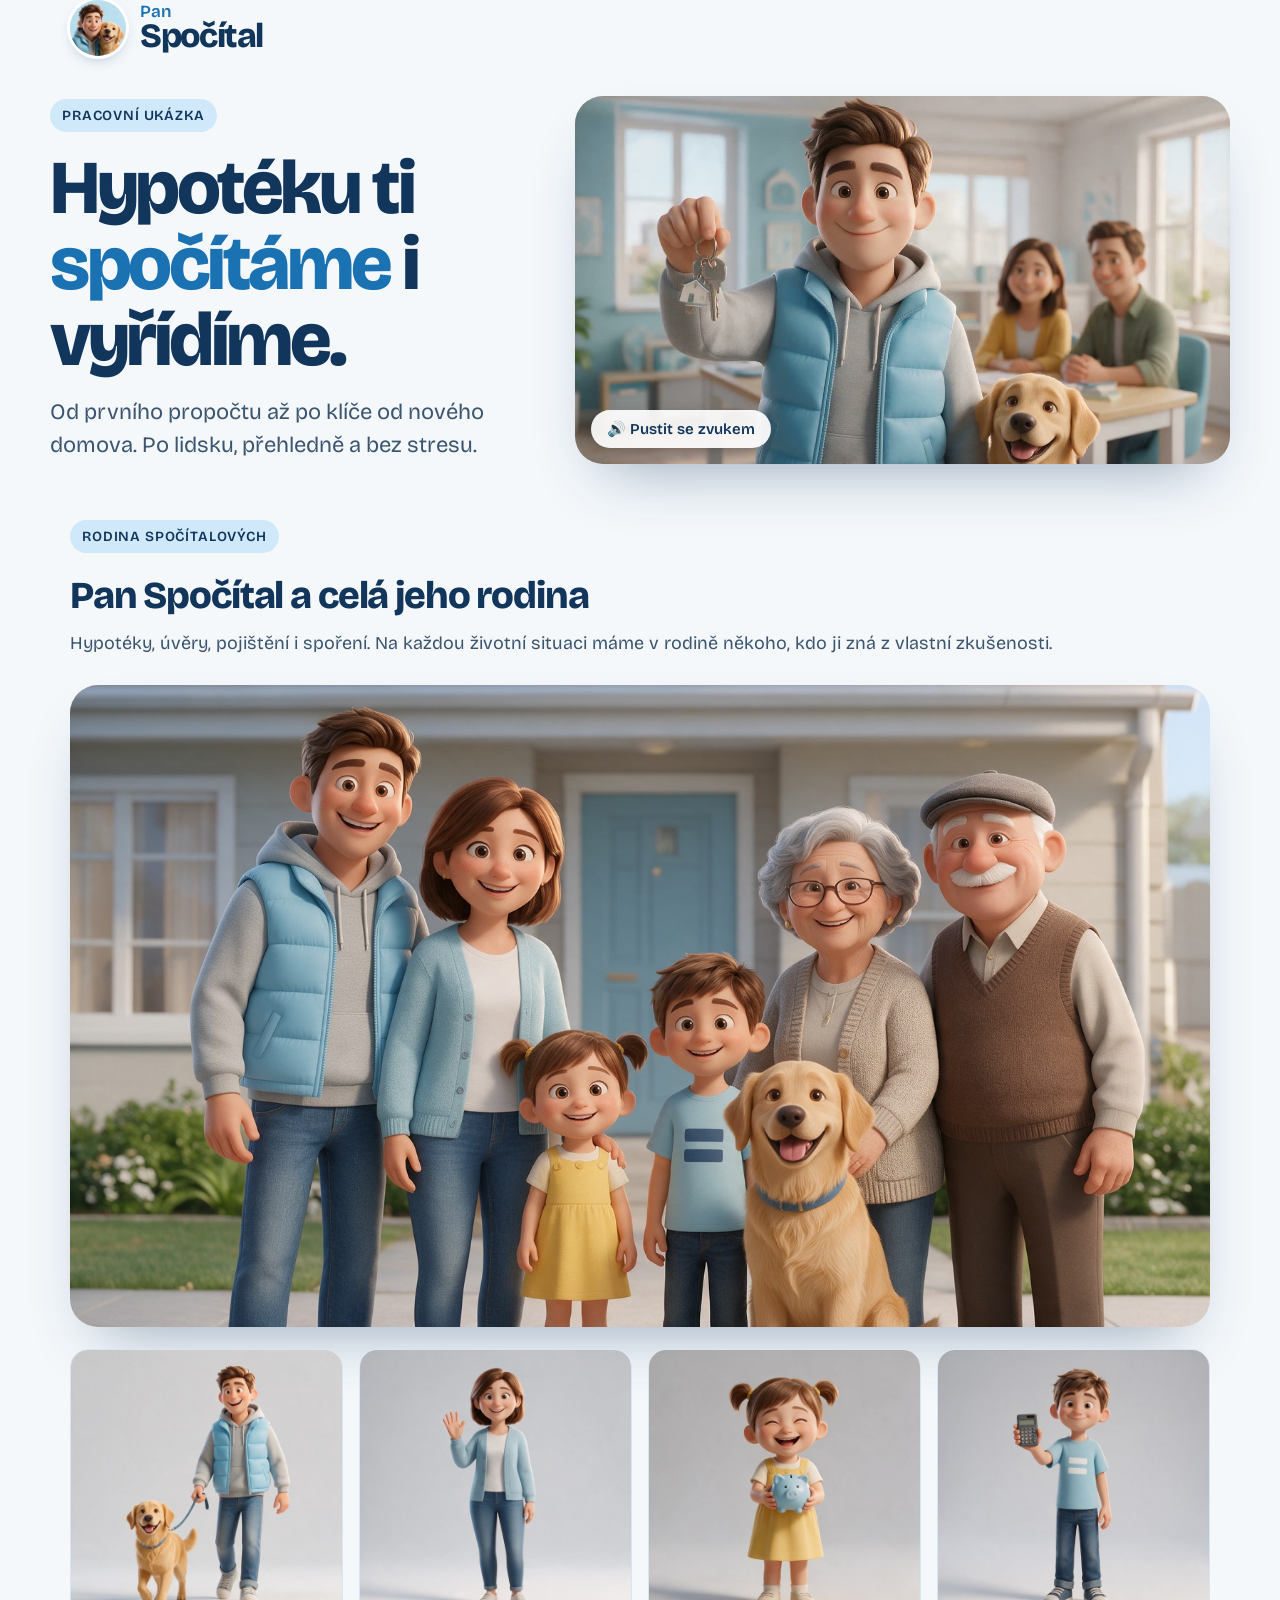
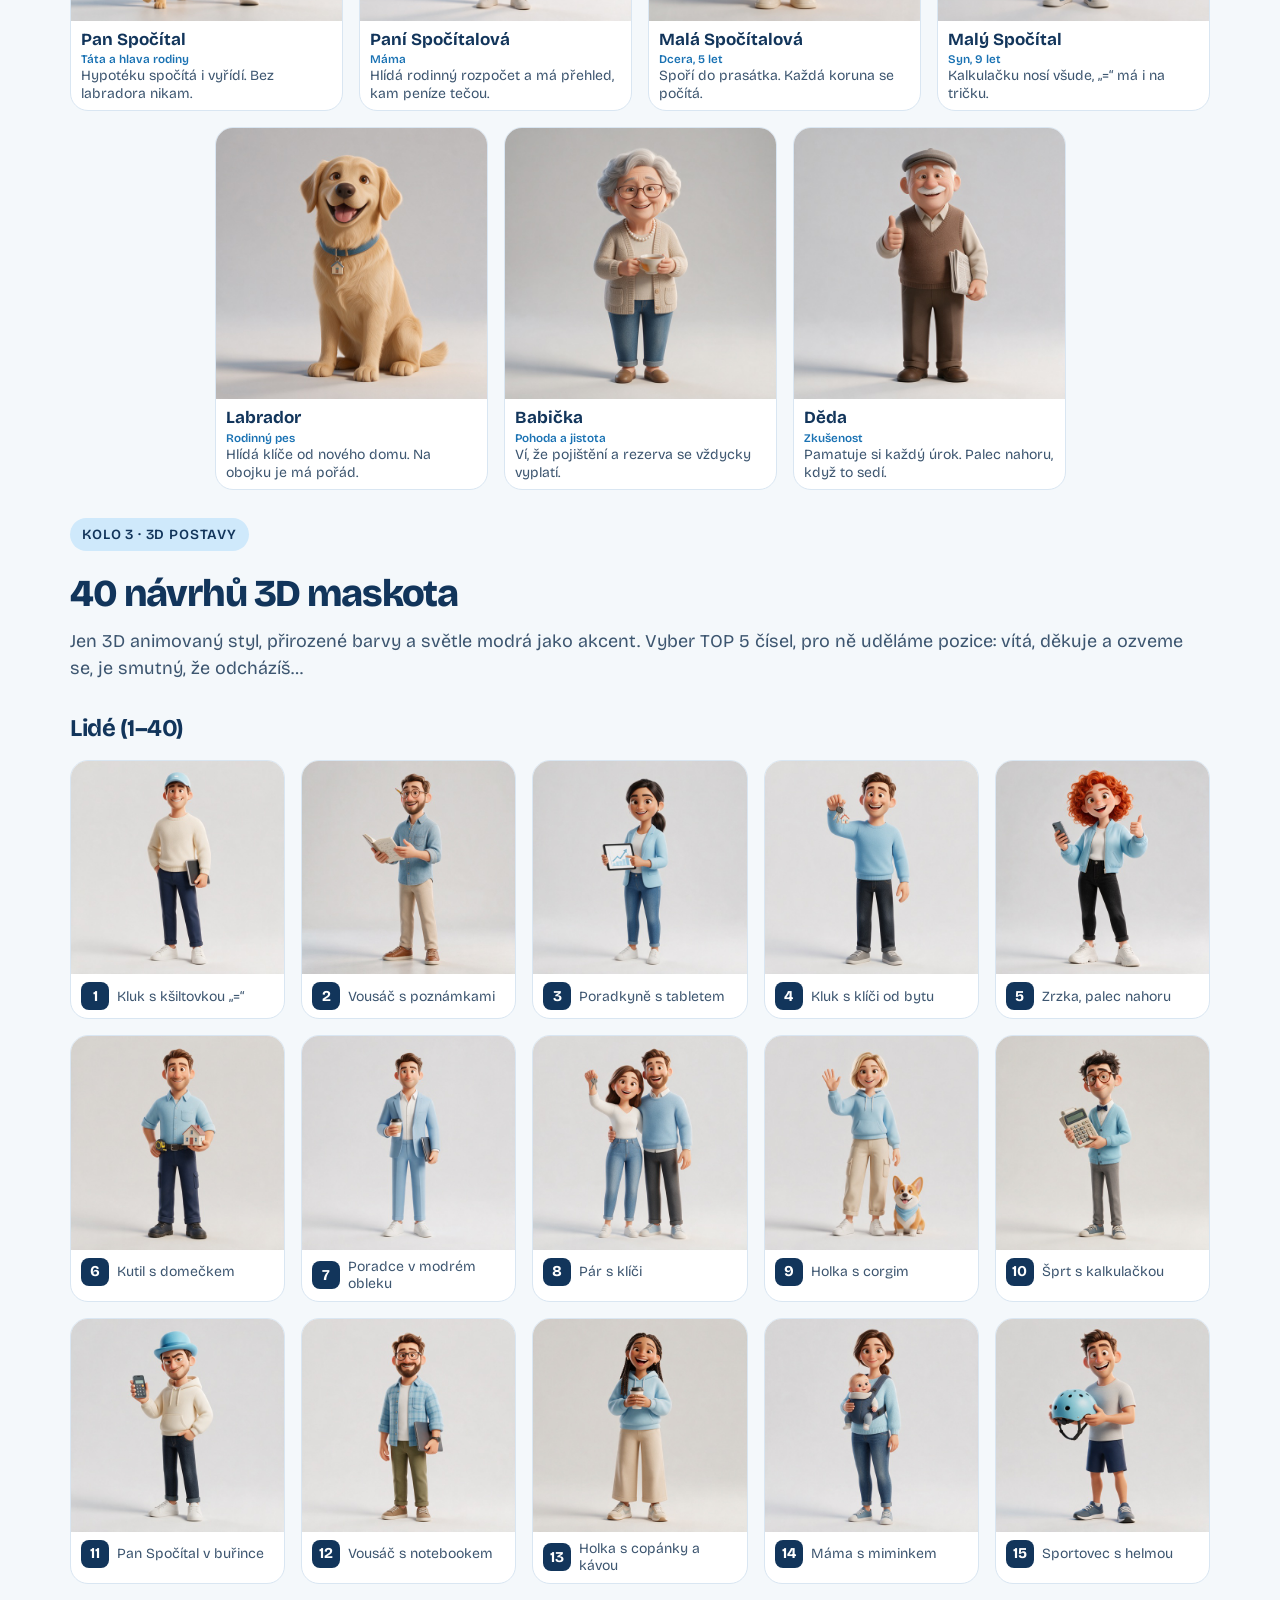
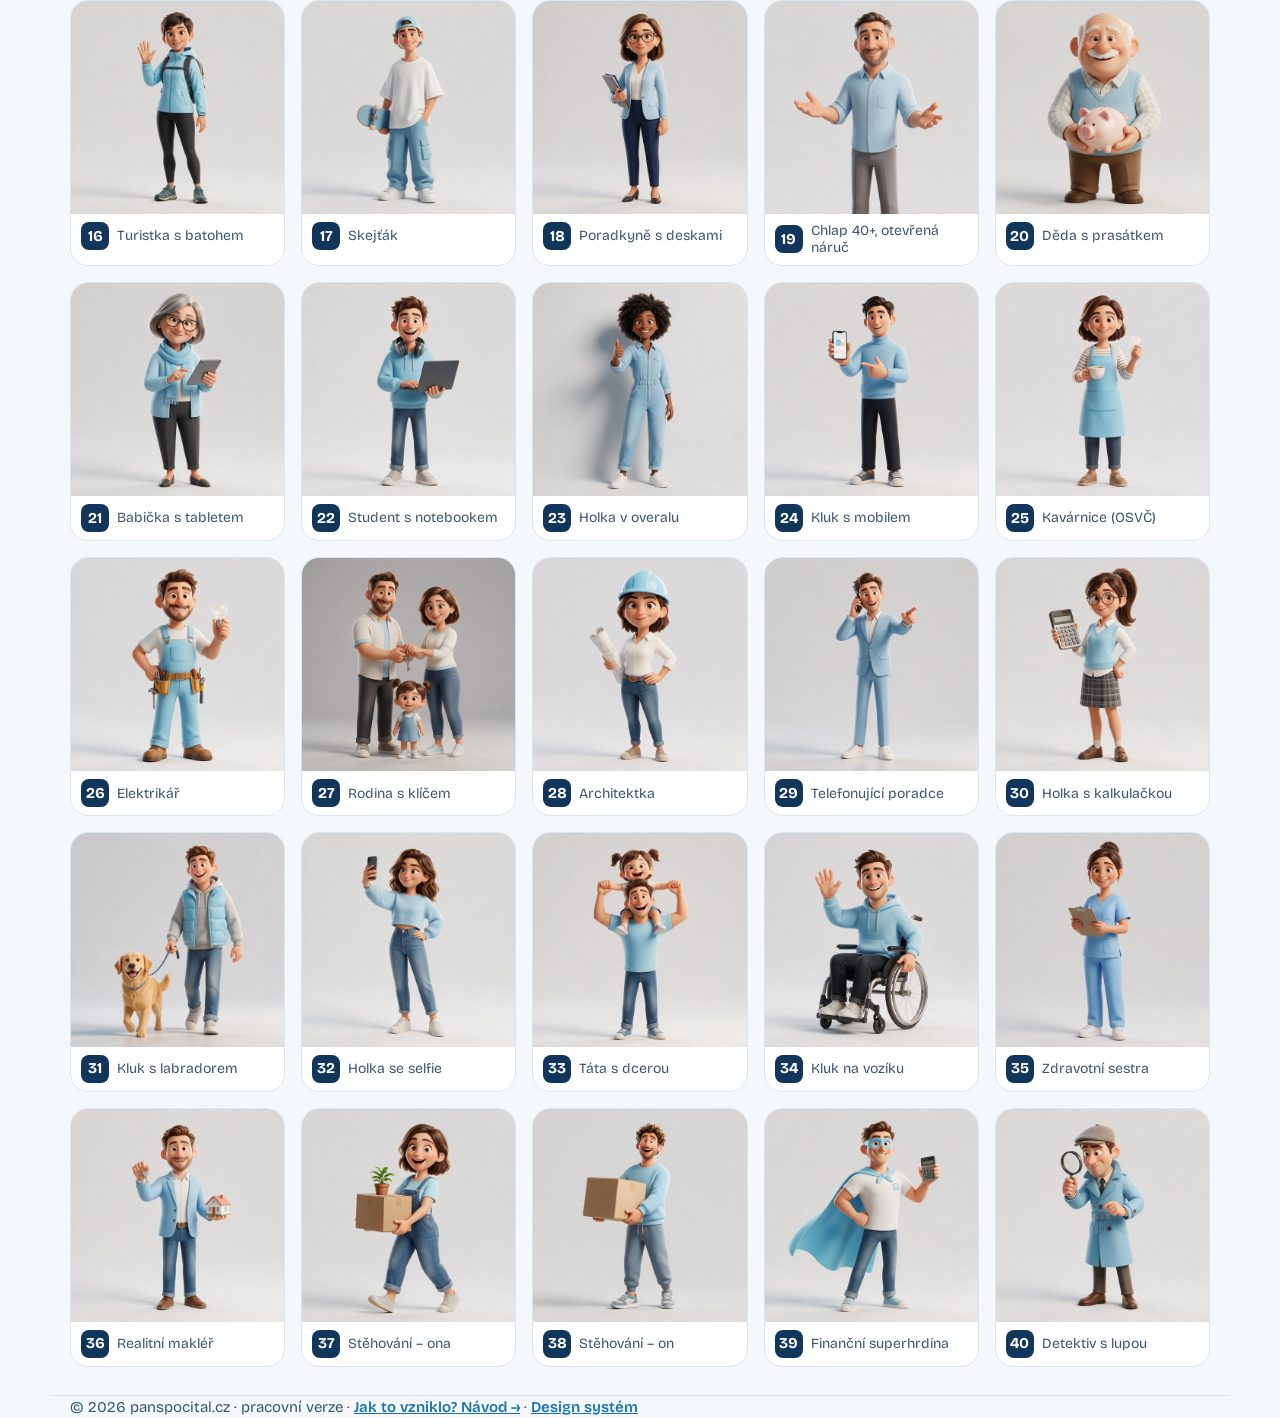
==== commit 421e0d2f: "Design systém: tokens.css, components.css, DESIGN.md, README a živá stránka /design-system/ Web i ná" ====
--- a/index.html
+++ b/index.html
@@ -28,8 +28,8 @@
 <link rel="preconnect" href="https://fonts.googleapis.com">
 <link rel="preconnect" href="https://fonts.gstatic.com" crossorigin>
 <link href="https://fonts.googleapis.com/css2?family=Bricolage+Grotesque:wght@400;600;800&display=swap" rel="stylesheet">
+<link rel="stylesheet" href="/css/tokens.css">
 <style>
-:root{--forest:#12355B;--green:#1F7EC2;--mid:#4FB3E8;--fresh:#8FD0F2;--lime:#CFE9FB;--bg:#F4F8FB;--card:#FFFFFF;--muted:#3D5670;--line:#DCE7F0}
 *{box-sizing:border-box}
 html{-webkit-text-size-adjust:100%}
 body{margin:0;background:var(--bg);color:var(--forest);font-family:'Bricolage Grotesque',system-ui,sans-serif;line-height:1.5}
@@ -136,7 +136,7 @@
 
 </main>
 
-<footer class="wrap">© 2026 panspocital.cz · pracovní verze · <a href="/navod/" style="color:var(--green);font-weight:600">Jak to vzniklo? Návod →</a></footer>
+<footer class="wrap">© 2026 panspocital.cz · pracovní verze · <a href="/navod/" style="color:var(--green);font-weight:600">Jak to vzniklo? Návod →</a> · <a href="/design-system/" style="color:var(--green);font-weight:600">Design systém</a></footer>
 <script>
 (function(){var v=document.getElementById('intro'),b=document.getElementById('zvuk');if(!v||!b)return;
 b.addEventListener('click',function(){v.muted=false;v.currentTime=0;var p=v.play();if(p&&p.catch)p.catch(function(){});b.hidden=true;});
--- a/css/tokens.css
+++ b/css/tokens.css
@@ -0,0 +1,109 @@
+/* ==========================================================
+   Pan Spočítal – design tokeny
+   Jediný zdroj pravdy pro barvy, písmo, mezery, tvary a pohyb.
+   Dokumentace: /DESIGN.md · živě: https://panspocital.cz/design-system/
+   ========================================================== */
+
+:root{
+  /* ---- Základní paleta (podle vesty maskota) ---- */
+  --ps-navy-900:#0B2440;
+  --ps-navy-800:#12355B;   /* hlavní text, tmavé plochy */
+  --ps-navy-600:#3D5670;   /* vedlejší text */
+  --ps-blue-700:#155E94;   /* hover akcentu */
+  --ps-blue-600:#1A72B3;   /* akcent: odkazy, zvýraznění v nadpisu, tlačítka */
+  --ps-blue-400:#4FB3E8;
+  --ps-blue-300:#8FD0F2;   /* barva vesty */
+  --ps-blue-100:#CFE9FB;   /* štítky, světlé plochy */
+  --ps-blue-50:#E3F1FB;    /* poznámky, pozadí boxů */
+  --ps-gray-50:#F4F8FB;    /* pozadí stránky */
+  --ps-gray-200:#DCE7F0;   /* linky, okraje */
+  --ps-white:#FFFFFF;
+  --ps-warm-100:#FFF4D6;   /* varování */
+  --ps-warm-800:#5B4300;
+  --ps-gold-400:#E9B949;   /* labrador – jen v ilustracích, ne v UI */
+
+  /* ---- Sémantické barvy (v komponentách používej jen tyhle) ---- */
+  --color-bg:var(--ps-gray-50);
+  --color-surface:var(--ps-white);
+  --color-text:var(--ps-navy-800);
+  --color-text-muted:var(--ps-navy-600);
+  --color-accent:var(--ps-blue-600);
+  --color-accent-hover:var(--ps-blue-700);
+  --color-accent-soft:var(--ps-blue-100);
+  --color-info-bg:var(--ps-blue-50);
+  --color-info-text:var(--ps-navy-800);
+  --color-warn-bg:var(--ps-warm-100);
+  --color-warn-text:var(--ps-warm-800);
+  --color-line:var(--ps-gray-200);
+  --color-inverse-bg:var(--ps-navy-800);
+  --color-inverse-text:#E3F1FB;
+
+  /* ---- Typografie ---- */
+  --font-sans:'Bricolage Grotesque',system-ui,-apple-system,'Segoe UI',sans-serif;
+  --font-mono:ui-monospace,SFMono-Regular,Menlo,monospace;
+  --weight-regular:400;
+  --weight-semibold:600;
+  --weight-black:800;
+  --text-xs:13px;
+  --text-sm:15px;
+  --text-md:18px;
+  --text-lg:clamp(18px,2.2vw,22px);
+  --text-h3:22px;
+  --text-h2:clamp(26px,3.6vw,38px);
+  --text-h1:clamp(38px,7vw,76px);
+  --tracking-display:-.045em;
+  --tracking-heading:-.03em;
+  --tracking-label:.06em;
+  --leading-tight:1;
+  --leading-body:1.6;
+
+  /* ---- Mezery (násobky 4 px) ---- */
+  --space-1:4px;
+  --space-2:8px;
+  --space-3:12px;
+  --space-4:16px;
+  --space-5:20px;
+  --space-6:24px;
+  --space-8:32px;
+  --space-10:40px;
+  --space-12:48px;
+  --space-16:64px;
+  --container:1180px;
+  --container-text:980px;
+  --gutter:20px;
+  --gutter-mobile:16px;
+
+  /* ---- Tvary ---- */
+  --radius-sm:8px;
+  --radius-md:18px;
+  --radius-lg:24px;
+  --radius-xl:28px;
+  --radius-pill:999px;
+
+  /* ---- Stíny (vždy do modra, nikdy šedé) ---- */
+  --shadow-sm:0 6px 16px -6px rgba(18,53,91,.35);
+  --shadow-md:0 18px 40px -20px rgba(18,53,91,.35);
+  --shadow-lg:0 30px 60px -30px rgba(18,53,91,.45);
+
+  /* ---- Pohyb ---- */
+  --ease:cubic-bezier(.2,.7,.2,1);
+  --dur-fast:.15s;
+  --dur:.2s;
+
+  /* ---- Zpětná kompatibilita (staré názvy z první verze webu) ---- */
+  --forest:var(--color-text);
+  --green:var(--color-accent);
+  --mid:var(--ps-blue-400);
+  --fresh:var(--ps-blue-300);
+  --lime:var(--color-accent-soft);
+  --bg:var(--color-bg);
+  --card:var(--color-surface);
+  --muted:var(--color-text-muted);
+  --line:var(--color-line);
+  --sky:var(--color-info-bg);
+  --navy:var(--ps-navy-800);
+}
+
+@media (prefers-reduced-motion:reduce){
+  :root{--dur-fast:0s;--dur:0s}
+}
